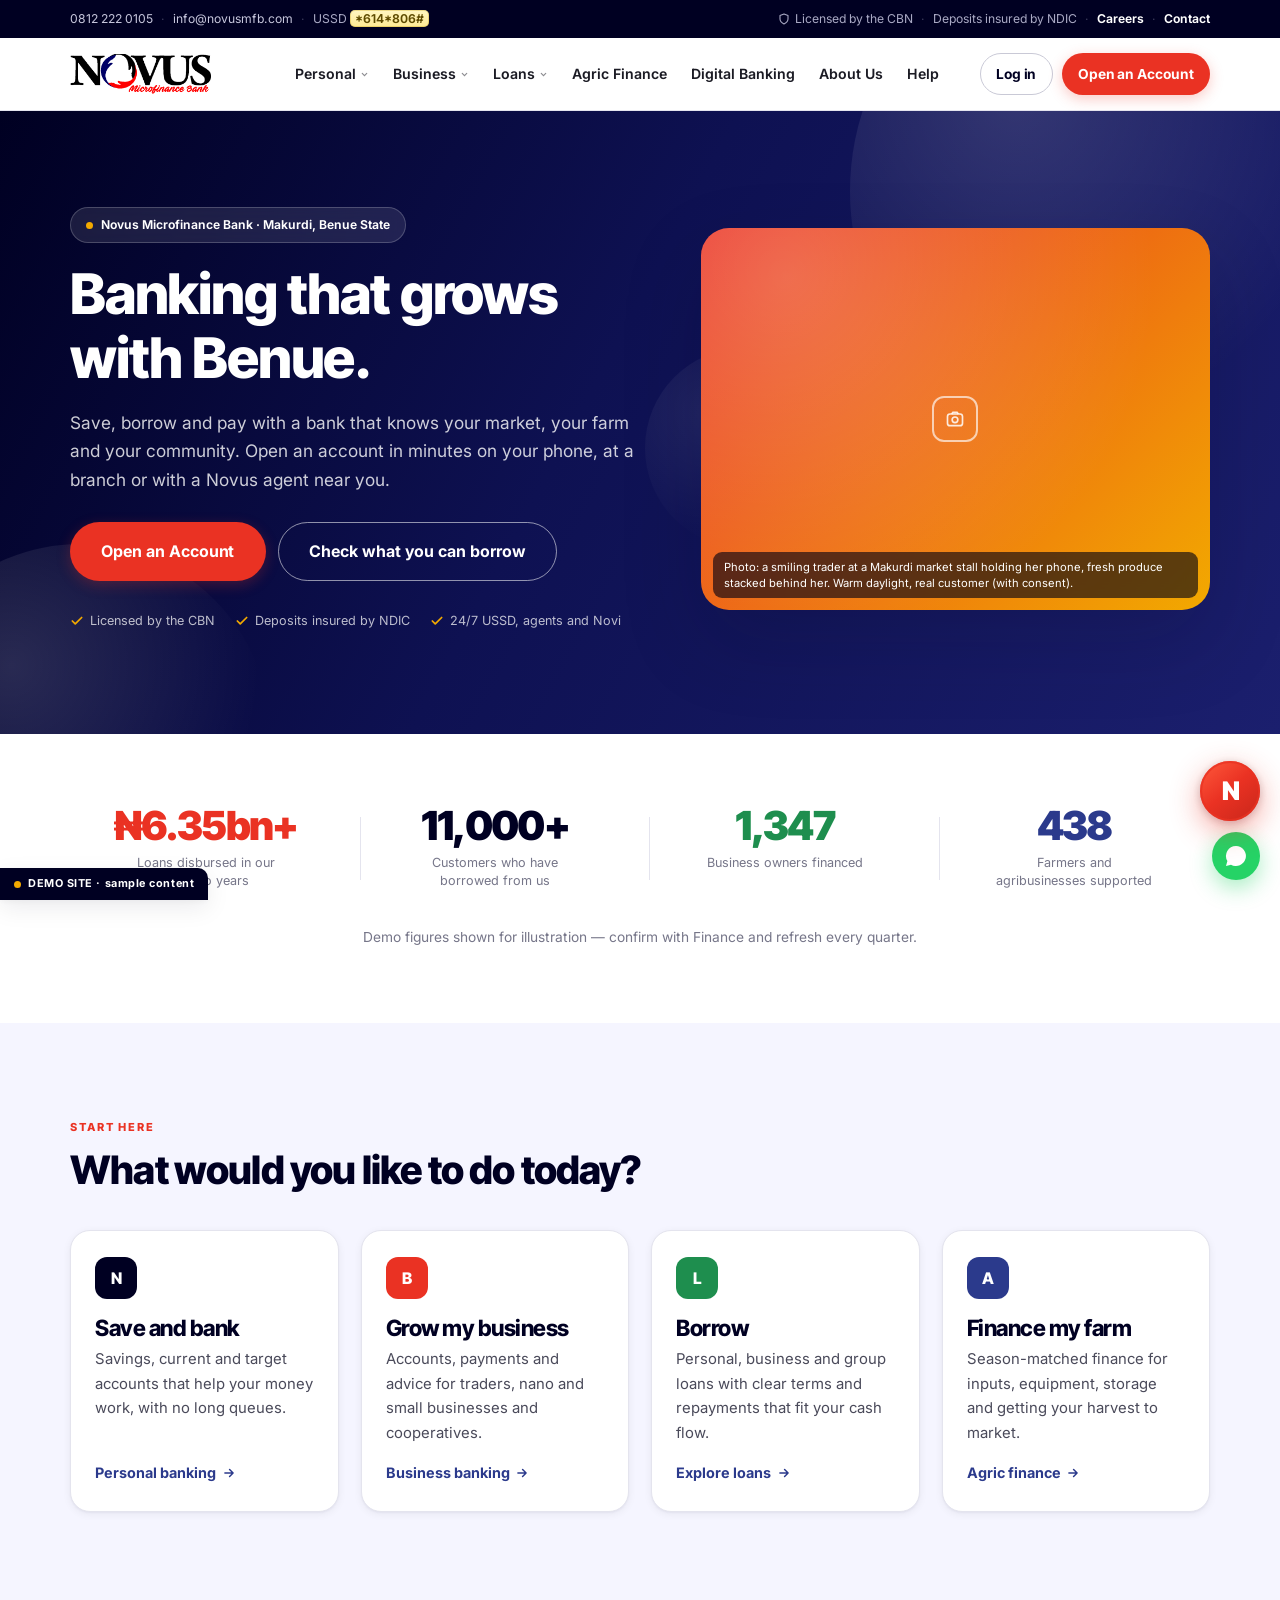
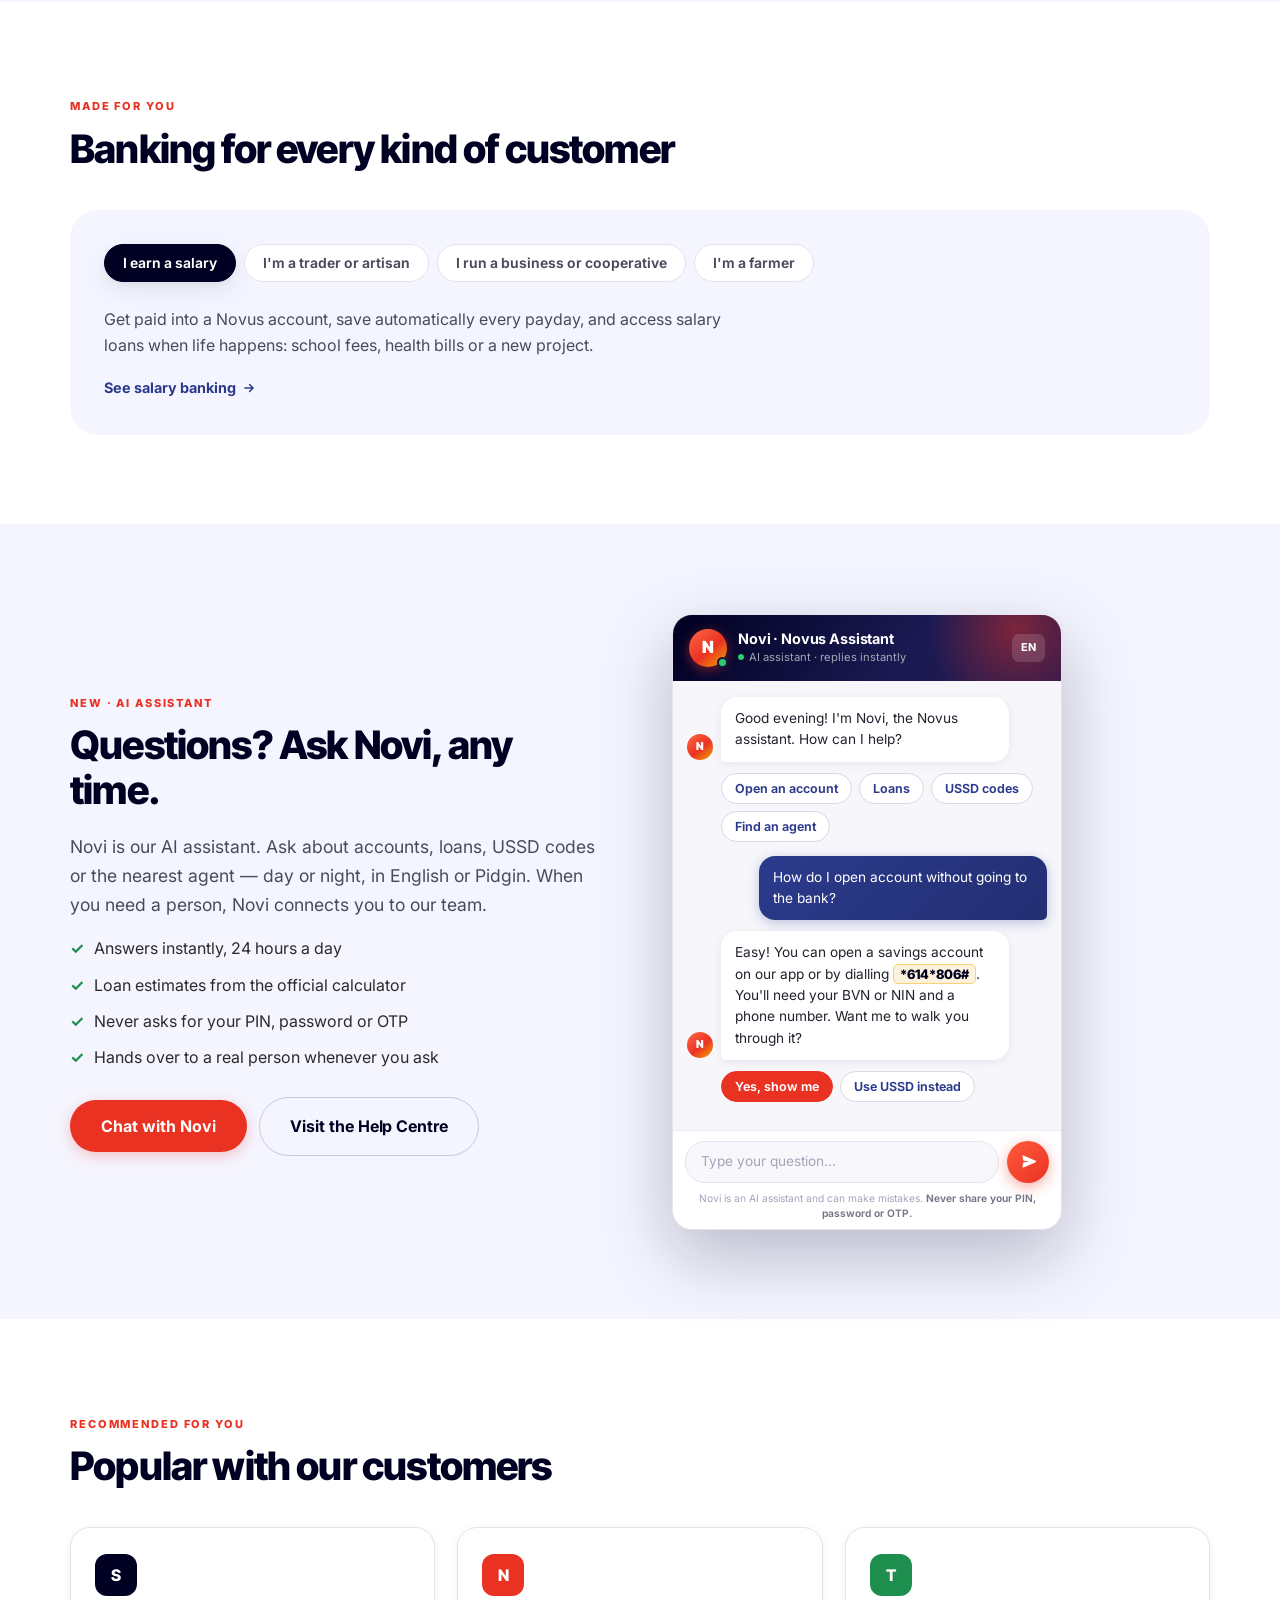
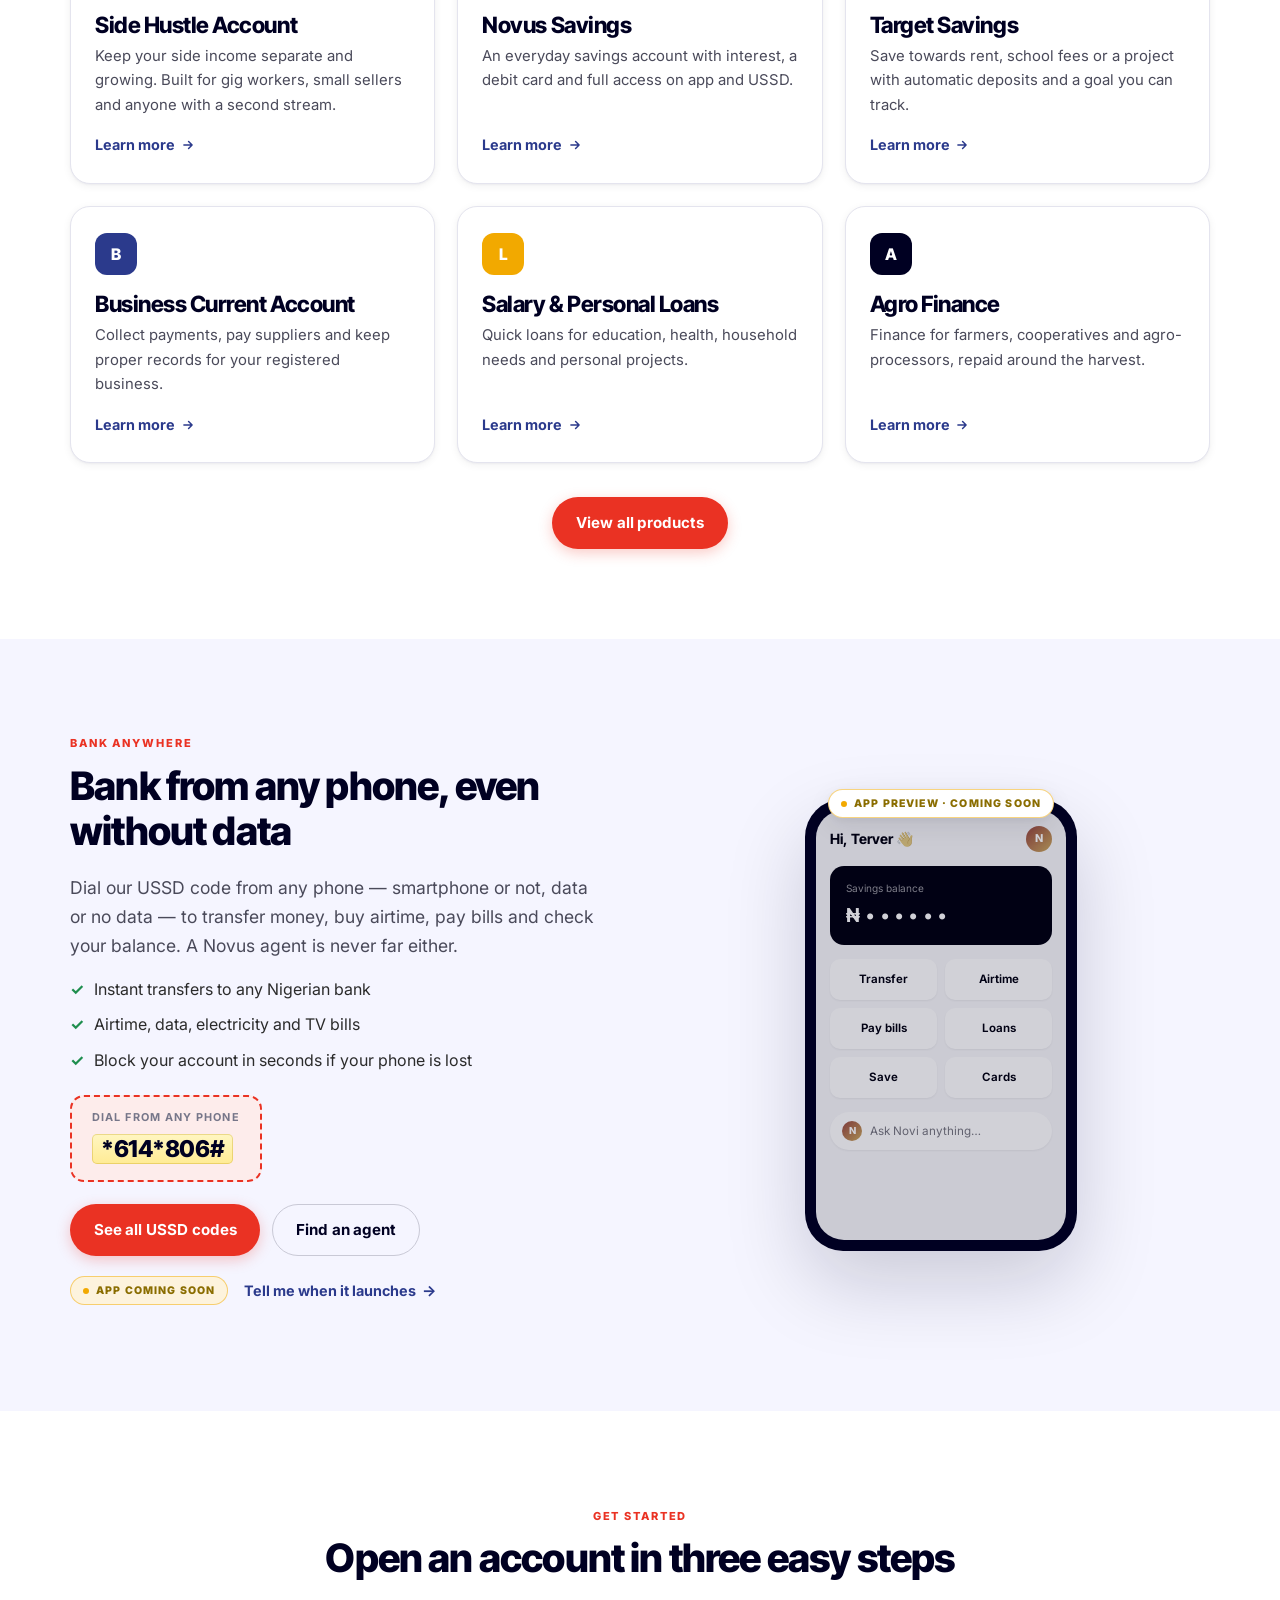
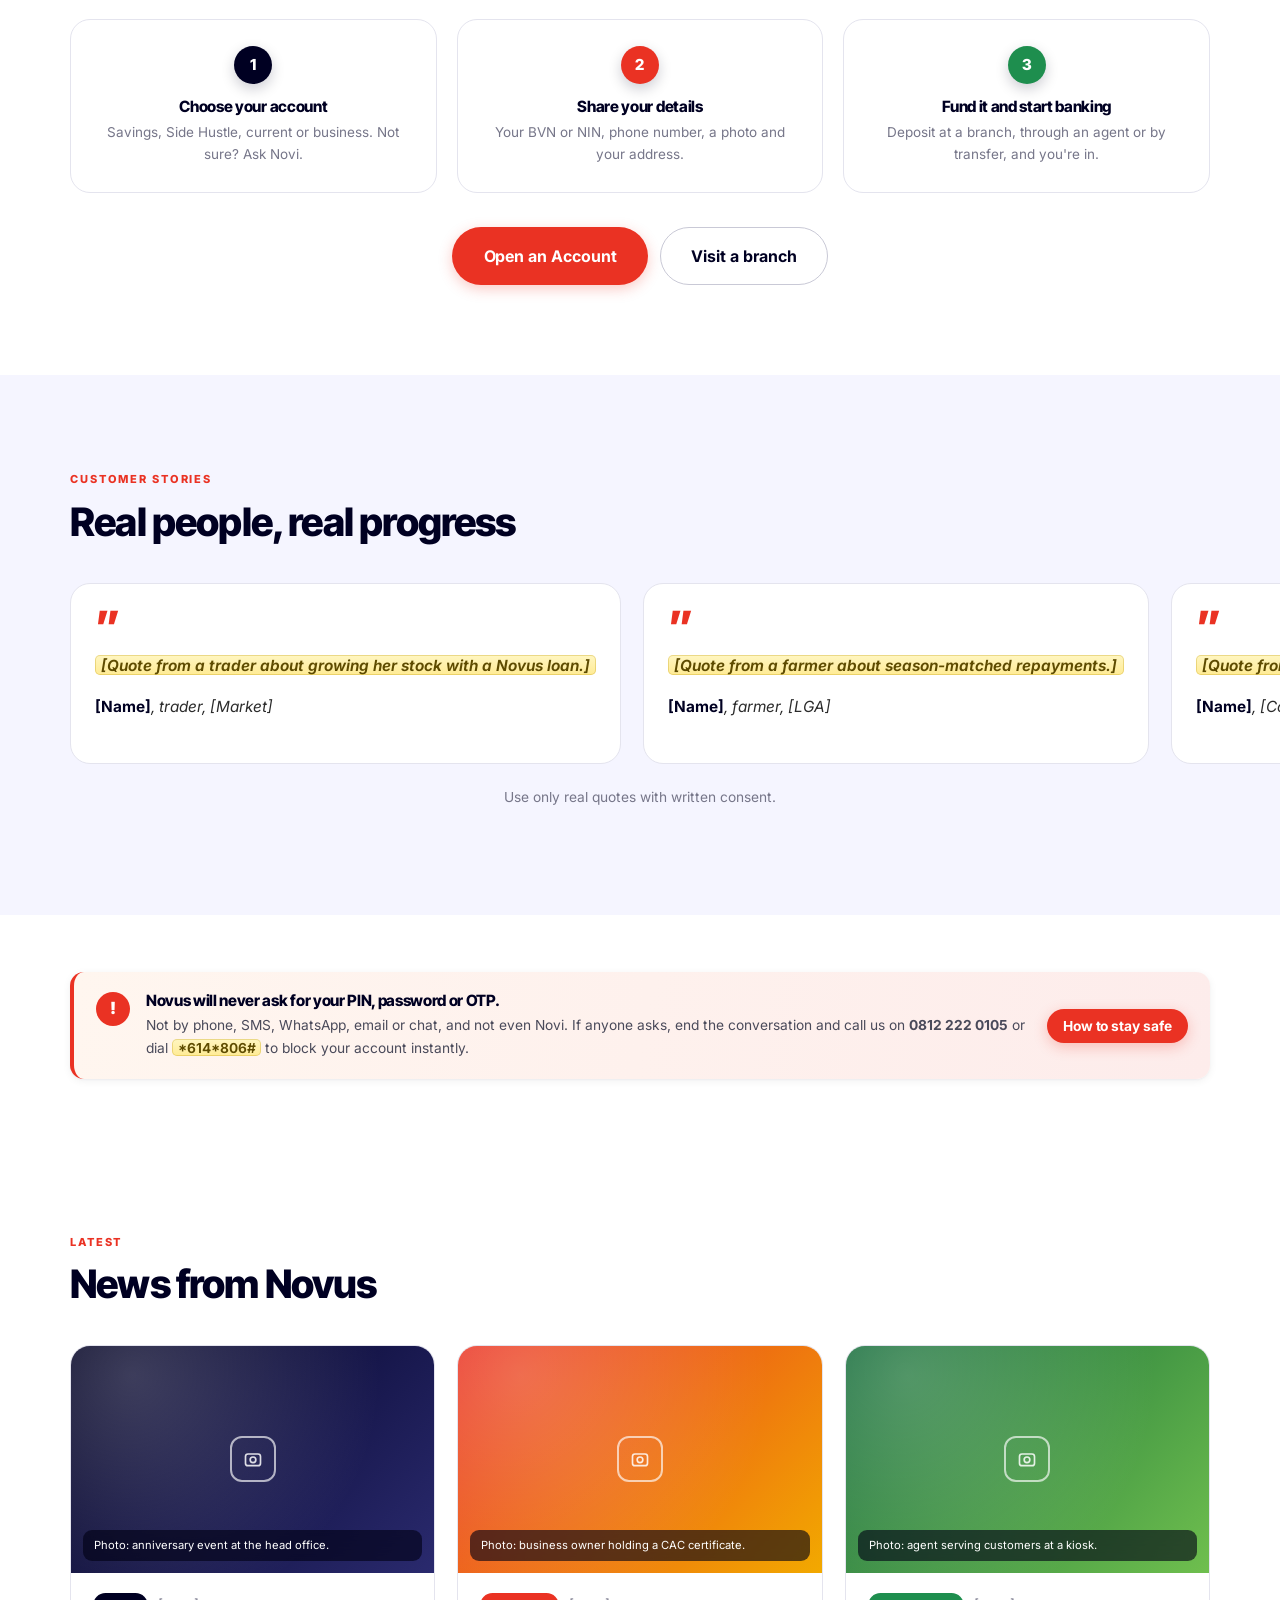
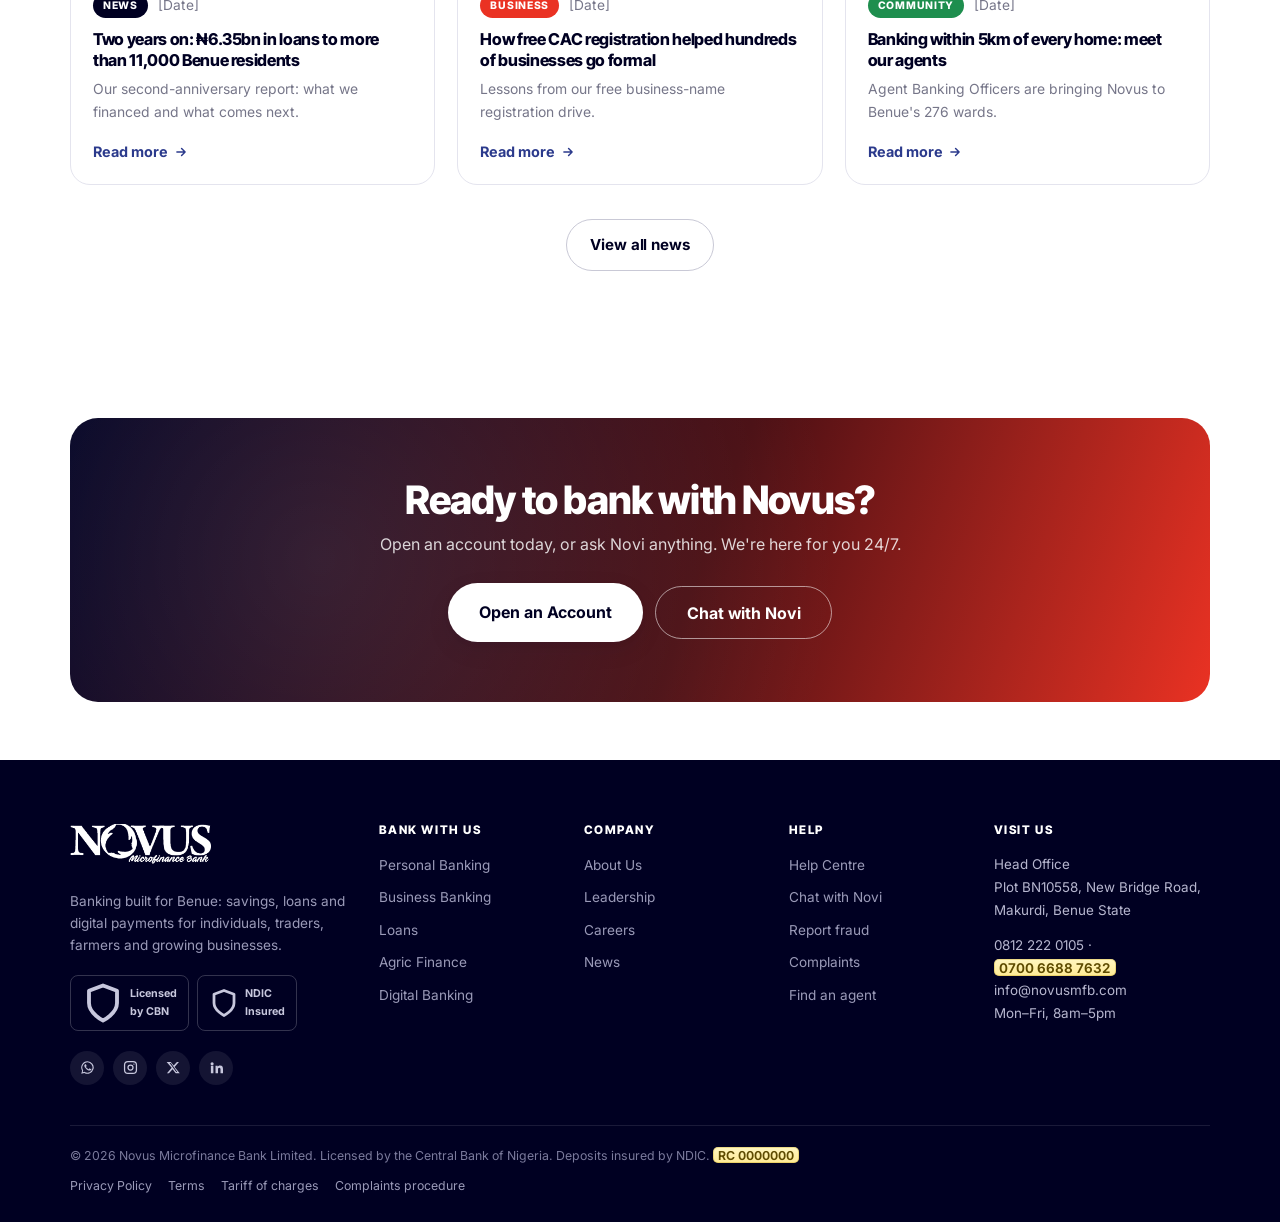
==== index.html @ a6a9a1de "Novus Microfinance Bank website demo Static HTML/CSS/JS demo site, 12 pages, no build step. Includes" ====
<!DOCTYPE html>
<html lang="en">
<head>
<meta charset="utf-8">
<meta name="viewport" content="width=device-width, initial-scale=1">
<title>Novus Microfinance Bank | Savings, Loans &amp; Digital Banking in Benue</title>
<meta name="description" content="Novus Microfinance Bank helps individuals, traders, farmers and small businesses in Benue State save, borrow and pay — in branch, through agents and by USSD. Licensed by the CBN.">
<meta name="robots" content="noindex, nofollow">
<link rel="canonical" href="https://novusmfb.vercel.app/">
<meta property="og:type" content="website">
<meta property="og:site_name" content="Novus Microfinance Bank">
<meta property="og:locale" content="en_NG">
<meta property="og:url" content="https://novusmfb.vercel.app/">
<meta property="og:title" content="Novus Microfinance Bank | Savings, Loans &amp; Digital Banking in Benue">
<meta property="og:description" content="Novus Microfinance Bank helps individuals, traders, farmers and small businesses in Benue State save, borrow and pay — in branch, through agents and by USSD. Licensed by the CBN.">
<meta property="og:image" content="https://novusmfb.vercel.app/assets/img/og-card.png">
<meta property="og:image:width" content="1200">
<meta property="og:image:height" content="630">
<meta property="og:image:alt" content="Novus Microfinance Bank">
<meta name="twitter:card" content="summary_large_image">
<meta name="twitter:title" content="Novus Microfinance Bank | Savings, Loans &amp; Digital Banking in Benue">
<meta name="twitter:description" content="Novus Microfinance Bank helps individuals, traders, farmers and small businesses in Benue State save, borrow and pay — in branch, through agents and by USSD. Licensed by the CBN.">
<meta name="twitter:image" content="https://novusmfb.vercel.app/assets/img/og-card.png">
<meta name="theme-color" content="#000022">
<link rel="preconnect" href="https://fonts.googleapis.com">
<link rel="preconnect" href="https://fonts.gstatic.com" crossorigin>
<link href="https://fonts.googleapis.com/css2?family=Inter:wght@400..800&family=Inter+Tight:wght@600..900&display=swap" rel="stylesheet">
<link rel="stylesheet" href="assets/css/styles.css">
<link rel="stylesheet" href="assets/css/novi.css">
<link rel="icon" href="data:image/svg+xml,<svg xmlns='http://www.w3.org/2000/svg' viewBox='0 0 100 100'><rect width='100' height='100' rx='22' fill='%23000022'/><text x='50' y='70' font-family='Arial' font-size='62' font-weight='bold' fill='%23EA3223' text-anchor='middle'>N</text></svg>">
</head>
<body data-page="home">

<div id="site-header-mount"></div>

<main>

  <!-- 1 · HERO -->
  <section class="hero">
    <span class="hero__blob b1"></span>
    <span class="hero__blob b2"></span>
    <span class="hero__blob b3"></span>
    <div class="wrap">
      <div class="hero__grid">
        <div data-rv="left">
          <span class="hero__tag"><span class="pulse"></span> Novus Microfinance Bank · Makurdi, Benue State</span>
          <h1>Banking that grows with Benue.</h1>
          <p class="hero__sub">Save, borrow and pay with a bank that knows your market, your farm and your community. Open an account in minutes on your phone, at a branch or with a Novus agent near you.</p>
          <div class="btn-row">
            <a class="btn btn--lg" href="open-account.html">Open an Account</a>
            <a class="btn btn--outline-light btn--lg" href="loans.html#calculator">Check what you can borrow</a>
          </div>
          <div class="hero__trust">
            <span><svg viewBox="0 0 24 24" fill="none" stroke="currentColor" stroke-width="3" stroke-linecap="round" stroke-linejoin="round"><path d="M20 6L9 17l-5-5"/></svg> Licensed by the CBN</span>
            <span><svg viewBox="0 0 24 24" fill="none" stroke="currentColor" stroke-width="3" stroke-linecap="round" stroke-linejoin="round"><path d="M20 6L9 17l-5-5"/></svg> Deposits insured by NDIC</span>
            <span><svg viewBox="0 0 24 24" fill="none" stroke="currentColor" stroke-width="3" stroke-linecap="round" stroke-linejoin="round"><path d="M20 6L9 17l-5-5"/></svg> 24/7 USSD, agents and Novi</span>
          </div>
        </div>
        <div class="hero__media" data-rv="scale" data-rv-d="140">
          <div class="photo">
            <div class="photo__icon"><svg width="20" height="20" viewBox="0 0 24 24" fill="none" stroke="currentColor" stroke-width="2"><rect x="3" y="6" width="18" height="14" rx="3"/><circle cx="12" cy="13" r="3.4"/><path d="M8 6l1.5-2h5L16 6"/></svg></div>
            <div class="photo__note">Photo: a smiling trader at a Makurdi market stall holding her phone, fresh produce stacked behind her. Warm daylight, real customer (with consent).</div>
          </div>
        </div>
      </div>
    </div>
  </section>

  <!-- 2 · IMPACT STRIP -->
  <section class="section section--tight">
    <div class="wrap">
      <div class="impact" data-rv-stagger="110">
        <div class="impact__item">
          <div class="impact__num c-red"><span data-count="6.35" data-dec="2" data-prefix="&#8358;" data-suffix="bn+">&#8358;6.35bn+</span></div>
          <p class="impact__label">Loans disbursed in our first two years</p>
        </div>
        <div class="impact__item">
          <div class="impact__num"><span data-count="11000" data-suffix="+">11,000+</span></div>
          <p class="impact__label">Customers who have borrowed from us</p>
        </div>
        <div class="impact__item">
          <div class="impact__num c-green"><span data-count="1347">1,347</span></div>
          <p class="impact__label">Business owners financed</p>
        </div>
        <div class="impact__item">
          <div class="impact__num c-blue"><span data-count="438">438</span></div>
          <p class="impact__label">Farmers and agribusinesses supported</p>
        </div>
      </div>
      <p class="small muted center" style="margin-top:22px">Demo figures shown for illustration — confirm with Finance and refresh every quarter.</p>
    </div>
  </section>

  <!-- 3 · FOUR DOORS -->
  <section class="section section--mist">
    <div class="wrap">
      <div class="sec-head" data-rv>
        <span class="eyebrow">Start here</span>
        <h2>What would you like to do today?</h2>
      </div>
      <div class="grid g-4" data-rv-stagger="90">
        <a class="card a-dark" href="personal.html">
          <span class="card__icon">N</span>
          <h3>Save and bank</h3>
          <p>Savings, current and target accounts that help your money work, with no long queues.</p>
          <span class="link-arrow">Personal banking <svg width="14" height="14" viewBox="0 0 24 24" fill="none" stroke="currentColor" stroke-width="2.6" stroke-linecap="round" stroke-linejoin="round"><path d="M5 12h14M13 6l6 6-6 6"/></svg></span>
        </a>
        <a class="card a-red" href="business.html">
          <span class="card__icon">B</span>
          <h3>Grow my business</h3>
          <p>Accounts, payments and advice for traders, nano and small businesses and cooperatives.</p>
          <span class="link-arrow">Business banking <svg width="14" height="14" viewBox="0 0 24 24" fill="none" stroke="currentColor" stroke-width="2.6" stroke-linecap="round" stroke-linejoin="round"><path d="M5 12h14M13 6l6 6-6 6"/></svg></span>
        </a>
        <a class="card a-green" href="loans.html">
          <span class="card__icon">L</span>
          <h3>Borrow</h3>
          <p>Personal, business and group loans with clear terms and repayments that fit your cash flow.</p>
          <span class="link-arrow">Explore loans <svg width="14" height="14" viewBox="0 0 24 24" fill="none" stroke="currentColor" stroke-width="2.6" stroke-linecap="round" stroke-linejoin="round"><path d="M5 12h14M13 6l6 6-6 6"/></svg></span>
        </a>
        <a class="card a-blue" href="agric-finance.html">
          <span class="card__icon">A</span>
          <h3>Finance my farm</h3>
          <p>Season-matched finance for inputs, equipment, storage and getting your harvest to market.</p>
          <span class="link-arrow">Agric finance <svg width="14" height="14" viewBox="0 0 24 24" fill="none" stroke="currentColor" stroke-width="2.6" stroke-linecap="round" stroke-linejoin="round"><path d="M5 12h14M13 6l6 6-6 6"/></svg></span>
        </a>
      </div>
    </div>
  </section>

  <!-- 4 · AUDIENCE TABS -->
  <section class="section">
    <div class="wrap">
      <div class="sec-head" data-rv>
        <span class="eyebrow">Made for you</span>
        <h2>Banking for every kind of customer</h2>
      </div>
      <div class="tabs" data-tabs data-rv>
        <div class="tabs__nav" role="tablist">
          <button class="tab-btn is-on" role="tab" aria-selected="true">I earn a salary</button>
          <button class="tab-btn" role="tab" aria-selected="false">I'm a trader or artisan</button>
          <button class="tab-btn" role="tab" aria-selected="false">I run a business or cooperative</button>
          <button class="tab-btn" role="tab" aria-selected="false">I'm a farmer</button>
        </div>
        <div class="tab-panel is-on" role="tabpanel">
          <p>Get paid into a Novus account, save automatically every payday, and access salary loans when life happens: school fees, health bills or a new project.</p>
          <a class="link-arrow" href="personal.html">See salary banking <svg width="14" height="14" viewBox="0 0 24 24" fill="none" stroke="currentColor" stroke-width="2.6" stroke-linecap="round" stroke-linejoin="round"><path d="M5 12h14M13 6l6 6-6 6"/></svg></a>
        </div>
        <div class="tab-panel" role="tabpanel">
          <p>Keep your daily sales safe, accept transfers and POS payments, and grow your stock with a business loan sized for your shop.</p>
          <a class="link-arrow" href="business.html">Banking for traders <svg width="14" height="14" viewBox="0 0 24 24" fill="none" stroke="currentColor" stroke-width="2.6" stroke-linecap="round" stroke-linejoin="round"><path d="M5 12h14M13 6l6 6-6 6"/></svg></a>
        </div>
        <div class="tab-panel" role="tabpanel">
          <p>Open a business or group account, collect payments, manage members' savings and access credit to expand.</p>
          <a class="link-arrow" href="business.html#cooperatives">Business banking <svg width="14" height="14" viewBox="0 0 24 24" fill="none" stroke="currentColor" stroke-width="2.6" stroke-linecap="round" stroke-linejoin="round"><path d="M5 12h14M13 6l6 6-6 6"/></svg></a>
        </div>
        <div class="tab-panel" role="tabpanel">
          <p>Finance for inputs, mechanisation and storage, with repayments planned around your harvest, not the calendar.</p>
          <a class="link-arrow" href="agric-finance.html">Agric finance <svg width="14" height="14" viewBox="0 0 24 24" fill="none" stroke="currentColor" stroke-width="2.6" stroke-linecap="round" stroke-linejoin="round"><path d="M5 12h14M13 6l6 6-6 6"/></svg></a>
        </div>
      </div>
    </div>
  </section>

  <!-- 5 · MEET NOVI -->
  <section class="section section--mist" id="novi-intro">
    <div class="wrap">
      <div class="split">
        <div data-rv="left">
          <span class="eyebrow">New · AI assistant</span>
          <h2>Questions? Ask Novi, any time.</h2>
          <p class="lede">Novi is our AI assistant. Ask about accounts, loans, USSD codes or the nearest agent — day or night, in English or Pidgin. When you need a person, Novi connects you to our team.</p>
          <ul style="list-style:none;padding:0;margin:0 0 26px">
            <li style="display:flex;gap:10px;margin-bottom:10px"><b style="color:var(--green)">✓</b> <span>Answers instantly, 24 hours a day</span></li>
            <li style="display:flex;gap:10px;margin-bottom:10px"><b style="color:var(--green)">✓</b> <span>Loan estimates from the official calculator</span></li>
            <li style="display:flex;gap:10px;margin-bottom:10px"><b style="color:var(--green)">✓</b> <span>Never asks for your PIN, password or OTP</span></li>
            <li style="display:flex;gap:10px"><b style="color:var(--green)">✓</b> <span>Hands over to a real person whenever you ask</span></li>
          </ul>
          <div class="btn-row">
            <button class="btn btn--lg" data-novi-open>Chat with Novi</button>
            <a class="btn btn--ghost btn--lg" href="help.html">Visit the Help Centre</a>
          </div>
        </div>

        <!-- static preview of the real widget -->
        <div data-rv="right" data-rv-d="120">
          <div class="novi novi-preview" aria-hidden="true">
            <div class="novi-head">
              <div class="novi-av">N<span class="novi-av__live"></span></div>
              <div class="novi-head__t">
                <b>Novi · Novus Assistant</b>
                <span><i></i> AI assistant · replies instantly</span>
              </div>
              <span class="novi-lang">EN</span>
            </div>
            <div class="novi-body">
              <div class="novi-row"><div class="novi-row__av">N</div><div class="novi-msg">Good evening! I'm Novi, the Novus assistant. How can I help?</div></div>
              <div class="novi-chips">
                <button class="novi-chip">Open an account</button>
                <button class="novi-chip">Loans</button>
                <button class="novi-chip">USSD codes</button>
                <button class="novi-chip">Find an agent</button>
              </div>
              <div class="novi-row novi-row--me"><div class="novi-msg">How do I open account without going to the bank?</div></div>
              <div class="novi-row"><div class="novi-row__av">N</div><div class="novi-msg">Easy! You can open a savings account on our app or by dialling <code>*614*806#</code>. You'll need your BVN or NIN and a phone number. Want me to walk you through it?</div></div>
              <div class="novi-chips">
                <button class="novi-chip novi-chip--go">Yes, show me</button>
                <button class="novi-chip">Use USSD instead</button>
              </div>
            </div>
            <div class="novi-foot">
              <div class="novi-form">
                <div class="novi-input" style="color:#a4a4ba">Type your question…</div>
                <span class="novi-send"><svg viewBox="0 0 24 24" fill="currentColor" width="17" height="17"><path d="M3.4 20.4l17.4-7.5c.9-.4.9-1.6 0-2L3.4 3.6c-.7-.3-1.5.2-1.4 1L3.2 10c.1.4.4.8.9.9l8.3 1.1-8.3 1.1c-.5.1-.8.4-.9.9l-1.2 5.4c-.1.8.7 1.3 1.4 1z"/></svg></span>
              </div>
              <p class="novi-disclaim">Novi is an AI assistant and can make mistakes. <b>Never share your PIN, password or OTP.</b></p>
            </div>
          </div>
        </div>
      </div>
    </div>
  </section>

  <!-- 6 · POPULAR PRODUCTS -->
  <section class="section">
    <div class="wrap">
      <div class="sec-head" data-rv>
        <span class="eyebrow">Recommended for you</span>
        <h2>Popular with our customers</h2>
      </div>
      <div class="grid g-3" data-rv-stagger="70">
        <a class="card a-dark" href="personal.html#accounts"><span class="card__icon">S</span><h3>Side Hustle Account</h3><p>Keep your side income separate and growing. Built for gig workers, small sellers and anyone with a second stream.</p><span class="link-arrow">Learn more <svg width="14" height="14" viewBox="0 0 24 24" fill="none" stroke="currentColor" stroke-width="2.6" stroke-linecap="round" stroke-linejoin="round"><path d="M5 12h14M13 6l6 6-6 6"/></svg></span></a>
        <a class="card a-red" href="personal.html#accounts"><span class="card__icon">N</span><h3>Novus Savings</h3><p>An everyday savings account with interest, a debit card and full access on app and USSD.</p><span class="link-arrow">Learn more <svg width="14" height="14" viewBox="0 0 24 24" fill="none" stroke="currentColor" stroke-width="2.6" stroke-linecap="round" stroke-linejoin="round"><path d="M5 12h14M13 6l6 6-6 6"/></svg></span></a>
        <a class="card a-green" href="personal.html#accounts"><span class="card__icon">T</span><h3>Target Savings</h3><p>Save towards rent, school fees or a project with automatic deposits and a goal you can track.</p><span class="link-arrow">Learn more <svg width="14" height="14" viewBox="0 0 24 24" fill="none" stroke="currentColor" stroke-width="2.6" stroke-linecap="round" stroke-linejoin="round"><path d="M5 12h14M13 6l6 6-6 6"/></svg></span></a>
        <a class="card a-blue" href="business.html#accounts"><span class="card__icon">B</span><h3>Business Current Account</h3><p>Collect payments, pay suppliers and keep proper records for your registered business.</p><span class="link-arrow">Learn more <svg width="14" height="14" viewBox="0 0 24 24" fill="none" stroke="currentColor" stroke-width="2.6" stroke-linecap="round" stroke-linejoin="round"><path d="M5 12h14M13 6l6 6-6 6"/></svg></span></a>
        <a class="card a-gold" href="loans.html#types"><span class="card__icon">L</span><h3>Salary &amp; Personal Loans</h3><p>Quick loans for education, health, household needs and personal projects.</p><span class="link-arrow">Learn more <svg width="14" height="14" viewBox="0 0 24 24" fill="none" stroke="currentColor" stroke-width="2.6" stroke-linecap="round" stroke-linejoin="round"><path d="M5 12h14M13 6l6 6-6 6"/></svg></span></a>
        <a class="card a-dark" href="agric-finance.html"><span class="card__icon">A</span><h3>Agro Finance</h3><p>Finance for farmers, cooperatives and agro-processors, repaid around the harvest.</p><span class="link-arrow">Learn more <svg width="14" height="14" viewBox="0 0 24 24" fill="none" stroke="currentColor" stroke-width="2.6" stroke-linecap="round" stroke-linejoin="round"><path d="M5 12h14M13 6l6 6-6 6"/></svg></span></a>
      </div>
      <div class="btn-row btn-row--center" style="margin-top:34px" data-rv>
        <a class="btn" href="personal.html">View all products</a>
      </div>
    </div>
  </section>

  <!-- 7 · DIGITAL BANKING PROMO -->
  <section class="section section--mist">
    <div class="wrap">
      <div class="split">
        <div data-rv="left">
          <span class="eyebrow">Bank anywhere</span>
          <h2>Bank from any phone, even without data</h2>
          <p class="lede">Dial our USSD code from any phone — smartphone or not, data or no data — to transfer money, buy airtime, pay bills and check your balance. A Novus agent is never far either.</p>
          <ul style="list-style:none;padding:0;margin:0 0 22px">
            <li style="display:flex;gap:10px;margin-bottom:9px"><b style="color:var(--green)">✓</b> Instant transfers to any Nigerian bank</li>
            <li style="display:flex;gap:10px;margin-bottom:9px"><b style="color:var(--green)">✓</b> Airtime, data, electricity and TV bills</li>
            <li style="display:flex;gap:10px"><b style="color:var(--green)">✓</b> Block your account in seconds if your phone is lost</li>
          </ul>
          <div class="ussd-box"><small>Dial from any phone</small><b class="ph">*614*806#</b></div>
          <div class="btn-row">
            <a class="btn" href="digital-banking.html#ussd">See all USSD codes</a>
            <a class="btn btn--ghost" href="digital-banking.html#locator">Find an agent</a>
          </div>
          <p class="small muted" style="margin-top:20px;display:flex;align-items:center;gap:10px;flex-wrap:wrap">
            <span class="soon"><i></i> App coming soon</span>
            <button class="lnk" data-novi-open data-novi-send="Notify me when the app launches">Tell me when it launches</button>
          </p>
        </div>
        <div data-rv="right" data-rv-d="120">
          <div class="phone__wrap">
            <span class="soon phone__tag"><i></i> App preview · coming soon</span>
            <div class="phone phone--soon">
              <div class="phone__screen">
                <div class="phone__top"><b>Hi, Terver 👋</b><span class="phone__av">N</span></div>
                <div class="phone__bal"><small>Savings balance</small><b>&#8358; • • • • • •</b></div>
                <div class="phone__grid">
                  <div>Transfer</div><div>Airtime</div>
                  <div>Pay bills</div><div>Loans</div>
                  <div>Save</div><div>Cards</div>
                </div>
                <div class="phone__ask"><i>N</i> Ask Novi anything…</div>
              </div>
            </div>
          </div>
        </div>
      </div>
    </div>
  </section>

  <!-- 8 · OPEN IN THREE STEPS -->
  <section class="section" id="open">
    <div class="wrap center">
      <div class="sec-head center" data-rv>
        <span class="eyebrow">Get started</span>
        <h2>Open an account in three easy steps</h2>
      </div>
      <div class="steps g-3" data-rv-stagger="110">
        <div class="step"><div class="step__n">1</div><h4>Choose your account</h4><p>Savings, Side Hustle, current or business. Not sure? Ask Novi.</p></div>
        <div class="step"><div class="step__n">2</div><h4>Share your details</h4><p>Your BVN or NIN, phone number, a photo and your address.</p></div>
        <div class="step"><div class="step__n">3</div><h4>Fund it and start banking</h4><p>Deposit at a branch, through an agent or by transfer, and you're in.</p></div>
      </div>
      <div class="btn-row btn-row--center" style="margin-top:34px" data-rv>
        <a class="btn btn--lg" href="open-account.html">Open an Account</a>
        <a class="btn btn--ghost btn--lg" href="contact.html">Visit a branch</a>
      </div>
    </div>
  </section>

  <!-- 9 · CUSTOMER STORIES -->
  <section class="section section--mist">
    <div class="wrap">
      <div class="sec-head" data-rv>
        <span class="eyebrow">Customer stories</span>
        <h2>Real people, real progress</h2>
      </div>
      <div class="grid g-3" data-rv-stagger="90">
        <div class="quote"><div class="quote__mark">”</div><p><span class="ph">[Quote from a trader about growing her stock with a Novus loan.]</span></p><p class="quote__by"><b>[Name]</b>, trader, [Market]</p></div>
        <div class="quote"><div class="quote__mark">”</div><p><span class="ph">[Quote from a farmer about season-matched repayments.]</span></p><p class="quote__by"><b>[Name]</b>, farmer, [LGA]</p></div>
        <div class="quote"><div class="quote__mark">”</div><p><span class="ph">[Quote from a cooperative leader about group savings.]</span></p><p class="quote__by"><b>[Name]</b>, [Cooperative name]</p></div>
      </div>
      <p class="small muted center" style="margin-top:22px">Use only real quotes with written consent.</p>
    </div>
  </section>

  <!-- 10 · SECURITY STRIP -->
  <section class="section section--tight">
    <div class="wrap">
      <div class="alert" data-rv>
        <div class="alert__icon">!</div>
        <div>
          <h4>Novus will never ask for your PIN, password or OTP.</h4>
          <p>Not by phone, SMS, WhatsApp, email or chat, and not even Novi. If anyone asks, end the conversation and call us on <b>0812 222 0105</b> or dial <span class="ph">*614*806#</span> to block your account instantly.</p>
        </div>
        <button class="btn btn--sm" data-novi-open data-novi-send="How to stay safe">How to stay safe</button>
      </div>
    </div>
  </section>

  <!-- 11 · LATEST NEWS -->
  <section class="section">
    <div class="wrap">
      <div class="sec-head" data-rv>
        <span class="eyebrow">Latest</span>
        <h2>News from Novus</h2>
      </div>
      <div class="grid g-3" data-rv-stagger="90">
        <article class="news-card">
          <div class="photo photo--dark"><div class="photo__icon"><svg width="20" height="20" viewBox="0 0 24 24" fill="none" stroke="currentColor" stroke-width="2"><rect x="3" y="6" width="18" height="14" rx="3"/><circle cx="12" cy="13" r="3.4"/></svg></div><div class="photo__note">Photo: anniversary event at the head office.</div></div>
          <div class="news-card__body">
            <div class="news-card__meta"><span class="tag">News</span><span class="small muted">[Date]</span></div>
            <h3>Two years on: &#8358;6.35bn in loans to more than 11,000 Benue residents</h3>
            <p>Our second-anniversary report: what we financed and what comes next.</p>
            <a class="link-arrow" href="news.html">Read more <svg width="14" height="14" viewBox="0 0 24 24" fill="none" stroke="currentColor" stroke-width="2.6" stroke-linecap="round" stroke-linejoin="round"><path d="M5 12h14M13 6l6 6-6 6"/></svg></a>
          </div>
        </article>
        <article class="news-card">
          <div class="photo"><div class="photo__icon"><svg width="20" height="20" viewBox="0 0 24 24" fill="none" stroke="currentColor" stroke-width="2"><rect x="3" y="6" width="18" height="14" rx="3"/><circle cx="12" cy="13" r="3.4"/></svg></div><div class="photo__note">Photo: business owner holding a CAC certificate.</div></div>
          <div class="news-card__body">
            <div class="news-card__meta"><span class="tag tag--red">Business</span><span class="small muted">[Date]</span></div>
            <h3>How free CAC registration helped hundreds of businesses go formal</h3>
            <p>Lessons from our free business-name registration drive.</p>
            <a class="link-arrow" href="news.html">Read more <svg width="14" height="14" viewBox="0 0 24 24" fill="none" stroke="currentColor" stroke-width="2.6" stroke-linecap="round" stroke-linejoin="round"><path d="M5 12h14M13 6l6 6-6 6"/></svg></a>
          </div>
        </article>
        <article class="news-card">
          <div class="photo photo--green"><div class="photo__icon"><svg width="20" height="20" viewBox="0 0 24 24" fill="none" stroke="currentColor" stroke-width="2"><rect x="3" y="6" width="18" height="14" rx="3"/><circle cx="12" cy="13" r="3.4"/></svg></div><div class="photo__note">Photo: agent serving customers at a kiosk.</div></div>
          <div class="news-card__body">
            <div class="news-card__meta"><span class="tag tag--green">Community</span><span class="small muted">[Date]</span></div>
            <h3>Banking within 5km of every home: meet our agents</h3>
            <p>Agent Banking Officers are bringing Novus to Benue's 276 wards.</p>
            <a class="link-arrow" href="news.html">Read more <svg width="14" height="14" viewBox="0 0 24 24" fill="none" stroke="currentColor" stroke-width="2.6" stroke-linecap="round" stroke-linejoin="round"><path d="M5 12h14M13 6l6 6-6 6"/></svg></a>
          </div>
        </article>
      </div>
      <div class="btn-row btn-row--center" style="margin-top:34px" data-rv>
        <a class="btn btn--ghost" href="news.html">View all news</a>
      </div>
    </div>
  </section>

  <!-- 12 · FINAL CTA -->
  <section class="section section--tight">
    <div class="wrap">
      <div class="cta" data-rv="scale">
        <h2>Ready to bank with Novus?</h2>
        <p>Open an account today, or ask Novi anything. We're here for you 24/7.</p>
        <div class="btn-row btn-row--center">
          <a class="btn btn--light btn--lg" href="open-account.html">Open an Account</a>
          <button class="btn btn--outline-light btn--lg" data-novi-open>Chat with Novi</button>
        </div>
      </div>
    </div>
  </section>

</main>

<div id="site-footer-mount"></div>

<script src="assets/js/site.js"></script>
<script src="assets/js/novi.js"></script>
</body>
</html>
---- assets/css/styles.css ----
/* ==========================================================================
   Novus Microfinance Bank — Demo Website
   Design system + components
   ========================================================================== */

/* ---------- 1. Tokens ---------- */
:root{
  --midnight:#000022;
  --midnight-2:#0a0a35;
  --midnight-3:#141452;
  --red:#EA3223;
  --red-dark:#c8261a;
  --red-soft:#fdeceb;
  --blue:#2B3A8C;
  --blue-soft:#eceefa;
  --green:#1E8E4E;
  --green-soft:#e9f6ee;
  --gold:#F2A900;
  --gold-soft:#fdf3dd;
  --mist:#F5F5FF;
  --charcoal:#2B2B2B;
  --grey-900:#1b1b24;
  --grey-700:#4a4a5a;
  --grey-500:#767689;
  --grey-300:#c9c9d6;
  --grey-200:#e4e4ee;
  --grey-100:#f1f1f7;
  --white:#ffffff;

  --font:'Inter',-apple-system,BlinkMacSystemFont,'Segoe UI',Arial,sans-serif;
  --font-display:'Inter Tight','Inter',-apple-system,'Segoe UI',Arial,sans-serif;

  --r-sm:8px; --r-md:14px; --r-lg:20px; --r-xl:28px; --r-pill:999px;

  --sh-xs:0 1px 2px rgba(10,10,40,.06);
  --sh-sm:0 2px 8px rgba(10,10,40,.06), 0 1px 2px rgba(10,10,40,.04);
  --sh-md:0 8px 24px rgba(10,10,40,.08), 0 2px 6px rgba(10,10,40,.04);
  --sh-lg:0 18px 48px rgba(10,10,40,.12), 0 4px 12px rgba(10,10,40,.06);
  --sh-xl:0 32px 80px rgba(10,10,40,.18);

  --ease:cubic-bezier(.22,.61,.36,1);
  --ease-out-back:cubic-bezier(.34,1.3,.64,1);

  --wrap:1180px;
  --topbar-h:38px;
  --header-h:72px;
}

/* ---------- 2. Reset ---------- */
*,*::before,*::after{box-sizing:border-box}
html{-webkit-text-size-adjust:100%;scroll-behavior:smooth}
body{
  margin:0;font-family:var(--font);font-size:16px;line-height:1.65;
  color:var(--charcoal);background:var(--white);
  -webkit-font-smoothing:antialiased;-moz-osx-font-smoothing:grayscale;
  overflow-x:hidden;
}
img,svg{max-width:100%;display:block}
a{color:var(--blue);text-decoration:none;transition:color .2s var(--ease)}
a:hover{color:var(--red)}
button{font-family:inherit;font-size:inherit;cursor:pointer;border:0;background:none;color:inherit}
input,select,textarea{font-family:inherit;font-size:inherit;color:inherit}
h1,h2,h3,h4,h5{font-family:var(--font-display);color:var(--midnight);margin:0 0 .5em;line-height:1.14;letter-spacing:-.021em;font-weight:800}
h1{font-size:clamp(2.05rem,5vw,3.5rem)}
h2{font-size:clamp(1.6rem,3.3vw,2.45rem)}
h3{font-size:clamp(1.12rem,1.8vw,1.4rem);font-weight:750}
h4{font-size:1.02rem;font-weight:750}
p{margin:0 0 1rem}
ul,ol{margin:0 0 1rem;padding-left:1.15rem}
li{margin-bottom:.4rem}
:focus-visible{outline:3px solid var(--gold);outline-offset:3px;border-radius:4px}
::selection{background:var(--red);color:#fff}

/* ---------- 3. Layout ---------- */
.wrap{width:100%;max-width:var(--wrap);margin:0 auto;padding:0 20px}
.section{padding:clamp(52px,7vw,92px) 0;position:relative}
.section--mist{background:var(--mist)}
.section--tight{padding:clamp(38px,4.5vw,60px) 0}
.section--dark{background:var(--midnight);color:#d8d8e8}
.section--dark h2,.section--dark h3{color:#fff}
.grid{display:grid;gap:22px}
.g-2{grid-template-columns:repeat(2,1fr)}
.g-3{grid-template-columns:repeat(3,1fr)}
.g-4{grid-template-columns:repeat(4,1fr)}
.g-5{grid-template-columns:repeat(5,1fr)}
.g-6{grid-template-columns:repeat(6,1fr)}
.split{display:grid;grid-template-columns:1fr 1fr;gap:clamp(28px,5vw,64px);align-items:center}
.center{text-align:center}
.center .sec-head{margin-left:auto;margin-right:auto}

/* ---------- 4. Type helpers ---------- */
.eyebrow{
  display:inline-block;font-size:.69rem;font-weight:800;letter-spacing:.17em;
  text-transform:uppercase;color:var(--red);margin-bottom:.7rem;
}
.eyebrow--blue{color:var(--blue)} .eyebrow--green{color:var(--green)}
.sec-head{max-width:720px;margin-bottom:38px}
.sec-head p{color:var(--grey-700);font-size:1.055rem;margin-bottom:0}
.lede{font-size:1.1rem;color:var(--grey-700)}
.muted{color:var(--grey-500)}
.small{font-size:.86rem}

/* Yellow demo placeholder */
.ph{
  background:linear-gradient(180deg,#fff6c2,#ffeb94);color:#5e4b00;
  padding:.05em .4em;border-radius:5px;font-weight:650;
  box-shadow:inset 0 0 0 1px rgba(190,150,0,.3);white-space:nowrap;
}

/* ---------- 5. Buttons ---------- */
.btn{
  --bg:var(--red);--fg:#fff;--bd:transparent;
  display:inline-flex;align-items:center;justify-content:center;gap:.5em;
  padding:.82em 1.5em;border-radius:var(--r-pill);
  background:var(--bg);color:var(--fg);border:1.5px solid var(--bd);
  font-weight:700;font-size:.945rem;letter-spacing:-.004em;
  text-align:center;position:relative;overflow:hidden;isolation:isolate;
  transition:transform .28s var(--ease-out-back),box-shadow .28s var(--ease),background .2s,color .2s,border-color .2s;
  box-shadow:0 4px 14px rgba(234,50,35,.26);
}
.btn::after{
  content:'';position:absolute;inset:0;z-index:-1;
  background:linear-gradient(120deg,transparent 20%,rgba(255,255,255,.3) 48%,transparent 72%);
  transform:translateX(-110%);transition:transform .6s var(--ease);
}
.btn:hover{transform:translateY(-2.5px);box-shadow:0 10px 26px rgba(234,50,35,.34);color:#fff}
.btn:hover::after{transform:translateX(110%)}
.btn:active{transform:translateY(0)}
.btn--ghost{--bg:transparent;--fg:var(--midnight);--bd:var(--grey-300);box-shadow:none}
.btn--ghost:hover{--bd:var(--midnight);color:var(--midnight);box-shadow:var(--sh-sm)}
.btn--light{--bg:#fff;--fg:var(--midnight);box-shadow:var(--sh-md)}
.btn--light:hover{color:var(--midnight)}
.btn--outline-light{--bg:transparent;--fg:#fff;--bd:rgba(255,255,255,.55);box-shadow:none}
.btn--outline-light:hover{--bd:#fff;background:rgba(255,255,255,.12)}
.btn--dark{--bg:var(--midnight);box-shadow:0 4px 14px rgba(0,0,34,.28)}
.btn--dark:hover{box-shadow:0 10px 26px rgba(0,0,34,.34)}
.btn--green{--bg:var(--green);box-shadow:0 4px 14px rgba(30,142,78,.28)}
.btn--sm{padding:.6em 1.1em;font-size:.86rem}
.btn--lg{padding:.95em 1.9em;font-size:1rem}
.btn--block{display:flex;width:100%}
.btn-row{display:flex;flex-wrap:wrap;gap:12px;align-items:center}
.btn-row--center{justify-content:center}

.link-arrow{
  display:inline-flex;align-items:center;gap:.4em;font-weight:700;font-size:.9rem;
  color:var(--blue);
}
.link-arrow svg{transition:transform .3s var(--ease-out-back)}
.link-arrow:hover svg{transform:translateX(5px)}

/* shorthand variant: arrow drawn in CSS instead of inline SVG */
.lnk{
  display:inline-flex;align-items:center;gap:.4em;font-weight:700;font-size:.9rem;
  color:var(--blue);
}
.lnk::after{
  content:'\2192';font-size:1.05em;line-height:1;
  transition:transform .3s var(--ease-out-back);
}
.lnk:hover::after{transform:translateX(5px)}
.card .lnk{margin-top:auto}
.news-card .lnk{margin-top:auto}

/* ---------- 6. Top bar ---------- */
.topbar{
  background:var(--midnight);color:#a9a9c4;font-size:.76rem;
  height:var(--topbar-h);display:flex;align-items:center;
}
.topbar .wrap{display:flex;justify-content:space-between;align-items:center;gap:16px}
.topbar a{color:#c7c7dd}
.topbar a:hover{color:#fff}
.topbar-l,.topbar-r{display:flex;align-items:center;gap:8px;flex-wrap:nowrap;white-space:nowrap}
.topbar .dot{opacity:.35}
.topbar strong{color:#fff;font-weight:650}
.badge-reg{display:inline-flex;align-items:center;gap:5px}
.badge-reg svg{width:12px;height:12px;flex:none}

/* ---------- 7. Header ---------- */
.site-header{
  position:sticky;top:0;z-index:900;background:rgba(255,255,255,.88);
  backdrop-filter:saturate(180%) blur(14px);-webkit-backdrop-filter:saturate(180%) blur(14px);
  border-bottom:1px solid var(--grey-200);
  transition:box-shadow .3s var(--ease),background .3s;
}
.site-header.is-stuck{box-shadow:0 6px 24px rgba(10,10,40,.09);background:rgba(255,255,255,.96)}
.nav{display:flex;align-items:center;gap:20px;height:var(--header-h)}
.logo{display:block;flex:none;margin-right:6px;line-height:0}
.logo img{
  height:40px;width:auto;
  transition:transform .35s var(--ease-out-back),filter .3s;
}
.logo:hover img{transform:scale(1.04)}
/* the mark is dark-on-transparent, so render it white on dark surfaces */
.logo--light img{filter:brightness(0) invert(1)}
.logo--light{margin-bottom:4px}
.nav-links{display:flex;align-items:center;gap:2px;margin-left:auto;list-style:none;padding:0;margin-bottom:0}
.nav-links > li{position:relative;list-style:none;margin:0}
.nav-links a.nav-top{
  display:flex;align-items:center;gap:4px;padding:9px 11px;border-radius:var(--r-sm);
  font-size:.88rem;font-weight:620;color:var(--grey-900);white-space:nowrap;
  transition:color .2s,background .2s;position:relative;
}
.nav-links a.nav-top:hover{color:var(--red);background:var(--grey-100)}
.nav-links li.is-active > a.nav-top{color:var(--red)}
.nav-links li.is-active > a.nav-top::after{
  content:'';position:absolute;left:11px;right:11px;bottom:2px;height:2.5px;
  background:var(--red);border-radius:2px;
}
.caret{width:9px;height:9px;opacity:.5;transition:transform .25s var(--ease)}
.nav-links li:hover .caret{transform:rotate(180deg);opacity:.9}
.nav-actions{display:flex;align-items:center;gap:9px;flex:none;margin-left:10px}

/* Dropdown */
.dropdown{
  position:absolute;top:calc(100% + 10px);left:-10px;min-width:282px;
  background:#fff;border-radius:var(--r-lg);box-shadow:var(--sh-lg);
  border:1px solid var(--grey-200);padding:9px;list-style:none;margin:0;
  opacity:0;visibility:hidden;transform:translateY(-8px) scale(.98);
  transition:opacity .22s var(--ease),transform .28s var(--ease),visibility .22s;
}
.nav-links li:hover > .dropdown,.nav-links li:focus-within > .dropdown{
  opacity:1;visibility:visible;transform:translateY(0) scale(1);
}
.dropdown::before{content:'';position:absolute;top:-10px;left:0;right:0;height:10px}
.dropdown li{margin:0}
.dropdown a{
  display:block;padding:9px 12px;border-radius:10px;color:var(--grey-900);
  font-size:.875rem;font-weight:600;transition:background .18s,color .18s,padding-left .22s var(--ease);
}
.dropdown a span{display:block;font-size:.76rem;font-weight:450;color:var(--grey-500);margin-top:1px}
.dropdown a:hover{background:var(--mist);color:var(--red);padding-left:17px}

/* Mobile */
.hamburger{display:none;width:42px;height:42px;border-radius:11px;align-items:center;justify-content:center;background:var(--grey-100)}
.hamburger span{display:block;width:19px;height:2px;background:var(--midnight);border-radius:2px;position:relative;transition:transform .3s var(--ease),background .2s}
.hamburger span::before,.hamburger span::after{content:'';position:absolute;left:0;width:19px;height:2px;background:var(--midnight);border-radius:2px;transition:transform .3s var(--ease),top .25s var(--ease)}
.hamburger span::before{top:-6px} .hamburger span::after{top:6px}
body.menu-open .hamburger span{background:transparent}
body.menu-open .hamburger span::before{top:0;transform:rotate(45deg)}
body.menu-open .hamburger span::after{top:0;transform:rotate(-45deg)}

.mobile-menu{
  position:fixed;inset:0;z-index:890;background:#fff;padding:calc(var(--header-h) + 22px) 20px 40px;
  overflow-y:auto;transform:translateX(100%);transition:transform .4s var(--ease);
  display:flex;flex-direction:column;visibility:hidden;
}
body.menu-open .mobile-menu{transform:translateX(0);visibility:visible}
.mobile-menu nav ul{list-style:none;padding:0;margin:0}
.mobile-menu nav > ul > li{border-bottom:1px solid var(--grey-200)}
.mobile-menu nav > ul > li > a{
  display:block;padding:15px 2px;font-size:1.06rem;font-weight:700;
  color:var(--midnight);font-family:var(--font-display);
  opacity:0;transform:translateX(18px);
}
body.menu-open .mobile-menu nav > ul > li > a{animation:slideInItem .45s var(--ease) forwards}
.mobile-menu .m-sub{list-style:none;padding:0 0 12px 2px;margin:0}
.mobile-menu .m-sub a{display:block;padding:7px 0;font-size:.9rem;color:var(--grey-700);font-weight:550}
.mobile-ussd{margin-top:auto;padding-top:26px;text-align:center}
.mobile-ussd .ussd-pill{
  display:inline-block;font-family:var(--font-display);font-weight:800;font-size:1.1rem;
  background:var(--gold-soft);border:1.5px dashed var(--gold);color:var(--midnight);
  padding:11px 22px;border-radius:var(--r-md);
}
@keyframes slideInItem{to{opacity:1;transform:translateX(0)}}

/* ---------- 8. Hero ---------- */
.hero{
  position:relative;overflow:hidden;color:#fff;
  background:linear-gradient(118deg,#000022 0%,#0e1152 46%,#1b1f6e 100%);
  padding:clamp(52px,7.5vw,96px) 0 clamp(60px,8vw,104px);
}
.hero--green{background:linear-gradient(118deg,#0b3d23 0%,#1E8E4E 60%,#7cb342 100%)}
.hero--warm{background:linear-gradient(118deg,#c0261a 0%,#EA3223 45%,#F2A900 110%)}
.hero__blob{
  position:absolute;border-radius:50%;pointer-events:none;
  background:radial-gradient(circle at 32% 32%,rgba(255,255,255,.14),rgba(255,255,255,0) 68%);
}
.hero__blob.b1{width:520px;height:520px;top:-180px;right:-90px;animation:drift 19s ease-in-out infinite}
.hero__blob.b2{width:380px;height:380px;bottom:-190px;left:-110px;animation:drift 24s ease-in-out infinite reverse}
.hero__blob.b3{width:200px;height:200px;top:38%;right:34%;opacity:.55;animation:drift 15s ease-in-out infinite}
@keyframes drift{
  0%,100%{transform:translate(0,0) scale(1)}
  33%{transform:translate(34px,-26px) scale(1.07)}
  66%{transform:translate(-22px,22px) scale(.95)}
}
.hero .wrap{position:relative;z-index:2}
.hero__grid{display:grid;grid-template-columns:1.06fr .94fr;gap:clamp(28px,5vw,56px);align-items:center}
.hero__tag{
  display:inline-flex;align-items:center;gap:8px;font-size:.76rem;font-weight:650;
  background:rgba(255,255,255,.1);border:1px solid rgba(255,255,255,.2);
  padding:7px 15px;border-radius:var(--r-pill);margin-bottom:20px;
  backdrop-filter:blur(8px);
}
.hero__tag .pulse{width:7px;height:7px;border-radius:50%;background:var(--gold);box-shadow:0 0 0 0 rgba(242,169,0,.7);animation:pulseDot 2.1s infinite}
@keyframes pulseDot{70%{box-shadow:0 0 0 9px rgba(242,169,0,0)}100%{box-shadow:0 0 0 0 rgba(242,169,0,0)}}
.hero h1{color:#fff;margin-bottom:18px;max-width:14ch}
.hero__sub{font-size:clamp(1rem,1.35vw,1.1rem);color:rgba(255,255,255,.8);max-width:52ch;margin-bottom:28px}
.hero__trust{
  display:flex;flex-wrap:wrap;gap:8px 20px;margin-top:30px;
  font-size:.79rem;color:rgba(255,255,255,.72);
}
.hero__trust span{display:inline-flex;align-items:center;gap:6px}
.hero__trust svg{width:14px;height:14px;color:var(--gold);flex:none}
.hero--page{padding:clamp(44px,5.5vw,70px) 0 clamp(48px,6vw,78px)}
.hero--page h1{max-width:18ch;font-size:clamp(1.85rem,4.1vw,2.95rem)}

/* Photo placeholder */
.photo{
  position:relative;border-radius:var(--r-xl);overflow:hidden;aspect-ratio:4/3;
  box-shadow:var(--sh-xl);display:flex;align-items:center;justify-content:center;
  background:linear-gradient(135deg,#EA3223,#F2A900);
}
.photo--blue{background:linear-gradient(135deg,#1b2a7a,#4257c9)}
.photo--green{background:linear-gradient(135deg,#136b39,#6fbf4e)}
.photo--dark{background:linear-gradient(135deg,#000022,#2a2a6e)}
.photo--red{background:linear-gradient(135deg,#8c1a11,#EA3223)}
.photo--gold{background:linear-gradient(135deg,#d99400,#F2A900)}
.photo::before{
  content:'';position:absolute;width:150%;height:150%;top:-32%;left:-28%;
  background:radial-gradient(circle at 30% 30%,rgba(255,255,255,.22),transparent 55%);
}
.photo__icon{
  width:46px;height:46px;border-radius:12px;border:2px solid rgba(255,255,255,.65);
  display:flex;align-items:center;justify-content:center;position:relative;z-index:2;
  color:rgba(255,255,255,.85);
}
.photo__note{
  position:absolute;left:12px;right:12px;bottom:12px;z-index:2;
  background:rgba(0,0,20,.62);backdrop-filter:blur(7px);color:#fff;
  font-size:.7rem;padding:7px 11px;border-radius:9px;line-height:1.45;
}
.photo--wide{aspect-ratio:16/9}
.photo--tall{aspect-ratio:3/4}

/* ---------- 9. Cards ---------- */
.card{
  background:#fff;border:1px solid var(--grey-200);border-radius:var(--r-lg);
  padding:26px 24px;position:relative;overflow:hidden;
  box-shadow:var(--sh-sm);
  transition:transform .35s var(--ease),box-shadow .35s var(--ease),border-color .3s;
  display:flex;flex-direction:column;
}
.card::before{
  content:'';position:absolute;top:0;left:0;right:0;height:3px;
  background:var(--accent,var(--midnight));transform:scaleX(0);transform-origin:left;
  transition:transform .45s var(--ease);
}
.card:hover{transform:translateY(-6px);box-shadow:var(--sh-lg);border-color:transparent}
.card:hover::before{transform:scaleX(1)}
.card h3{margin-bottom:.4rem}
.card p{color:var(--grey-700);font-size:.93rem;margin-bottom:1rem}
.card .link-arrow{margin-top:auto}
.card__icon{
  width:42px;height:42px;border-radius:12px;display:flex;align-items:center;justify-content:center;
  background:var(--accent,var(--midnight));color:#fff;margin-bottom:16px;
  font-family:var(--font-display);font-weight:800;font-size:1rem;
  transition:transform .4s var(--ease-out-back);flex:none;
}
.card:hover .card__icon{transform:scale(1.1) rotate(-5deg)}
.card__icon svg{width:20px;height:20px}
.a-red{--accent:var(--red)} .a-blue{--accent:var(--blue)} .a-green{--accent:var(--green)}
.a-gold{--accent:var(--gold)} .a-dark{--accent:var(--midnight)}
/* cards that are buttons or links need the defaults reset */
button.card{text-align:left;width:100%;font:inherit;color:inherit}
a.card{color:inherit}
a.card:hover{color:inherit}
.card--flat{box-shadow:none;background:var(--mist);border-color:transparent}
.card--flat:hover{background:#fff;border-color:var(--grey-200)}
.card ul{padding-left:0;list-style:none;margin-bottom:1rem}
.card ul li{
  position:relative;padding-left:22px;font-size:.89rem;color:var(--grey-700);margin-bottom:.45rem;
}
.card ul li::before{
  content:'';position:absolute;left:0;top:.52em;width:11px;height:6px;
  border-left:2px solid var(--accent,var(--green));border-bottom:2px solid var(--accent,var(--green));
  transform:rotate(-45deg);border-radius:1px;
}

/* ---------- 10. Impact strip / counters ---------- */
.impact{display:grid;grid-template-columns:repeat(4,1fr);gap:18px;text-align:center}
.impact__item{padding:14px 10px;position:relative}
.impact__item + .impact__item::before{
  content:'';position:absolute;left:0;top:22%;bottom:22%;width:1px;background:var(--grey-200);
}
.impact__num{
  font-family:var(--font-display);font-weight:900;font-size:clamp(1.65rem,3.4vw,2.5rem);
  line-height:1;letter-spacing:-.04em;color:var(--midnight);margin-bottom:8px;
}
.impact__num.c-red{color:var(--red)} .impact__num.c-green{color:var(--green)}
.impact__num.c-blue{color:var(--blue)} .impact__num.c-gold{color:var(--gold)}
.impact__label{font-size:.79rem;color:var(--grey-500);line-height:1.45;max-width:20ch;margin:0 auto}

/* ---------- 11. Tabs ---------- */
.tabs{background:var(--mist);border-radius:var(--r-xl);padding:clamp(20px,3vw,34px)}
.tabs__nav{display:flex;flex-wrap:wrap;gap:8px;margin-bottom:24px;position:relative}
.tab-btn{
  padding:10px 18px;border-radius:var(--r-pill);font-size:.87rem;font-weight:650;
  background:#fff;color:var(--grey-700);border:1px solid var(--grey-200);
  transition:all .3s var(--ease);
}
.tab-btn:hover{border-color:var(--midnight);color:var(--midnight)}
.tab-btn.is-on{background:var(--midnight);color:#fff;border-color:var(--midnight);box-shadow:var(--sh-md)}
.tab-panel{display:none}
.tab-panel.is-on{display:block;animation:fadeUp .5s var(--ease)}
.tab-panel p{max-width:62ch;color:var(--grey-700)}
@keyframes fadeUp{from{opacity:0;transform:translateY(14px)}to{opacity:1;transform:translateY(0)}}

/* ---------- 12. Accordion / FAQ ---------- */
.faq{display:flex;flex-direction:column;gap:10px}
.faq__item{
  background:#fff;border:1px solid var(--grey-200);border-radius:var(--r-md);
  overflow:hidden;transition:box-shadow .3s var(--ease),border-color .3s;
}
.faq__item.is-open{box-shadow:var(--sh-md);border-color:var(--grey-300)}
.faq__q{
  width:100%;display:flex;align-items:center;justify-content:space-between;gap:16px;
  padding:17px 20px;text-align:left;font-weight:650;font-size:.95rem;color:var(--midnight);
}
.faq__q:hover{color:var(--red)}
.faq__sign{
  width:22px;height:22px;flex:none;position:relative;border-radius:50%;
  background:var(--red-soft);transition:transform .35s var(--ease),background .3s;
}
.faq__sign::before,.faq__sign::after{
  content:'';position:absolute;left:50%;top:50%;background:var(--red);border-radius:2px;
  transform:translate(-50%,-50%);transition:opacity .3s,transform .35s var(--ease);
}
.faq__sign::before{width:10px;height:2px}
.faq__sign::after{width:2px;height:10px}
.faq__item.is-open .faq__sign{transform:rotate(180deg);background:var(--midnight)}
.faq__item.is-open .faq__sign::before{background:#fff}
.faq__item.is-open .faq__sign::after{opacity:0}
.faq__a{max-height:0;overflow:hidden;transition:max-height .42s var(--ease)}
.faq__a-inner{padding:0 20px 19px;color:var(--grey-700);font-size:.92rem}
.faq__a-inner p:last-child{margin-bottom:0}

/* ---------- 13. Tables ---------- */
.table-wrap{overflow-x:auto;border-radius:var(--r-lg);box-shadow:var(--sh-md);background:#fff;border:1px solid var(--grey-200)}
table{width:100%;border-collapse:collapse;min-width:620px}
thead{background:var(--midnight)}
th{
  text-align:left;padding:14px 18px;font-size:.76rem;font-weight:750;color:#fff;
  letter-spacing:.04em;text-transform:uppercase;white-space:nowrap;
}
td{padding:14px 18px;font-size:.88rem;border-top:1px solid var(--grey-200);color:var(--grey-700);vertical-align:top}
tbody tr{transition:background .2s}
tbody tr:hover{background:var(--mist)}
td:first-child{font-weight:700;color:var(--midnight)}

/* ---------- 14. Steps ---------- */
.steps{display:grid;gap:20px;counter-reset:s}
.step{
  background:#fff;border:1px solid var(--grey-200);border-radius:var(--r-lg);
  padding:26px 22px;text-align:center;position:relative;
  transition:transform .35s var(--ease),box-shadow .35s var(--ease);
}
.step:hover{transform:translateY(-5px);box-shadow:var(--sh-lg)}
.step__n{
  width:38px;height:38px;border-radius:50%;margin:0 auto 14px;
  display:flex;align-items:center;justify-content:center;
  font-family:var(--font-display);font-weight:800;font-size:.95rem;color:#fff;
  background:var(--step-c,var(--midnight));
  box-shadow:0 5px 14px rgba(0,0,34,.2);
}
.step:nth-child(1){--step-c:var(--midnight)}
.step:nth-child(2){--step-c:var(--red)}
.step:nth-child(3){--step-c:var(--green)}
.step:nth-child(4){--step-c:var(--blue)}
.step:nth-child(5){--step-c:var(--gold)}
.step h4{margin-bottom:.35rem;font-size:.97rem}
.step p{font-size:.845rem;color:var(--grey-500);margin:0}

/* ---------- 15. Timeline ---------- */
.timeline{position:relative;display:grid;grid-template-columns:repeat(5,1fr);gap:16px;padding-top:28px}
.timeline::before{
  content:'';position:absolute;top:34px;left:4%;right:4%;height:2px;
  background:linear-gradient(90deg,var(--midnight),var(--red),var(--green),var(--blue),var(--gold));
  border-radius:2px;opacity:.28;
}
.tl__item{position:relative;padding-top:30px}
.tl__dot{
  position:absolute;top:0;left:0;width:15px;height:15px;border-radius:50%;
  background:var(--tl-c,var(--midnight));border:3px solid #fff;
  box-shadow:0 0 0 2px var(--tl-c,var(--midnight));
}
.tl__item:nth-child(1){--tl-c:var(--midnight)}
.tl__item:nth-child(2){--tl-c:var(--red)}
.tl__item:nth-child(3){--tl-c:var(--green)}
.tl__item:nth-child(4){--tl-c:var(--blue)}
.tl__item:nth-child(5){--tl-c:var(--gold)}
.tl__when{font-family:var(--font-display);font-weight:800;font-size:.95rem;color:var(--midnight);margin-bottom:5px}
.tl__what{font-size:.82rem;color:var(--grey-500);line-height:1.5}

/* ---------- 16. Quote / testimonial ---------- */
.quote{
  background:#fff;border:1px solid var(--grey-200);border-radius:var(--r-lg);padding:28px 24px;
  position:relative;transition:transform .35s var(--ease),box-shadow .35s var(--ease);
}
.quote:hover{transform:translateY(-5px);box-shadow:var(--sh-lg)}
.quote__mark{font-family:var(--font-display);font-size:2.6rem;line-height:.7;color:var(--red);margin-bottom:12px;font-weight:900}
.quote p{font-size:.96rem;color:var(--charcoal);font-style:italic;margin-bottom:16px}
.quote__by{font-size:.82rem;color:var(--grey-500)}
.quote__by b{color:var(--midnight);font-style:normal}

/* ---------- 17. Alert strips ---------- */
.alert{
  display:flex;gap:16px;align-items:flex-start;
  background:linear-gradient(100deg,#fff6ef,#fdeceb);
  border-left:4px solid var(--red);border-radius:var(--r-md);
  padding:20px 22px;box-shadow:var(--sh-sm);
}
.alert__icon{
  width:34px;height:34px;border-radius:50%;background:var(--red);color:#fff;flex:none;
  display:flex;align-items:center;justify-content:center;font-weight:900;font-size:1.05rem;
  animation:nudge 3.4s ease-in-out infinite;
}
@keyframes nudge{0%,88%,100%{transform:scale(1)}92%{transform:scale(1.14)}96%{transform:scale(.97)}}
.alert h4{margin-bottom:.25rem;font-size:.97rem}
.alert p{font-size:.86rem;color:var(--grey-700);margin:0}
.alert .btn{flex:none;align-self:center;margin-left:auto}

/* ---------- 18. USSD box ---------- */
.ussd-box{
  display:inline-block;border:2px dashed var(--red);background:var(--red-soft);
  border-radius:var(--r-md);padding:12px 20px;margin-bottom:22px;
}
.ussd-box small{display:block;font-size:.68rem;color:var(--grey-500);text-transform:uppercase;letter-spacing:.1em;font-weight:700;margin-bottom:3px}
.ussd-box b{font-family:var(--font-display);font-size:1.45rem;font-weight:800;color:var(--midnight);letter-spacing:-.02em}

/* ---------- 18b. Coming soon ---------- */
.soon{
  display:inline-flex;align-items:center;gap:7px;
  font-size:.66rem;font-weight:850;letter-spacing:.11em;text-transform:uppercase;
  background:var(--gold-soft);color:#8a6d00;border:1px solid rgba(242,169,0,.5);
  padding:5px 12px;border-radius:var(--r-pill);
}
.soon i{width:6px;height:6px;border-radius:50%;background:var(--gold);animation:pulseDot 2.2s infinite;flex:none}
.soon--dark{background:rgba(242,169,0,.16);color:var(--gold);border-color:rgba(242,169,0,.42)}

/* store buttons, deliberately inert until the app ships */
.store-row{display:flex;flex-wrap:wrap;gap:10px;align-items:center}
.store-btn{
  display:inline-flex;align-items:center;gap:9px;text-align:left;
  padding:.6em 1.15em;border-radius:var(--r-md);
  background:var(--grey-100);border:1.5px dashed var(--grey-300);
  color:var(--grey-500);cursor:not-allowed;
}
.store-btn small{display:block;font-size:.6rem;text-transform:uppercase;letter-spacing:.09em;font-weight:800;line-height:1.5}
.store-btn b{display:block;font-size:.88rem;color:var(--grey-700);font-weight:750;line-height:1.2}
.store-btn svg{width:18px;height:18px;flex:none;opacity:.5}
.section--dark .store-btn,.hero .store-btn{
  background:rgba(255,255,255,.07);border-color:rgba(255,255,255,.22);color:rgba(255,255,255,.55);
}
.section--dark .store-btn b,.hero .store-btn b{color:rgba(255,255,255,.8)}

/* a card for something not yet live */
.card--soon{border-style:dashed;background:var(--mist)}
.card--soon .card__icon{opacity:.55}
.card--soon:hover{transform:none;box-shadow:var(--sh-sm)}

/* ---------- 19. Phone mockup ---------- */
.phone{
  width:272px;margin:0 auto;background:var(--midnight);border-radius:38px;padding:11px;
  box-shadow:var(--sh-xl);position:relative;
  animation:floaty 6s ease-in-out infinite;
}
@keyframes floaty{0%,100%{transform:translateY(0)}50%{transform:translateY(-13px)}}
.phone__screen{background:#f7f7fc;border-radius:28px;overflow:hidden;padding:16px 14px;min-height:430px}
.phone__top{display:flex;justify-content:space-between;align-items:center;margin-bottom:14px}
.phone__top b{font-size:.88rem;color:var(--midnight);font-family:var(--font-display)}
.phone__av{width:26px;height:26px;border-radius:50%;background:linear-gradient(135deg,var(--red),var(--gold));color:#fff;display:flex;align-items:center;justify-content:center;font-size:.68rem;font-weight:800}
.phone__bal{background:var(--midnight);border-radius:var(--r-md);padding:14px 16px;color:#fff;margin-bottom:14px}
.phone__bal small{font-size:.63rem;opacity:.6;display:block;margin-bottom:3px}
.phone__bal b{font-size:1.2rem;font-family:var(--font-display);letter-spacing:.06em}
.phone__grid{display:grid;grid-template-columns:1fr 1fr;gap:8px;margin-bottom:14px}
.phone__grid div{
  background:#fff;border-radius:10px;padding:11px 10px;text-align:center;
  font-size:.72rem;font-weight:650;color:var(--midnight);box-shadow:var(--sh-xs);
  transition:transform .25s var(--ease);
}
.phone__grid div:hover{transform:scale(1.05)}
.phone__ask{
  display:flex;align-items:center;gap:8px;background:#fff;border-radius:var(--r-pill);
  padding:9px 12px;box-shadow:var(--sh-xs);font-size:.73rem;color:var(--grey-500);
}
.phone__wrap{position:relative}
.phone__tag{
  position:absolute;top:-10px;left:50%;transform:translateX(-50%);z-index:3;
  white-space:nowrap;box-shadow:var(--sh-md);background:#fff;
}
.phone--soon .phone__screen{filter:saturate(.45) opacity(.82)}
.phone__ask i{
  width:20px;height:20px;border-radius:50%;background:linear-gradient(135deg,var(--red),var(--gold));
  color:#fff;display:flex;align-items:center;justify-content:center;font-style:normal;
  font-size:.6rem;font-weight:800;flex:none;
}

/* ---------- 20. Calculator ---------- */
.calc{
  background:#fff;border-radius:var(--r-xl);box-shadow:var(--sh-lg);
  border:1px solid var(--grey-200);padding:clamp(22px,3vw,30px);
}
.calc label{display:block;font-size:.76rem;font-weight:700;color:var(--grey-500);text-transform:uppercase;letter-spacing:.08em;margin-bottom:8px}
.calc .field{margin-bottom:22px}
.calc select{
  width:100%;padding:13px 15px;border:1.5px solid var(--grey-200);border-radius:var(--r-md);
  background:#fff;font-weight:600;color:var(--midnight);appearance:none;cursor:pointer;
  background-image:url("data:image/svg+xml;charset=utf8,%3Csvg xmlns='http://www.w3.org/2000/svg' viewBox='0 0 24 24' fill='none' stroke='%232B2B2B' stroke-width='2.5'%3E%3Cpath d='M6 9l6 6 6-6'/%3E%3C/svg%3E");
  background-repeat:no-repeat;background-position:right 14px center;background-size:16px;
  transition:border-color .2s;
}
.calc select:focus{border-color:var(--red);outline:none}
.calc .field-head{display:flex;justify-content:space-between;align-items:baseline;margin-bottom:8px}
.calc .field-head label{margin-bottom:0}
.calc .field-head output{font-family:var(--font-display);font-weight:800;color:var(--midnight);font-size:1.05rem}
input[type=range]{
  -webkit-appearance:none;appearance:none;width:100%;height:6px;border-radius:3px;
  background:var(--grey-200);outline:none;cursor:pointer;
}
input[type=range]::-webkit-slider-thumb{
  -webkit-appearance:none;width:22px;height:22px;border-radius:50%;background:var(--red);
  border:3px solid #fff;box-shadow:0 2px 8px rgba(234,50,35,.45);cursor:grab;
  transition:transform .2s var(--ease-out-back);
}
input[type=range]::-webkit-slider-thumb:hover{transform:scale(1.18)}
input[type=range]::-webkit-slider-thumb:active{cursor:grabbing;transform:scale(1.05)}
input[type=range]::-moz-range-thumb{
  width:18px;height:18px;border-radius:50%;background:var(--red);border:3px solid #fff;
  box-shadow:0 2px 8px rgba(234,50,35,.45);cursor:grab;
}
.calc__result{
  background:var(--midnight);border-radius:var(--r-lg);padding:20px 22px;color:#fff;
  display:flex;align-items:center;justify-content:space-between;gap:18px;flex-wrap:wrap;
  position:relative;overflow:hidden;
}
.calc__result::before{
  content:'';position:absolute;inset:0;
  background:radial-gradient(circle at 85% 20%,rgba(234,50,35,.3),transparent 55%);
}
.calc__result > *{position:relative;z-index:2}
.calc__result small{display:block;font-size:.68rem;opacity:.62;text-transform:uppercase;letter-spacing:.1em;font-weight:700;margin-bottom:4px}
.calc__result b{font-family:var(--font-display);font-size:clamp(1.5rem,3vw,2rem);font-weight:900;letter-spacing:-.03em;display:block;line-height:1}
.calc__rows{display:grid;grid-template-columns:1fr 1fr;gap:12px;margin:18px 0}
.calc__rows div{background:var(--mist);border-radius:var(--r-md);padding:13px 15px}
.calc__rows small{display:block;font-size:.69rem;color:var(--grey-500);text-transform:uppercase;letter-spacing:.07em;font-weight:700;margin-bottom:3px}
.calc__rows b{font-family:var(--font-display);font-size:1.05rem;color:var(--midnight)}
.calc__print{font-size:.74rem;color:var(--grey-500);margin-top:14px;margin-bottom:0}

/* ---------- 21. Locator ---------- */
.locator{display:grid;grid-template-columns:340px 1fr;gap:22px;align-items:start}
.loc-search{
  width:100%;padding:13px 16px;border:1.5px solid var(--grey-200);border-radius:var(--r-md);
  margin-bottom:12px;transition:border-color .2s,box-shadow .2s;
}
.loc-search:focus{border-color:var(--red);outline:none;box-shadow:0 0 0 4px var(--red-soft)}
.loc-filters{display:flex;gap:7px;margin-bottom:14px}
.chip{
  padding:7px 15px;border-radius:var(--r-pill);font-size:.79rem;font-weight:650;
  background:#fff;border:1px solid var(--grey-200);color:var(--grey-700);transition:all .25s var(--ease);
}
.chip:hover{border-color:var(--midnight)}
.chip.is-on{background:var(--midnight);color:#fff;border-color:var(--midnight)}
.loc-list{display:flex;flex-direction:column;gap:9px;max-height:390px;overflow-y:auto;padding-right:4px}
.loc-item{
  background:#fff;border:1px solid var(--grey-200);border-radius:var(--r-md);padding:13px 15px;
  cursor:pointer;transition:all .25s var(--ease);border-left-width:3px;
}
.loc-item:hover,.loc-item.is-on{border-color:var(--grey-300);border-left-color:var(--red);box-shadow:var(--sh-md);transform:translateX(3px)}
.loc-item[data-type=agent]{border-left-color:var(--green)}
.loc-item[data-type=branch]{border-left-color:var(--red)}
.loc-item b{display:block;font-size:.89rem;color:var(--midnight);font-family:var(--font-display)}
.loc-item span{font-size:.77rem;color:var(--grey-500);display:block;line-height:1.5}
.loc-map{
  background:linear-gradient(145deg,#eef0fa,#e2e6f5);border-radius:var(--r-lg);
  min-height:390px;position:relative;overflow:hidden;border:1px solid var(--grey-200);
}
.loc-map::before{
  content:'';position:absolute;inset:0;opacity:.5;
  background-image:linear-gradient(var(--grey-200) 1px,transparent 1px),linear-gradient(90deg,var(--grey-200) 1px,transparent 1px);
  background-size:42px 42px;
}
.pin{
  position:absolute;width:22px;height:22px;transform:translate(-50%,-100%);
  cursor:pointer;transition:transform .3s var(--ease-out-back);
}
.pin:hover,.pin.is-on{transform:translate(-50%,-100%) scale(1.35)}
.pin svg{filter:drop-shadow(0 3px 5px rgba(0,0,40,.3))}
.pin::after{
  content:'';position:absolute;left:50%;bottom:-5px;width:14px;height:5px;border-radius:50%;
  background:rgba(0,0,40,.15);transform:translateX(-50%);
}
.map-legend{
  position:absolute;left:14px;bottom:14px;background:rgba(255,255,255,.92);
  backdrop-filter:blur(8px);border-radius:10px;padding:9px 13px;font-size:.73rem;
  display:flex;gap:14px;box-shadow:var(--sh-sm);
}
.map-legend span{display:flex;align-items:center;gap:5px;color:var(--grey-700)}
.map-legend i{width:9px;height:9px;border-radius:50%;display:block}

/* ---------- 22. Forms ---------- */
.form-grid{display:grid;grid-template-columns:1fr 1fr;gap:14px}
.form-grid .full{grid-column:1/-1}
.inp{
  width:100%;padding:13px 16px;border:1.5px solid var(--grey-200);border-radius:var(--r-md);
  background:#fff;transition:border-color .2s,box-shadow .2s;
}
.inp:focus{border-color:var(--red);outline:none;box-shadow:0 0 0 4px var(--red-soft)}
textarea.inp{min-height:118px;resize:vertical}
select.inp{
  appearance:none;cursor:pointer;
  background-image:url("data:image/svg+xml;charset=utf8,%3Csvg xmlns='http://www.w3.org/2000/svg' viewBox='0 0 24 24' fill='none' stroke='%232B2B2B' stroke-width='2.5'%3E%3Cpath d='M6 9l6 6 6-6'/%3E%3C/svg%3E");
  background-repeat:no-repeat;background-position:right 14px center;background-size:16px;
}
.form-note{font-size:.78rem;color:var(--grey-500);margin-top:12px}
.form-ok{
  display:none;background:var(--green-soft);border:1px solid #a9ddbe;color:#0f5c31;
  border-radius:var(--r-md);padding:15px 18px;font-size:.89rem;margin-top:14px;
  animation:fadeUp .4s var(--ease);
}
.form-ok.is-on{display:block}
.form-ok b{display:block;margin-bottom:3px}

.side-panel{
  background:var(--midnight);color:#c3c3d8;border-radius:var(--r-lg);padding:26px 24px;
  align-self:start;position:relative;overflow:hidden;
}
.side-panel::before{
  content:'';position:absolute;top:-60px;right:-60px;width:190px;height:190px;border-radius:50%;
  background:radial-gradient(circle,rgba(234,50,35,.3),transparent 68%);
}
.side-panel > *{position:relative;z-index:2}
.side-panel dt{font-size:.66rem;text-transform:uppercase;letter-spacing:.13em;color:#7a7a9c;font-weight:800;margin-bottom:5px}
.side-panel dd{margin:0 0 18px;color:#fff;font-size:.9rem;line-height:1.55}
.side-panel dd:last-child{margin-bottom:0}
.side-panel a{color:#fff}

/* ---------- 22b. Multi-step application form ---------- */
.apply{display:grid;grid-template-columns:1fr 340px;gap:clamp(24px,4vw,48px);align-items:start}

/* stepper */
.stepper{display:flex;margin-bottom:34px;position:relative}
.stepper__item{flex:1;text-align:center;position:relative;min-width:0}
.stepper__item::before{
  content:'';position:absolute;top:17px;left:-50%;width:100%;height:2px;
  background:var(--grey-200);z-index:0;
}
.stepper__item:first-child::before{display:none}
.stepper__item.is-done::before,.stepper__item.is-on::before{background:var(--green)}
.stepper__dot{
  width:34px;height:34px;border-radius:50%;margin:0 auto 9px;position:relative;z-index:1;
  display:flex;align-items:center;justify-content:center;
  background:#fff;border:2px solid var(--grey-300);color:var(--grey-500);
  font-family:var(--font-display);font-weight:800;font-size:.85rem;
  transition:all .4s var(--ease-out-back);
}
.stepper__item.is-on .stepper__dot{
  background:var(--red);border-color:var(--red);color:#fff;
  box-shadow:0 0 0 5px var(--red-soft);transform:scale(1.08);
}
.stepper__item.is-done .stepper__dot{background:var(--green);border-color:var(--green);color:#fff}
.stepper__item.is-done .stepper__dot::after{
  content:'';width:11px;height:6px;border-left:2.5px solid #fff;border-bottom:2.5px solid #fff;
  transform:rotate(-45deg) translate(1px,-2px);border-radius:1px;
}
.stepper__item.is-done .stepper__dot span{display:none}
.stepper__label{
  font-size:.74rem;font-weight:650;color:var(--grey-500);line-height:1.35;
  padding:0 4px;display:block;
}
.stepper__item.is-on .stepper__label{color:var(--midnight);font-weight:750}

/* panel + steps */
.apply-panel{
  background:#fff;border:1px solid var(--grey-200);border-radius:var(--r-xl);
  padding:clamp(22px,3.2vw,36px);box-shadow:var(--sh-md);
}
.fstep{display:none}
.fstep.is-on{display:block;animation:fadeUp .45s var(--ease)}
.fstep h2{font-size:clamp(1.3rem,2.4vw,1.72rem);margin-bottom:.35rem}
.fstep > p.muted{margin-bottom:26px}

.fld{margin-bottom:18px}
.fld label{
  display:block;font-size:.77rem;font-weight:750;color:var(--grey-700);
  margin-bottom:7px;letter-spacing:.01em;
}
.fld label .opt{color:var(--grey-500);font-weight:500;text-transform:none;letter-spacing:0}
.fld .hint{font-size:.75rem;color:var(--grey-500);margin-top:6px}
.inp.has-error{border-color:var(--red);box-shadow:0 0 0 4px var(--red-soft)}
.err{color:var(--red);font-size:.77rem;font-weight:600;margin-top:6px;display:none}
.err.is-on{display:block;animation:fadeUp .25s var(--ease)}

/* pick-one cards */
.pick{display:grid;gap:11px;margin-bottom:8px}
.pick__opt{
  display:flex;align-items:flex-start;gap:14px;padding:16px 18px;cursor:pointer;
  border:1.5px solid var(--grey-200);border-radius:var(--r-md);background:#fff;
  transition:border-color .25s,background .25s,transform .25s var(--ease),box-shadow .25s;
}
.pick__opt:hover{border-color:var(--grey-300);transform:translateY(-2px);box-shadow:var(--sh-sm)}
.pick__opt.is-picked{border-color:var(--red);background:var(--red-soft);box-shadow:0 0 0 3px rgba(234,50,35,.09)}
.pick__opt input{position:absolute;opacity:0;pointer-events:none}
.pick__mark{
  width:20px;height:20px;border-radius:50%;border:2px solid var(--grey-300);
  flex:none;margin-top:2px;position:relative;transition:border-color .25s;
}
.pick__opt.is-picked .pick__mark{border-color:var(--red)}
.pick__mark::after{
  content:'';position:absolute;inset:3px;border-radius:50%;background:var(--red);
  transform:scale(0);transition:transform .3s var(--ease-out-back);
}
.pick__opt.is-picked .pick__mark::after{transform:scale(1)}
.pick__opt b{display:block;font-family:var(--font-display);font-size:.98rem;color:var(--midnight);line-height:1.3}
.pick__opt span{display:block;font-size:.84rem;color:var(--grey-500);line-height:1.5;margin-top:2px}
.pick__opt em{
  font-style:normal;font-size:.72rem;font-weight:700;color:var(--green);
  display:inline-block;margin-top:6px;
}

/* inline two-up */
.fld-2{display:grid;grid-template-columns:1fr 1fr;gap:14px}

/* checkbox */
.check{display:flex;gap:11px;align-items:flex-start;cursor:pointer;font-size:.86rem;color:var(--grey-700)}
.check input{width:18px;height:18px;margin-top:2px;accent-color:var(--red);flex:none;cursor:pointer}

/* nav buttons */
.fnav{display:flex;gap:12px;align-items:center;margin-top:28px;padding-top:22px;border-top:1px solid var(--grey-200)}
.fnav .btn--ghost{margin-right:auto}

/* review */
.review{margin-bottom:22px}
.review__row{
  display:flex;justify-content:space-between;gap:18px;padding:11px 0;
  border-top:1px solid var(--grey-200);font-size:.88rem;
}
.review__row:first-child{border-top:0}
.review__row span{color:var(--grey-500);flex:none}
.review__row b{color:var(--midnight);text-align:right;font-weight:650;word-break:break-word}
.review__head{
  font-size:.7rem;font-weight:850;letter-spacing:.11em;text-transform:uppercase;
  color:var(--red);margin:20px 0 4px;
}
.review__head:first-child{margin-top:0}

/* success */
.apply-done{display:none;text-align:center;padding:clamp(28px,4vw,48px) 0}
.apply-done.is-on{display:block;animation:fadeUp .5s var(--ease)}
.apply-done__tick{
  width:74px;height:74px;border-radius:50%;background:var(--green);margin:0 auto 22px;
  display:flex;align-items:center;justify-content:center;
  box-shadow:0 10px 30px rgba(30,142,78,.35);
  animation:popIn .5s var(--ease-out-back);
}
.apply-done__tick svg{width:34px;height:34px;color:#fff}
.apply-done__tick svg path{
  stroke-dasharray:30;stroke-dashoffset:30;
  animation:drawTick .5s var(--ease) .25s forwards;
}
@keyframes drawTick{to{stroke-dashoffset:0}}
@keyframes popIn{from{transform:scale(0)}to{transform:scale(1)}}
.apply-ref{
  display:inline-block;font-family:var(--font-display);font-weight:800;letter-spacing:.05em;
  background:var(--midnight);color:#fff;padding:9px 20px;border-radius:var(--r-md);
  font-size:1.05rem;margin:6px 0 20px;
}

/* side rail */
.apply-rail{display:flex;flex-direction:column;gap:16px;position:sticky;top:calc(var(--header-h) + 18px)}
.rail-card{
  background:var(--mist);border:1px solid var(--grey-200);border-radius:var(--r-lg);padding:20px 22px;
}
.rail-card h4{font-size:.9rem;margin-bottom:12px}
.rail-card ul{list-style:none;padding:0;margin:0}
.rail-card li{
  position:relative;padding-left:22px;font-size:.84rem;color:var(--grey-700);margin-bottom:9px;line-height:1.5;
}
.rail-card li::before{
  content:'';position:absolute;left:0;top:.5em;width:10px;height:5px;
  border-left:2px solid var(--green);border-bottom:2px solid var(--green);
  transform:rotate(-45deg);border-radius:1px;
}
.rail-card--secure{background:var(--red-soft);border-color:#f6c7c2}
.rail-card--secure li::before{border-color:var(--red)}
.rail-card--secure h4{color:var(--red)}

@media(max-width:940px){
  .apply{grid-template-columns:1fr}
  .apply-rail{position:static;flex-direction:row;flex-wrap:wrap}
  .apply-rail > *{flex:1;min-width:260px}
}
@media(max-width:640px){
  .fld-2{grid-template-columns:1fr}
  .stepper__label{display:none}
  .stepper{margin-bottom:26px}
  .stepper__item::before{top:17px}
  .apply-rail{flex-direction:column}
  .fnav{flex-wrap:wrap}
  .fnav .btn{width:100%}
}

/* ---------- 23. News cards ---------- */
.news-card{
  background:#fff;border:1px solid var(--grey-200);border-radius:var(--r-lg);overflow:hidden;
  display:flex;flex-direction:column;
  transition:transform .35s var(--ease),box-shadow .35s var(--ease);
}
.news-card:hover{transform:translateY(-6px);box-shadow:var(--sh-lg)}
.news-card .photo{border-radius:0;aspect-ratio:16/10;box-shadow:none}
.news-card__body{padding:20px 22px;display:flex;flex-direction:column;flex:1}
.news-card__meta{display:flex;align-items:center;gap:10px;margin-bottom:11px}
.tag{
  font-size:.65rem;font-weight:800;letter-spacing:.07em;text-transform:uppercase;
  padding:4px 10px;border-radius:var(--r-pill);background:var(--midnight);color:#fff;
}
.tag--red{background:var(--red)} .tag--green{background:var(--green)}
.tag--blue{background:var(--blue)} .tag--gold{background:var(--gold);color:var(--midnight)}
.news-card h3{font-size:1.02rem;margin-bottom:.45rem;line-height:1.3}
.news-card p{font-size:.87rem;color:var(--grey-500);margin-bottom:1rem}
.news-card .link-arrow{margin-top:auto}

/* ---------- 24. People ---------- */
.person{text-align:center}
.person .photo{aspect-ratio:1;border-radius:var(--r-lg);margin-bottom:14px;box-shadow:var(--sh-md);transition:transform .35s var(--ease),box-shadow .35s var(--ease)}
.person:hover .photo{transform:translateY(-6px) scale(1.02);box-shadow:var(--sh-lg)}
.person b{display:block;font-family:var(--font-display);font-size:.93rem;color:var(--midnight);line-height:1.3}
.person span{font-size:.79rem;color:var(--red);font-weight:650}
.person em{display:block;font-size:.78rem;color:var(--grey-500);font-style:normal;margin-top:7px;line-height:1.5}

/* ---------- 25. Mission / vision ---------- */
.mv{display:grid;grid-template-columns:1.15fr 1fr;gap:20px}
.mv__card{border-radius:var(--r-xl);padding:clamp(26px,3.5vw,38px);color:#fff;position:relative;overflow:hidden}
.mv__card:first-child{background:linear-gradient(145deg,#000022,#1a1a5e)}
.mv__card:last-child{background:linear-gradient(145deg,#c8261a,#EA3223)}
.mv__card::after{
  content:'';position:absolute;bottom:-70px;right:-70px;width:200px;height:200px;border-radius:50%;
  background:rgba(255,255,255,.07);
}
.mv__card .eyebrow{color:rgba(255,255,255,.6)}
.mv__card p{font-size:clamp(1rem,1.6vw,1.22rem);font-weight:600;line-height:1.5;margin:0;position:relative;z-index:2}

/* ---------- 26. CTA band ---------- */
.cta{
  border-radius:var(--r-xl);padding:clamp(36px,5vw,60px) clamp(24px,4vw,48px);text-align:center;
  color:#fff;position:relative;overflow:hidden;
  background:linear-gradient(110deg,#000022 0%,#4a0f14 55%,#EA3223 100%);
}
.cta--green{background:linear-gradient(110deg,#0b3d23,#1E8E4E 65%,#8bc34a)}
.cta--warm{background:linear-gradient(110deg,#c8261a,#EA3223 45%,#F2A900)}
.cta--dark{background:linear-gradient(110deg,#000022,#141452 60%,#2B3A8C)}
.cta::before{
  content:'';position:absolute;top:-50%;left:-20%;width:140%;height:200%;
  background:radial-gradient(circle at 30% 50%,rgba(255,255,255,.1),transparent 45%);
  animation:ctaGlow 11s ease-in-out infinite;
}
@keyframes ctaGlow{0%,100%{transform:translateX(0)}50%{transform:translateX(16%)}}
.cta > *{position:relative;z-index:2}
.cta h2{color:#fff;margin-bottom:.5rem}
.cta p{color:rgba(255,255,255,.82);max-width:54ch;margin:0 auto 26px}

/* ---------- 27. Footer ---------- */
.site-footer{background:var(--midnight);color:#9a9ab8;padding:clamp(44px,5vw,66px) 0 0;font-size:.875rem}
.footer-grid{display:grid;grid-template-columns:1.6fr 1fr 1fr 1fr 1.25fr;gap:32px;padding-bottom:40px}
.site-footer h5{color:#fff;font-size:.74rem;text-transform:uppercase;letter-spacing:.13em;margin-bottom:16px;font-weight:800}
.site-footer ul{list-style:none;padding:0;margin:0}
.site-footer li{margin-bottom:9px}
.site-footer a{color:#9a9ab8;font-size:.85rem;transition:color .2s,transform .2s;display:inline-block}
.site-footer a:hover{color:#fff;transform:translateX(3px)}
.footer-about p{font-size:.85rem;line-height:1.65;margin:16px 0 18px;max-width:38ch}
.reg-badges{display:flex;gap:8px;flex-wrap:wrap;margin-bottom:20px}
.reg-badge{
  font-size:.67rem;font-weight:700;border:1px solid rgba(255,255,255,.2);
  border-radius:var(--r-sm);padding:6px 11px;color:#c7c7dd;display:inline-flex;align-items:center;gap:6px;
  transition:border-color .25s,background .25s;
}
.reg-badge:hover{border-color:rgba(255,255,255,.45);background:rgba(255,255,255,.05)}
.socials{display:flex;gap:9px}
.socials a{
  width:34px;height:34px;border-radius:50%;background:rgba(255,255,255,.08);
  display:flex;align-items:center;justify-content:center;color:#c7c7dd;
  transition:all .3s var(--ease-out-back);
}
.socials a:hover{background:var(--red);color:#fff;transform:translateY(-3px) scale(1.07)}
.socials svg{width:15px;height:15px}
.footer-contact p{font-size:.84rem;line-height:1.7;margin-bottom:0;color:#b6b6cf}
.footer-bottom{
  border-top:1px solid rgba(255,255,255,.1);padding:20px 0 26px;
  display:flex;flex-wrap:wrap;gap:10px 18px;justify-content:space-between;align-items:center;
  font-size:.77rem;color:#7a7a9c;
}
.footer-bottom nav{display:flex;gap:16px;flex-wrap:wrap}
.footer-bottom a{font-size:.77rem}

/* ---------- 28. Scroll reveal ---------- */
[data-rv]{opacity:0;transform:translateY(26px);transition:opacity .75s var(--ease),transform .75s var(--ease)}
[data-rv].rv-in{opacity:1;transform:none}
[data-rv=left]{transform:translateX(-34px)}
[data-rv=right]{transform:translateX(34px)}
[data-rv=scale]{transform:scale(.94)}
@media(prefers-reduced-motion:reduce){
  *,*::before,*::after{animation-duration:.01ms !important;animation-iteration-count:1 !important;transition-duration:.01ms !important}
  [data-rv]{opacity:1;transform:none}
  html{scroll-behavior:auto}
}

/* Scroll progress bar */
.scroll-bar{
  position:fixed;top:0;left:0;height:3px;z-index:999;width:0;
  background:linear-gradient(90deg,var(--red),var(--gold));
  transition:width .1s linear;
}

/* Demo ribbon */
.demo-flag{
  position:fixed;left:0;bottom:0;z-index:700;
  background:var(--midnight);color:#fff;font-size:.68rem;font-weight:700;
  padding:7px 14px;border-radius:0 10px 0 0;letter-spacing:.05em;
  display:flex;align-items:center;gap:7px;box-shadow:var(--sh-md);
}
.demo-flag i{width:7px;height:7px;border-radius:50%;background:var(--gold);animation:pulseDot 2.2s infinite}

/* ---------- 29. Breadcrumb ---------- */
.crumb{font-size:.78rem;color:rgba(255,255,255,.55);margin-bottom:14px}
.crumb a{color:rgba(255,255,255,.75)}
.crumb a:hover{color:#fff}

/* ---------- 30. Responsive ---------- */
@media(max-width:1080px){
  .nav-links a.nav-top{padding:9px 8px;font-size:.84rem}
  .footer-grid{grid-template-columns:1.5fr 1fr 1fr;gap:28px}
}
@media(max-width:940px){
  .nav-links,.nav-actions .btn--ghost{display:none}
  .hamburger{display:flex}
  .hero__grid,.split,.locator{grid-template-columns:1fr}
  .hero__grid .hero__media{order:-1;max-width:460px}
  .mv{grid-template-columns:1fr}
  .g-4,.g-5,.g-6{grid-template-columns:repeat(2,1fr)}
  .g-3{grid-template-columns:repeat(2,1fr)}
  .timeline{grid-template-columns:1fr 1fr}
  .timeline::before{display:none}
  .impact{grid-template-columns:repeat(2,1fr)}
  .impact__item + .impact__item::before{display:none}
  .loc-map{min-height:280px}
}
@media(max-width:640px){
  :root{--header-h:64px}
  .logo img{height:32px}
  .topbar-l span.hide-sm,.topbar-r .hide-sm{display:none}
  .g-2,.g-3,.g-4,.g-5,.g-6,.form-grid,.calc__rows,.timeline{grid-template-columns:1fr}
  .steps{grid-template-columns:1fr}
  .footer-grid{grid-template-columns:1fr 1fr;gap:26px}
  .footer-about{grid-column:1/-1}
  .alert{flex-direction:column}
  .alert .btn{margin-left:0;align-self:flex-start}
  .hero h1{max-width:none}
  .section{padding:46px 0}
  .btn{font-size:.9rem;padding:.78em 1.3em}
  .demo-flag{font-size:.62rem;padding:6px 11px}
  .impact__num{font-size:1.5rem}
}
@media(max-width:420px){
  .footer-grid{grid-template-columns:1fr}
  .btn-row .btn{width:100%}
}
---- assets/css/novi.css ----
/* ==========================================================================
   Novi — AI assistant widget
   ========================================================================== */

.novi{
  --novi-red:#EA3223;
  --novi-gold:#F2A900;
  --novi-midnight:#000022;
  --novi-blue:#2B3A8C;
  --novi-bg:#f6f6fb;
  font-family:'Inter',-apple-system,'Segoe UI',Arial,sans-serif;
}

/* ---------- Launcher ---------- */
.novi-dock{
  position:fixed;right:20px;bottom:20px;z-index:950;
  display:flex;flex-direction:column;align-items:flex-end;gap:11px;
}
.novi-launch{
  width:60px;height:60px;border-radius:50%;position:relative;
  background:linear-gradient(140deg,#ff5a3c,#EA3223 48%,#c8261a);
  color:#fff;display:flex;align-items:center;justify-content:center;
  box-shadow:0 10px 30px rgba(234,50,35,.44),0 2px 8px rgba(0,0,34,.2);
  transition:transform .4s cubic-bezier(.34,1.3,.64,1),box-shadow .35s;
  flex:none;
}
.novi-launch:hover{transform:scale(1.08) rotate(4deg);box-shadow:0 16px 40px rgba(234,50,35,.55)}
.novi-launch:active{transform:scale(.97)}
.novi-launch__n{
  font-family:'Inter Tight','Inter',sans-serif;font-weight:900;font-size:1.6rem;
  letter-spacing:-.04em;line-height:1;transition:opacity .25s,transform .35s;
}
.novi-launch__x{
  position:absolute;opacity:0;transform:rotate(-90deg) scale(.5);
  transition:opacity .25s,transform .35s cubic-bezier(.34,1.3,.64,1);
}
.novi-launch__x svg{width:22px;height:22px}
.novi.is-open .novi-launch__n{opacity:0;transform:rotate(90deg) scale(.5)}
.novi.is-open .novi-launch__x{opacity:1;transform:rotate(0) scale(1)}
.novi.is-open .novi-launch{background:linear-gradient(140deg,#2a2a62,#000022)}

/* halo ping */
.novi-launch::before,.novi-launch::after{
  content:'';position:absolute;inset:0;border-radius:50%;border:2px solid rgba(234,50,35,.5);
  animation:noviPing 2.8s cubic-bezier(0,.2,.8,1) infinite;
}
.novi-launch::after{animation-delay:1.4s}
@keyframes noviPing{
  0%{transform:scale(1);opacity:.75}
  70%{transform:scale(1.75);opacity:0}
  100%{transform:scale(1.75);opacity:0}
}
.novi.is-open .novi-launch::before,.novi.is-open .novi-launch::after{display:none}

/* unread dot */
.novi-badge{
  position:absolute;top:-2px;right:-2px;min-width:20px;height:20px;border-radius:10px;
  background:var(--novi-gold);color:var(--novi-midnight);font-size:.68rem;font-weight:900;
  display:none;align-items:center;justify-content:center;border:2.5px solid #fff;padding:0 4px;
  animation:popIn .4s cubic-bezier(.34,1.3,.64,1);
}
.novi-badge.is-on{display:flex}
@keyframes popIn{from{transform:scale(0)}to{transform:scale(1)}}

/* WhatsApp secondary button */
.novi-wa{
  width:48px;height:48px;border-radius:50%;background:#25D366;color:#fff;
  display:flex;align-items:center;justify-content:center;order:2;
  box-shadow:0 8px 22px rgba(37,211,102,.4);
  transition:transform .35s cubic-bezier(.34,1.3,.64,1);
}
.novi-wa:hover{transform:scale(1.1)}
.novi-wa svg{width:24px;height:24px}
.novi-dock .novi-launch{order:1}

/* ---------- Greeting teaser ---------- */
.novi-teaser{
  position:absolute;right:74px;bottom:6px;width:max-content;max-width:258px;
  background:#fff;border-radius:16px 16px 4px 16px;padding:12px 15px;
  box-shadow:0 12px 34px rgba(10,10,40,.18);border:1px solid #e4e4ee;
  font-size:.83rem;color:#1b1b24;line-height:1.5;
  opacity:0;transform:translateY(10px) scale(.92);pointer-events:none;
  transform-origin:bottom right;
  transition:opacity .4s cubic-bezier(.22,.61,.36,1),transform .45s cubic-bezier(.34,1.3,.64,1);
}
.novi-teaser.is-on{opacity:1;transform:translateY(0) scale(1);pointer-events:auto}
.novi-teaser b{display:block;font-size:.76rem;color:var(--novi-red);margin-bottom:2px}
.novi-teaser__close{
  position:absolute;top:-7px;left:-7px;width:22px;height:22px;border-radius:50%;
  background:var(--novi-midnight);color:#fff;display:flex;align-items:center;justify-content:center;
  font-size:.7rem;line-height:1;box-shadow:0 2px 6px rgba(0,0,40,.3);
}
.novi-teaser__close:hover{background:var(--novi-red)}

/* ---------- Panel ---------- */
.novi-panel{
  position:fixed;right:20px;bottom:92px;z-index:951;
  width:392px;max-width:calc(100vw - 32px);
  height:min(632px,calc(100vh - 128px));
  background:#fff;border-radius:22px;overflow:hidden;
  display:flex;flex-direction:column;
  box-shadow:0 34px 90px rgba(10,10,45,.3),0 6px 20px rgba(10,10,45,.14);
  border:1px solid rgba(228,228,238,.9);
  opacity:0;visibility:hidden;transform:translateY(22px) scale(.95);
  transform-origin:bottom right;
  transition:opacity .34s cubic-bezier(.22,.61,.36,1),
             transform .42s cubic-bezier(.34,1.22,.64,1),
             visibility .34s;
}
.novi.is-open .novi-panel{opacity:1;visibility:visible;transform:translateY(0) scale(1)}

/* ---------- Panel header ---------- */
.novi-head{
  background:linear-gradient(125deg,#000022 0%,#1a1a52 60%,#2a1a4e 100%);
  color:#fff;padding:14px 16px;display:flex;align-items:center;gap:11px;
  position:relative;overflow:hidden;flex:none;
}
.novi-head::before{
  content:'';position:absolute;top:-80px;right:-50px;width:190px;height:190px;border-radius:50%;
  background:radial-gradient(circle,rgba(234,50,35,.45),transparent 65%);
  animation:noviHeadGlow 9s ease-in-out infinite;
}
@keyframes noviHeadGlow{0%,100%{transform:translate(0,0) scale(1)}50%{transform:translate(-22px,16px) scale(1.18)}}
.novi-head > *{position:relative;z-index:2}
.novi-av{
  width:38px;height:38px;border-radius:50%;flex:none;
  background:linear-gradient(140deg,#ff6a44,#EA3223 55%,#F2A900);
  display:flex;align-items:center;justify-content:center;
  font-family:'Inter Tight','Inter',sans-serif;font-weight:900;font-size:1.05rem;
  box-shadow:0 3px 12px rgba(234,50,35,.5);position:relative;
}
.novi-av__live{
  position:absolute;right:-1px;bottom:-1px;width:11px;height:11px;border-radius:50%;
  background:#2ecc71;border:2.5px solid #16163f;
}
.novi-head__t{flex:1;min-width:0}
.novi-head__t b{display:block;font-size:.9rem;font-weight:700;letter-spacing:-.01em;line-height:1.25}
.novi-head__t span{
  display:flex;align-items:center;gap:5px;font-size:.7rem;color:rgba(255,255,255,.62);
}
.novi-head__t span i{
  width:6px;height:6px;border-radius:50%;background:#2ecc71;display:block;
  animation:noviBlink 2.4s ease-in-out infinite;
}
@keyframes noviBlink{0%,100%{opacity:1}50%{opacity:.35}}
.novi-head__btn{
  width:30px;height:30px;border-radius:9px;display:flex;align-items:center;justify-content:center;
  color:rgba(255,255,255,.72);transition:background .2s,color .2s;flex:none;
}
.novi-head__btn:hover{background:rgba(255,255,255,.14);color:#fff}
.novi-head__btn svg{width:16px;height:16px}
.novi-lang{
  font-size:.68rem;font-weight:750;padding:5px 9px;border-radius:7px;
  background:rgba(255,255,255,.14);color:#fff;display:flex;align-items:center;gap:4px;
  transition:background .2s;
}
.novi-lang:hover{background:rgba(255,255,255,.26)}
.novi-lang svg{width:8px;height:8px;opacity:.7}

/* ---------- Message area ---------- */
.novi-body{
  flex:1;overflow-y:auto;overscroll-behavior:contain;
  padding:18px 16px 8px;background:var(--novi-bg);
  scrollbar-width:thin;scrollbar-color:#cfcfe0 transparent;
}
.novi-body::-webkit-scrollbar{width:7px}
.novi-body::-webkit-scrollbar-thumb{background:#cfcfe0;border-radius:4px}
.novi-body::-webkit-scrollbar-thumb:hover{background:#b4b4cc}
.novi-body::-webkit-scrollbar-track{background:transparent}

.novi-row{display:flex;gap:8px;margin-bottom:11px;align-items:flex-end}
.novi-row--me{flex-direction:row-reverse}
.novi-row__av{
  width:26px;height:26px;border-radius:50%;flex:none;margin-bottom:2px;
  background:linear-gradient(140deg,#ff6a44,#EA3223 55%,#F2A900);
  display:flex;align-items:center;justify-content:center;color:#fff;
  font-family:'Inter Tight','Inter',sans-serif;font-weight:900;font-size:.68rem;
}
.novi-row--me .novi-row__av{display:none}

.novi-msg{
  max-width:80%;padding:11px 14px;font-size:.855rem;line-height:1.56;
  border-radius:16px 16px 16px 5px;background:#fff;color:#22222e;
  box-shadow:0 2px 10px rgba(10,10,40,.07);
  animation:noviIn .42s cubic-bezier(.22,.9,.36,1) backwards;
  word-wrap:break-word;overflow-wrap:break-word;
}
@keyframes noviIn{
  from{opacity:0;transform:translateY(12px) scale(.94)}
  to{opacity:1;transform:translateY(0) scale(1)}
}
.novi-row--me .novi-msg{
  background:linear-gradient(135deg,#2B3A8C,#232f73);color:#fff;
  border-radius:16px 16px 5px 16px;box-shadow:0 3px 12px rgba(43,58,140,.28);
}
.novi-msg p{margin:0 0 .55em}
.novi-msg p:last-child{margin-bottom:0}
.novi-msg b,.novi-msg strong{font-weight:750;color:inherit}
.novi-msg code{
  font-family:'Inter Tight','Inter',monospace;font-weight:800;font-size:.95em;
  background:#fdf3dd;color:#000022;padding:1px 6px;border-radius:5px;
  border:1px solid rgba(242,169,0,.45);white-space:nowrap;
}
.novi-row--me .novi-msg code{background:rgba(255,255,255,.18);border-color:rgba(255,255,255,.3);color:#fff}
.novi-msg ul{margin:.4em 0;padding-left:1.05em}
.novi-msg li{margin-bottom:.28em}
.novi-msg a{color:var(--novi-blue);font-weight:650;text-decoration:underline;text-underline-offset:2px}
.novi-row--me .novi-msg a{color:#fff}
.novi-time{
  font-size:.63rem;color:#9a9ab0;margin:-6px 0 12px 34px;
}
.novi-row--me + .novi-time{text-align:right;margin-left:0;margin-right:2px}

/* Typing indicator */
.novi-typing{
  display:inline-flex;gap:4px;padding:14px 16px;background:#fff;border-radius:16px 16px 16px 5px;
  box-shadow:0 2px 10px rgba(10,10,40,.07);animation:noviIn .3s var(--ease,ease) backwards;
}
.novi-typing i{
  width:7px;height:7px;border-radius:50%;background:#b8b8cc;display:block;
  animation:noviDot 1.3s ease-in-out infinite;
}
.novi-typing i:nth-child(2){animation-delay:.16s}
.novi-typing i:nth-child(3){animation-delay:.32s}
@keyframes noviDot{
  0%,60%,100%{transform:translateY(0);opacity:.45}
  30%{transform:translateY(-6px);opacity:1}
}

/* ---------- Rich blocks inside chat ---------- */
.novi-card{
  background:#fff;border:1px solid #e7e7f1;border-radius:14px;padding:13px 15px;
  margin-bottom:11px;margin-left:34px;max-width:calc(80% + 0px);
  box-shadow:0 2px 10px rgba(10,10,40,.07);
  animation:noviIn .45s cubic-bezier(.22,.9,.36,1) backwards;
}
.novi-card__t{
  font-size:.66rem;font-weight:850;letter-spacing:.1em;text-transform:uppercase;
  color:#9a9ab0;margin-bottom:7px;display:flex;align-items:center;gap:6px;
}
.novi-card__t i{width:6px;height:6px;border-radius:50%;background:var(--novi-red);display:block}
.novi-card__big{
  font-family:'Inter Tight','Inter',sans-serif;font-weight:900;font-size:1.35rem;
  color:var(--novi-midnight);letter-spacing:-.03em;line-height:1.1;margin-bottom:3px;
}
.novi-card__sub{font-size:.76rem;color:#767689;line-height:1.5}
.novi-card__row{
  display:flex;justify-content:space-between;gap:12px;font-size:.78rem;
  padding:6px 0;border-top:1px solid #f0f0f7;
}
.novi-card__row:first-of-type{border-top:0}
.novi-card__row span{color:#767689}
.novi-card__row b{color:var(--novi-midnight);font-weight:700;text-align:right}
.novi-card--ok{border-color:#a9ddbe;background:linear-gradient(170deg,#f2fbf5,#fff)}
.novi-card--ok .novi-card__t{color:#1E8E4E}
.novi-card--ok .novi-card__t i{background:#1E8E4E}
.novi-card--alert{border-color:#f6b7b0;background:linear-gradient(170deg,#fff5f3,#fff)}
.novi-card--alert .novi-card__t{color:var(--novi-red)}
.novi-ref{
  font-family:'Inter Tight','Inter',monospace;font-weight:800;letter-spacing:.04em;
  background:#000022;color:#fff;padding:3px 9px;border-radius:6px;font-size:.8rem;
  display:inline-block;
}

/* agent result item */
.novi-agent{
  display:flex;gap:10px;align-items:flex-start;padding:9px 0;border-top:1px solid #f0f0f7;
}
.novi-agent:first-of-type{border-top:0}
.novi-agent__pin{
  width:24px;height:24px;border-radius:7px;flex:none;display:flex;align-items:center;justify-content:center;
  background:#e9f6ee;color:#1E8E4E;
}
.novi-agent__pin svg{width:13px;height:13px}
.novi-agent__pin.is-branch{background:#fdeceb;color:var(--novi-red)}
.novi-agent b{display:block;font-size:.8rem;color:var(--novi-midnight);line-height:1.35}
.novi-agent span{display:block;font-size:.72rem;color:#767689;line-height:1.5}

/* handover notice */
.novi-system{
  text-align:center;margin:4px 0 13px;animation:noviIn .4s ease backwards;
}
.novi-system span{
  display:inline-flex;align-items:center;gap:7px;
  font-size:.72rem;color:#8a6d00;background:#fdf3dd;border:1px solid rgba(242,169,0,.4);
  padding:6px 13px;border-radius:999px;font-weight:600;
}
.novi-system span i{
  width:11px;height:11px;border:2px solid rgba(242,169,0,.45);border-top-color:#d99400;
  border-radius:50%;display:block;animation:noviSpin .85s linear infinite;
}
@keyframes noviSpin{to{transform:rotate(360deg)}}
.novi-system--ok span{color:#0f5c31;background:#e9f6ee;border-color:#a9ddbe}
.novi-system--ok span i{border:0;width:auto;height:auto;animation:none}

/* ---------- Quick replies ---------- */
.novi-chips{
  display:flex;flex-wrap:wrap;gap:7px;margin:0 0 14px 34px;
}
.novi-chip{
  padding:7px 13px;border-radius:999px;font-size:.78rem;font-weight:650;
  background:#fff;border:1.5px solid #d8d8e8;color:var(--novi-blue);
  transition:all .25s cubic-bezier(.34,1.3,.64,1);
  animation:chipIn .4s cubic-bezier(.34,1.3,.64,1) backwards;
  white-space:nowrap;
}
@keyframes chipIn{from{opacity:0;transform:translateY(8px) scale(.9)}to{opacity:1;transform:none}}
.novi-chip:hover{
  background:var(--novi-blue);color:#fff;border-color:var(--novi-blue);
  transform:translateY(-2px);box-shadow:0 5px 14px rgba(43,58,140,.3);
}
.novi-chip:active{transform:translateY(0)}
.novi-chip--urgent{color:var(--novi-red);border-color:#f3b3ad}
.novi-chip--urgent:hover{background:var(--novi-red);border-color:var(--novi-red);box-shadow:0 5px 14px rgba(234,50,35,.32)}
.novi-chip--go{background:var(--novi-red);color:#fff;border-color:var(--novi-red)}
.novi-chip--go:hover{background:#c8261a;border-color:#c8261a}

/* ---------- Feedback ---------- */
.novi-rate{display:flex;align-items:center;gap:8px;margin:0 0 14px 34px;font-size:.73rem;color:#9a9ab0}
.novi-rate button{
  width:28px;height:28px;border-radius:8px;border:1.5px solid #e4e4ee;background:#fff;
  display:flex;align-items:center;justify-content:center;color:#767689;
  transition:all .25s cubic-bezier(.34,1.3,.64,1);
}
.novi-rate button:hover{transform:scale(1.12)}
.novi-rate button.up:hover,.novi-rate button.up.is-on{border-color:#1E8E4E;color:#1E8E4E;background:#e9f6ee}
.novi-rate button.down:hover,.novi-rate button.down.is-on{border-color:var(--novi-red);color:var(--novi-red);background:#fdeceb}
.novi-rate svg{width:14px;height:14px}

/* ---------- Composer ---------- */
.novi-foot{background:#fff;border-top:1px solid #ececf4;padding:11px 13px 9px;flex:none}
.novi-form{display:flex;align-items:flex-end;gap:8px}
.novi-input{
  flex:1;border:1.5px solid #e4e4ee;border-radius:20px;padding:10px 15px;
  font-size:.855rem;line-height:1.45;max-height:94px;min-height:42px;resize:none;
  background:#f8f8fc;transition:border-color .22s,box-shadow .22s,background .22s;
  font-family:inherit;
}
.novi-input:focus{
  outline:none;border-color:var(--novi-red);background:#fff;
  box-shadow:0 0 0 4px rgba(234,50,35,.09);
}
.novi-input::placeholder{color:#a4a4ba}
.novi-send{
  width:42px;height:42px;border-radius:50%;flex:none;
  background:linear-gradient(140deg,#ff5a3c,#EA3223);color:#fff;
  display:flex;align-items:center;justify-content:center;
  box-shadow:0 4px 14px rgba(234,50,35,.4);
  transition:transform .3s cubic-bezier(.34,1.3,.64,1),opacity .2s,box-shadow .3s;
}
.novi-send svg{width:17px;height:17px;transform:translateX(1px)}
.novi-send:hover{transform:scale(1.1) rotate(8deg);box-shadow:0 7px 20px rgba(234,50,35,.52)}
.novi-send:disabled{opacity:.38;transform:none;box-shadow:none;cursor:not-allowed}
.novi-disclaim{
  font-size:.64rem;color:#a4a4ba;text-align:center;line-height:1.45;
  margin:8px 2px 0;
}
.novi-disclaim b{color:#767689;font-weight:650}

/* consent line */
.novi-consent{
  margin:0 0 14px 34px;font-size:.7rem;line-height:1.5;color:#8a6d00;
  background:#fdf3dd;border:1px solid rgba(242,169,0,.35);border-radius:11px;
  padding:9px 12px;max-width:80%;
  animation:noviIn .45s ease backwards;
}
.novi-consent a{color:#8a6d00;text-decoration:underline;font-weight:650}

/* ---------- Mobile ---------- */
@media(max-width:560px){
  .novi-dock{right:14px;bottom:14px}
  .novi-panel{
    right:0;left:0;bottom:0;width:100%;max-width:none;
    height:100dvh;border-radius:0;border:0;
    transform:translateY(100%) scale(1);
  }
  .novi.is-open .novi-panel{transform:translateY(0) scale(1)}
  .novi-head{padding:14px 15px;padding-top:max(14px,env(safe-area-inset-top))}
  .novi-foot{padding-bottom:max(9px,env(safe-area-inset-bottom))}
  .novi.is-open .novi-dock{opacity:0;pointer-events:none}
  .novi-teaser{max-width:208px;font-size:.78rem}
  .novi-launch{width:56px;height:56px}
  .novi-msg{max-width:84%}
}

/* ---------- Inline page preview (static mock used in page sections) ---------- */
.novi-preview{
  width:100%;max-width:390px;border-radius:20px;overflow:hidden;background:#fff;
  box-shadow:0 26px 70px rgba(10,10,45,.26);border:1px solid #e4e4ee;
  display:flex;flex-direction:column;
}
.novi-preview .novi-body{padding:16px 14px 14px;max-height:none;min-height:0}
.novi-preview .novi-foot{padding:10px 12px 8px}
.novi-preview .novi-input{pointer-events:none}
.novi-preview .novi-chips,.novi-preview .novi-card{margin-left:34px}
.novi-preview .novi-msg,.novi-preview .novi-chip,.novi-preview .novi-card{animation:none}

@media(prefers-reduced-motion:reduce){
  .novi-launch::before,.novi-launch::after,.novi-head::before{animation:none}
  .novi-msg,.novi-chip,.novi-card,.novi-system{animation:none !important}
}
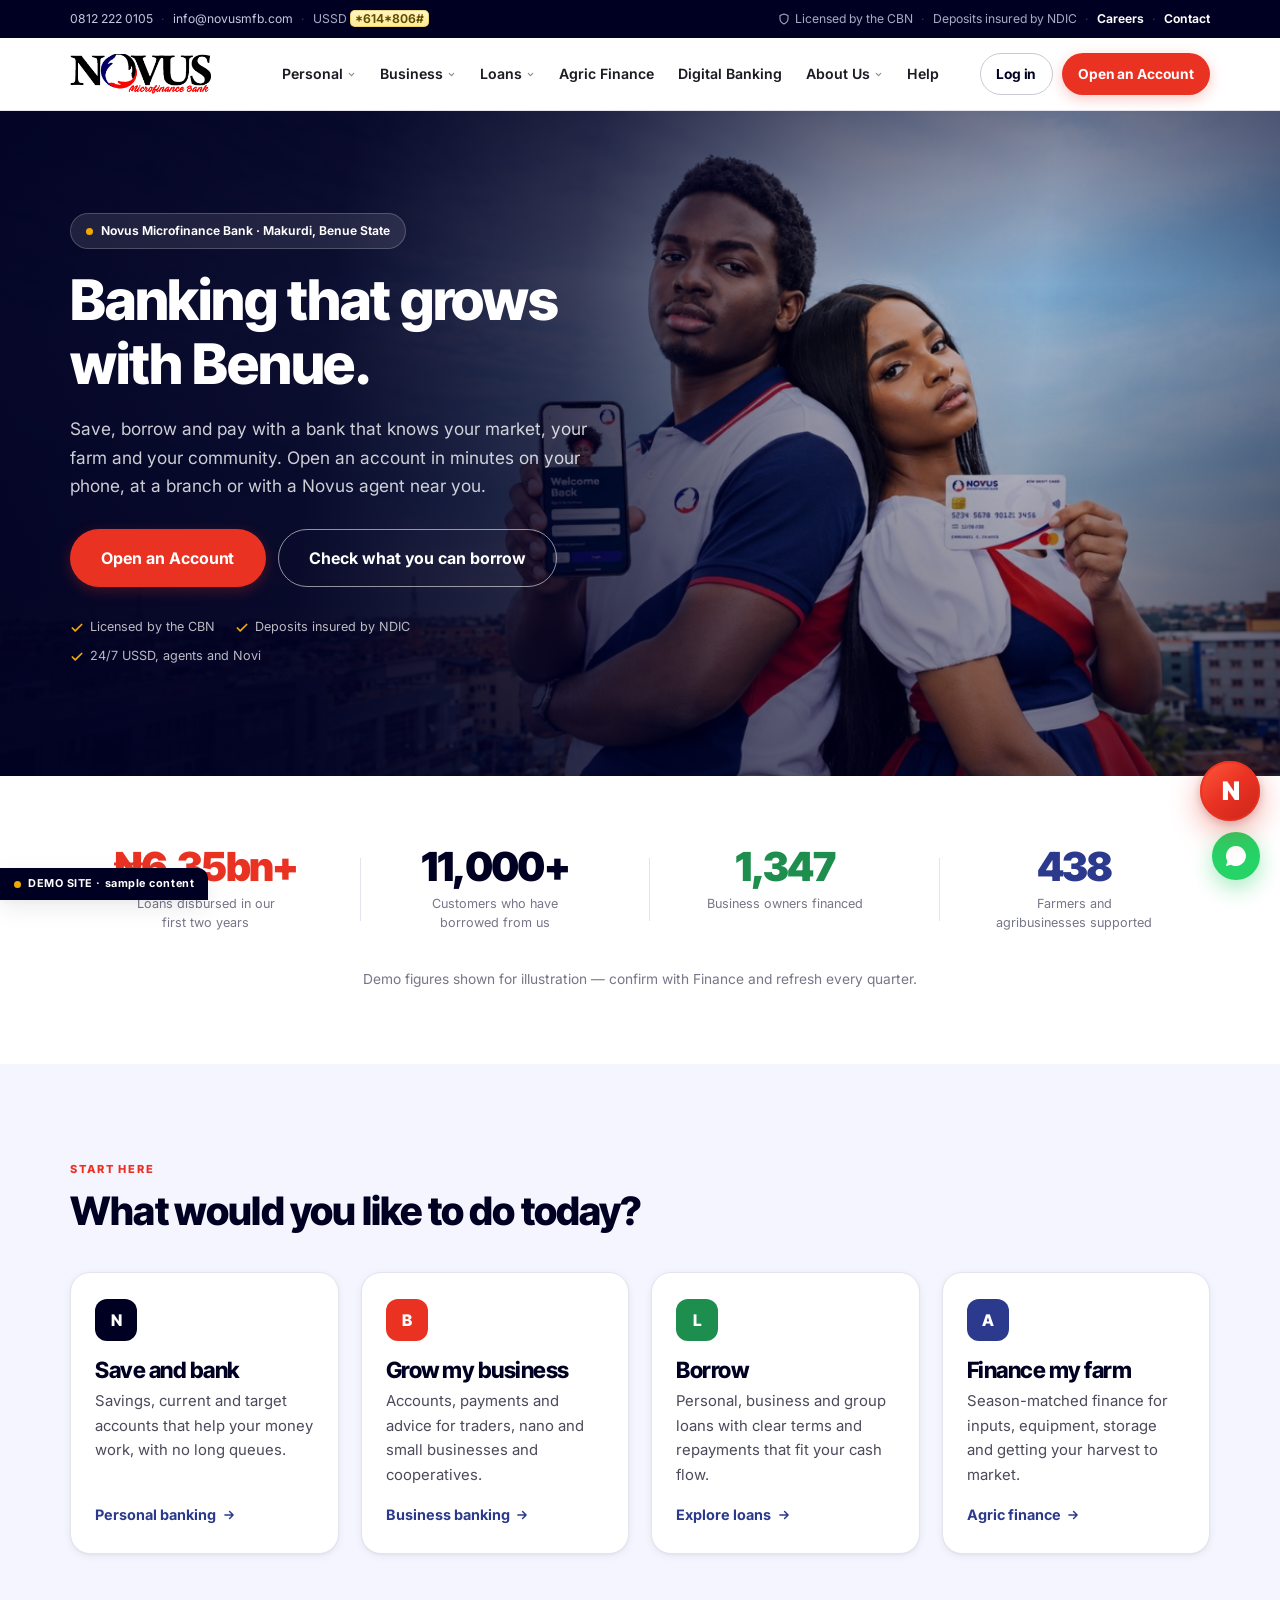
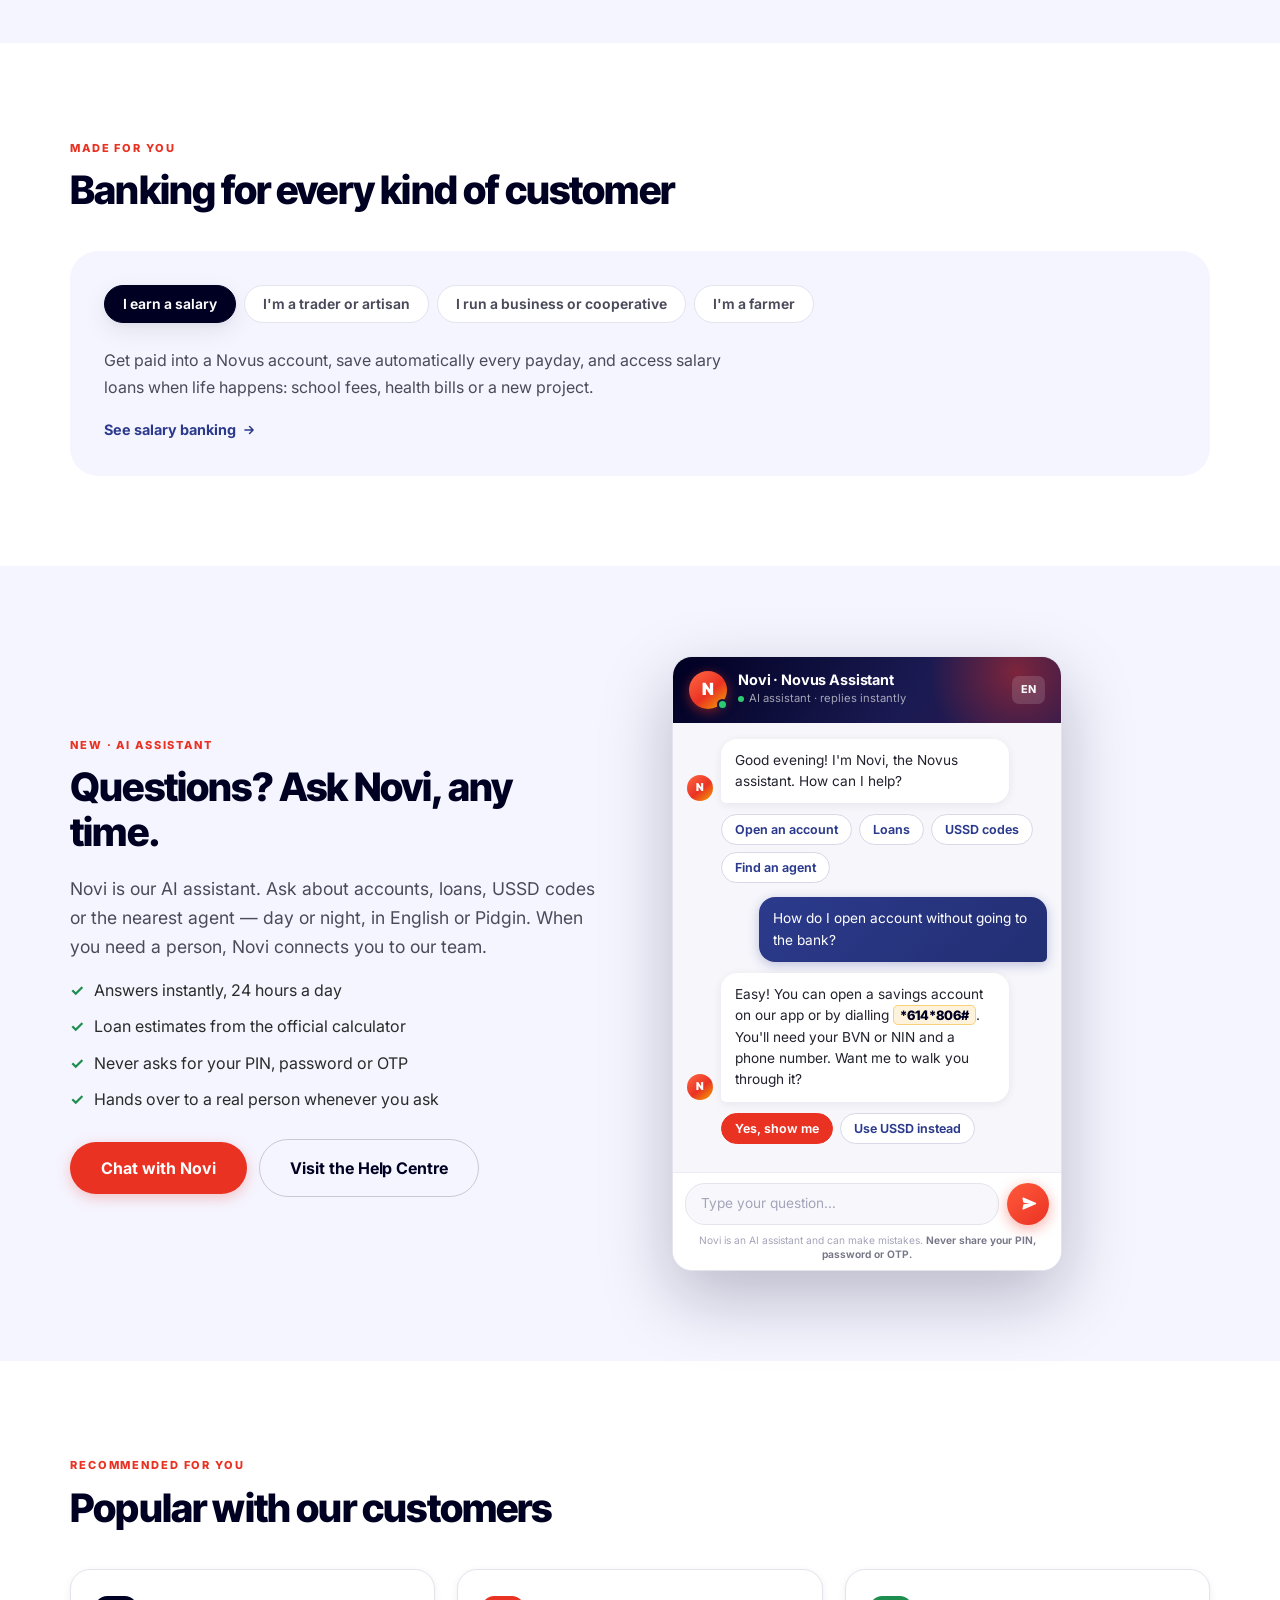
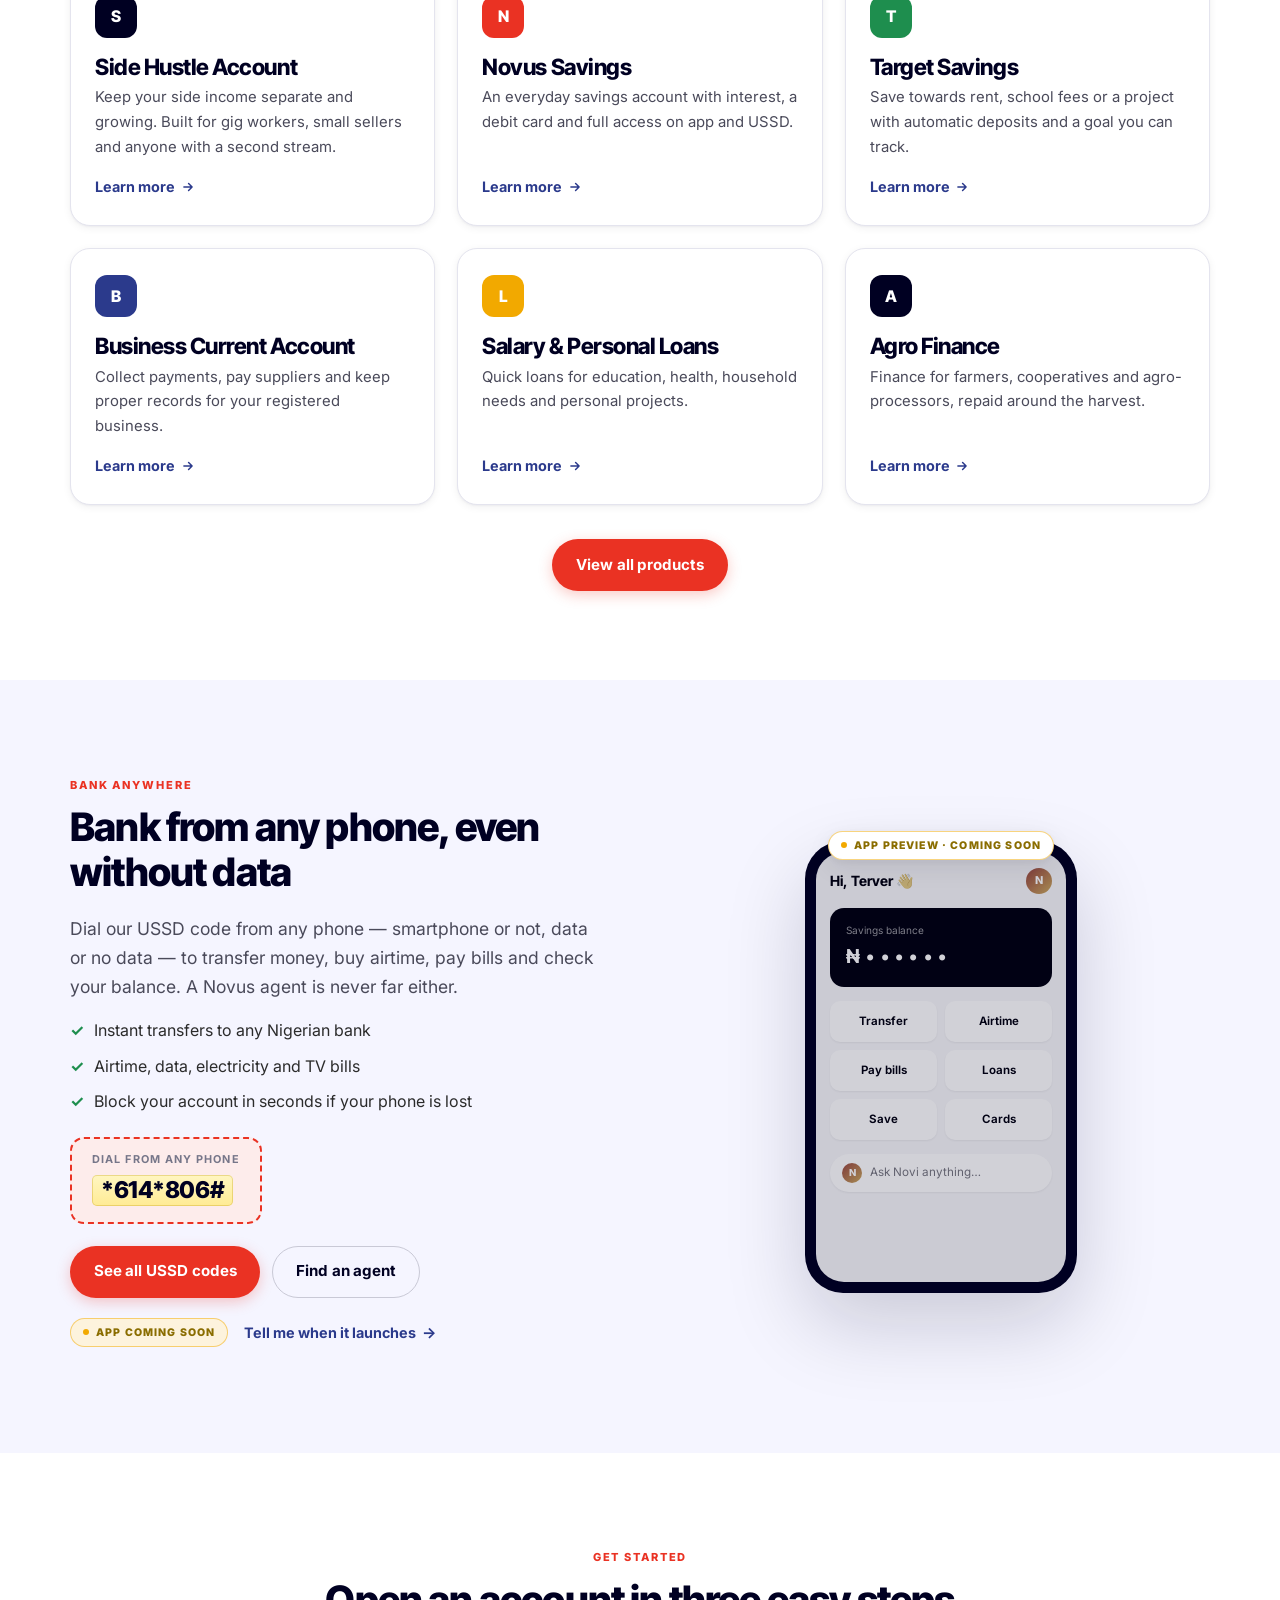
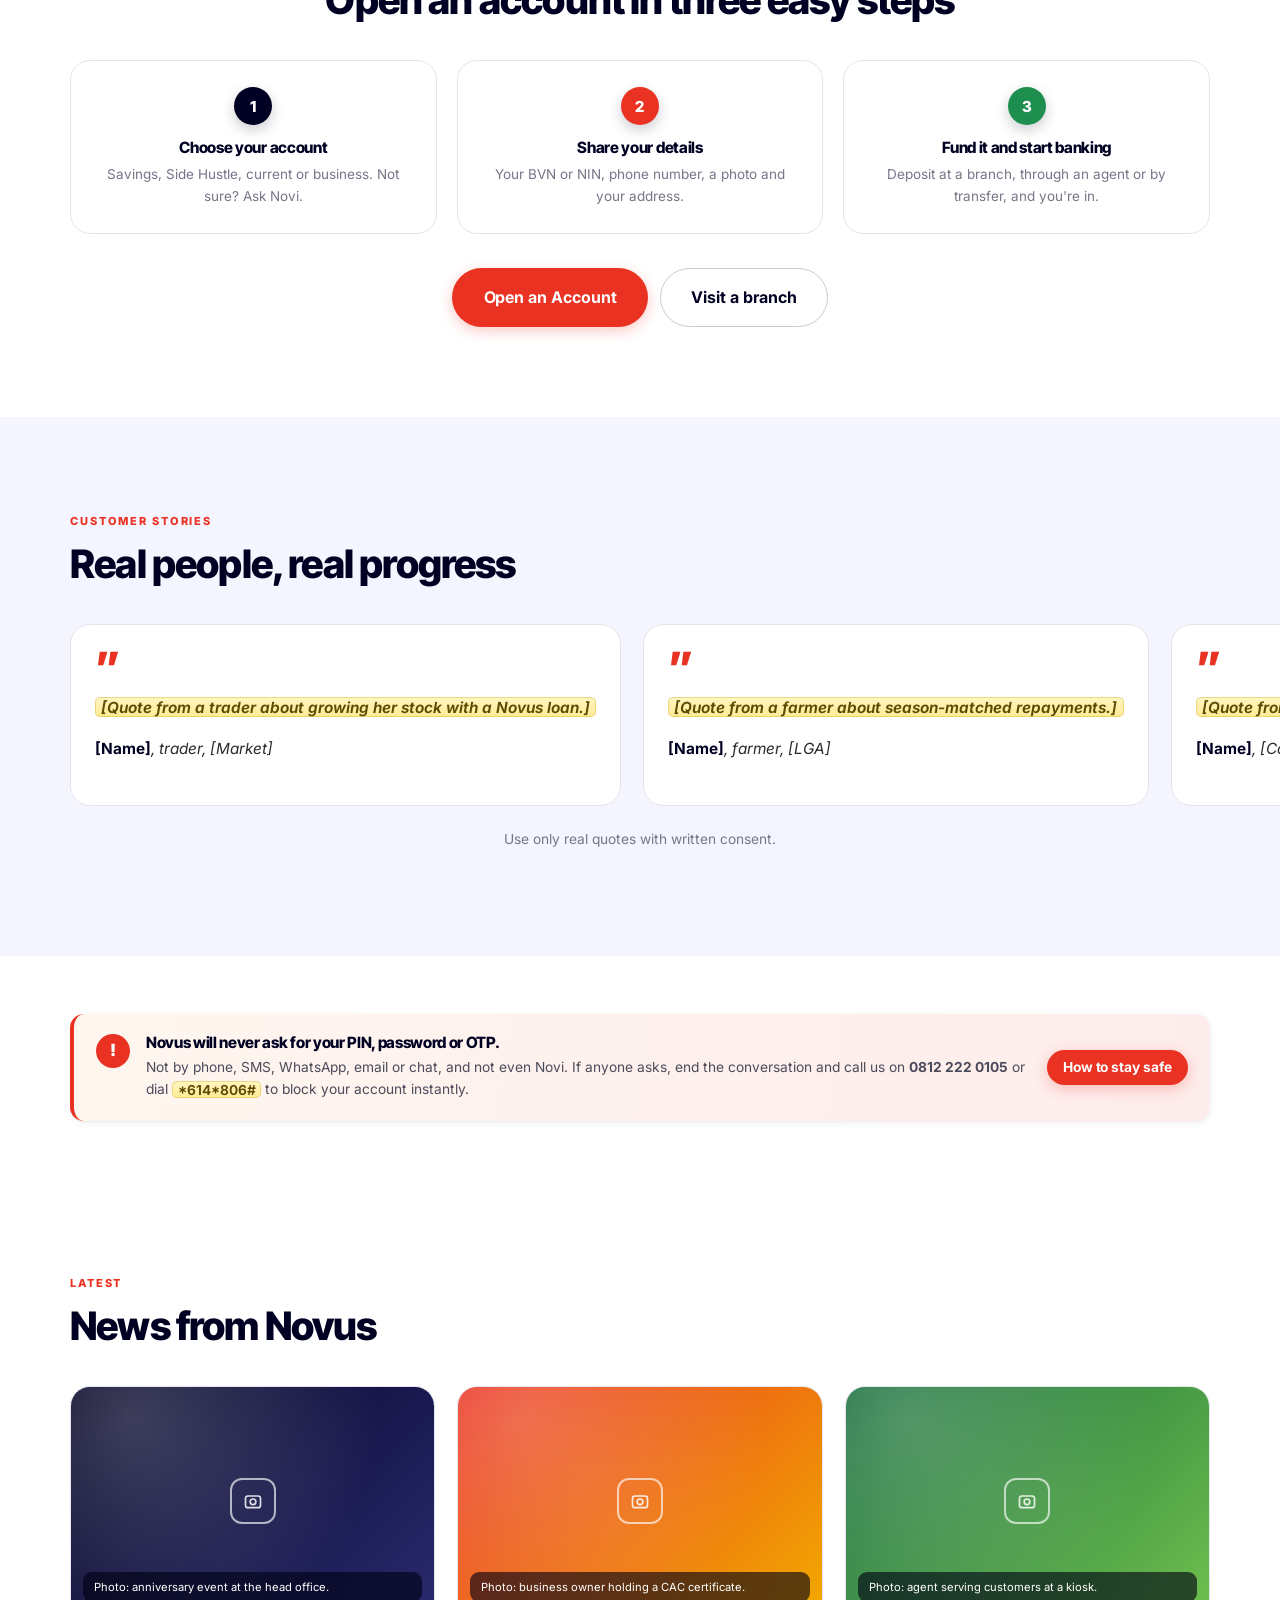
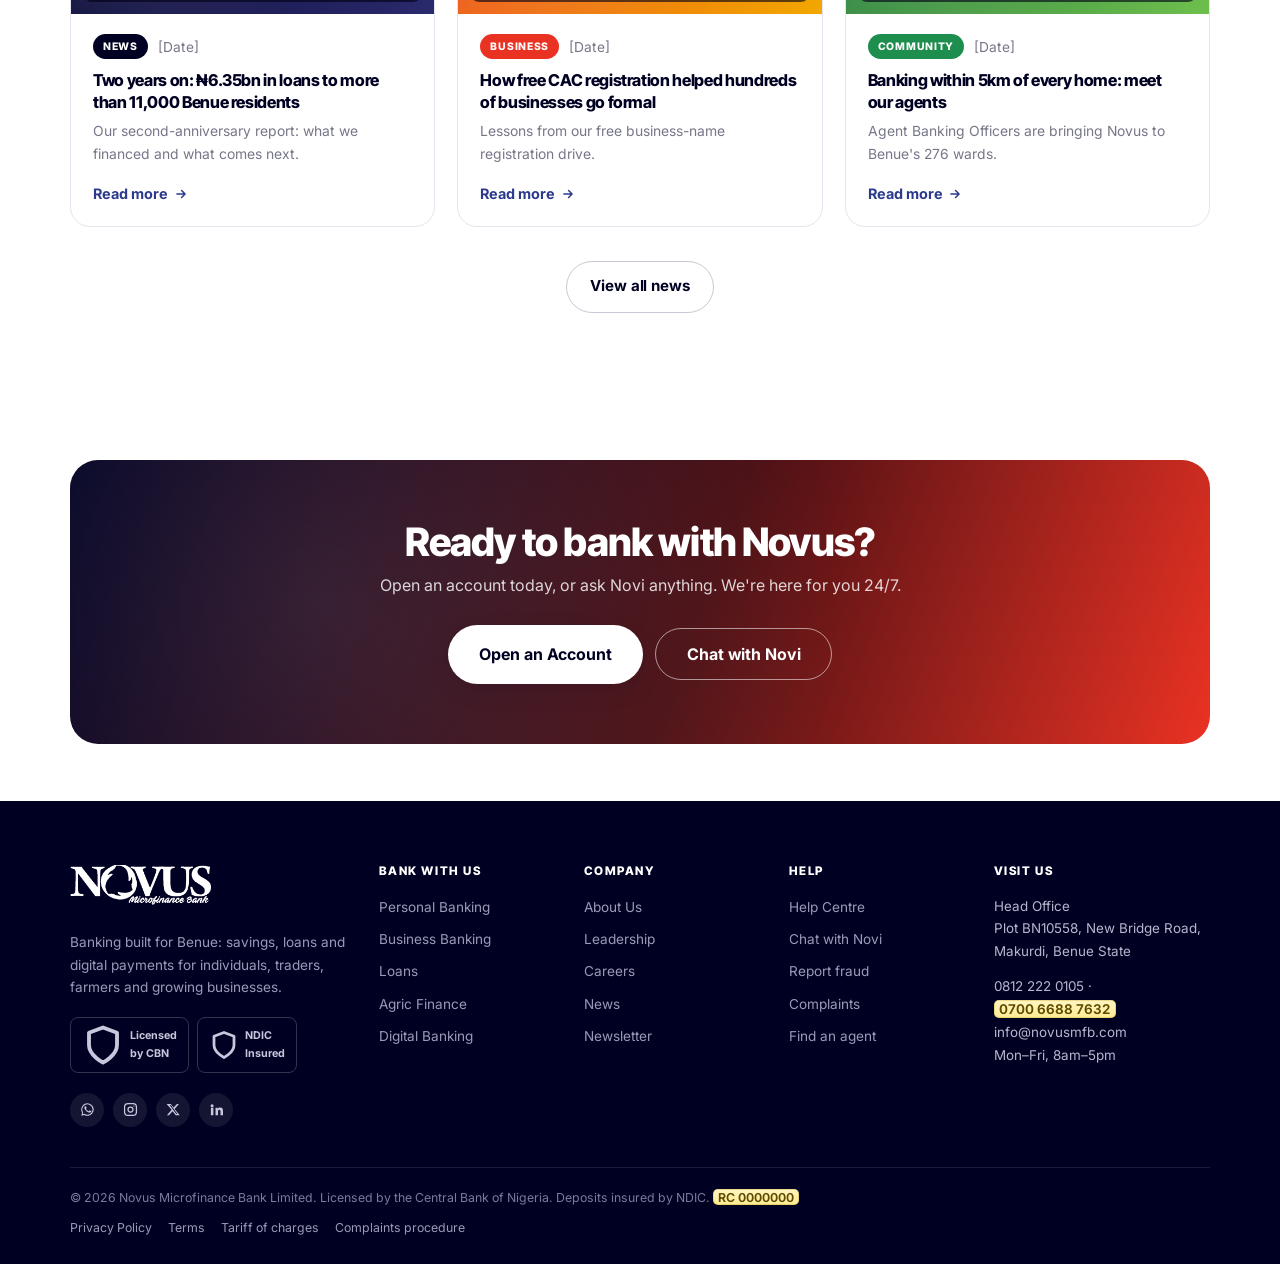
==== commit 5f413b95: "newsletter adition" ====
--- a/index.html
+++ b/index.html
@@ -30,19 +30,25 @@
 <link rel="icon" href="data:image/svg+xml,<svg xmlns='http://www.w3.org/2000/svg' viewBox='0 0 100 100'><rect width='100' height='100' rx='22' fill='%23000022'/><text x='50' y='70' font-family='Arial' font-size='62' font-weight='bold' fill='%23EA3223' text-anchor='middle'>N</text></svg>">
 </head>
 <body data-page="home">
+<script src="assets/js/splash.js"></script>
 
 <div id="site-header-mount"></div>
 
 <main>
 
   <!-- 1 · HERO -->
-  <section class="hero">
+  <section class="hero hero--shot">
+    <div class="hero__photo">
+      <img src="assets/img/hero-customers.jpg" width="1600" height="638"
+           fetchpriority="high" decoding="async"
+           alt="Two Novus customers on a Makurdi rooftop, one holding a phone showing the Novus app sign-in screen, the other holding a Novus debit card.">
+    </div>
+    <span class="hero__scrim"></span>
     <span class="hero__blob b1"></span>
     <span class="hero__blob b2"></span>
-    <span class="hero__blob b3"></span>
     <div class="wrap">
       <div class="hero__grid">
-        <div data-rv="left">
+        <div class="hero__copy" data-rv="left">
           <span class="hero__tag"><span class="pulse"></span> Novus Microfinance Bank · Makurdi, Benue State</span>
           <h1>Banking that grows with Benue.</h1>
           <p class="hero__sub">Save, borrow and pay with a bank that knows your market, your farm and your community. Open an account in minutes on your phone, at a branch or with a Novus agent near you.</p>
@@ -56,12 +62,7 @@
             <span><svg viewBox="0 0 24 24" fill="none" stroke="currentColor" stroke-width="3" stroke-linecap="round" stroke-linejoin="round"><path d="M20 6L9 17l-5-5"/></svg> 24/7 USSD, agents and Novi</span>
           </div>
         </div>
-        <div class="hero__media" data-rv="scale" data-rv-d="140">
-          <div class="photo">
-            <div class="photo__icon"><svg width="20" height="20" viewBox="0 0 24 24" fill="none" stroke="currentColor" stroke-width="2"><rect x="3" y="6" width="18" height="14" rx="3"/><circle cx="12" cy="13" r="3.4"/><path d="M8 6l1.5-2h5L16 6"/></svg></div>
-            <div class="photo__note">Photo: a smiling trader at a Makurdi market stall holding her phone, fresh produce stacked behind her. Warm daylight, real customer (with consent).</div>
-          </div>
-        </div>
+        <div class="hero__spacer" aria-hidden="true"></div>
       </div>
     </div>
   </section>
--- a/assets/css/styles.css
+++ b/assets/css/styles.css
@@ -1063,3 +1063,127 @@
   .footer-grid{grid-template-columns:1fr}
   .btn-row .btn{width:100%}
 }
+
+/* ==========================================================================
+   16. Hero photograph (home)
+   ========================================================================== */
+.hero--shot{padding:clamp(64px,8vw,116px) 0 clamp(68px,8.5vw,120px)}
+.hero--shot .hero__photo{position:absolute;inset:0;z-index:0}
+.hero--shot .hero__photo img{
+  width:100%;height:100%;object-fit:cover;object-position:76% 32%;
+  display:block;
+}
+.hero--shot .hero__scrim{
+  position:absolute;inset:0;z-index:1;pointer-events:none;
+  background:
+    linear-gradient(97deg,
+      rgba(0,0,34,.97) 0%, rgba(0,0,34,.93) 26%, rgba(0,0,34,.74) 44%,
+      rgba(0,0,34,.34) 62%, rgba(0,0,34,.14) 78%, rgba(0,0,34,.42) 100%),
+    linear-gradient(180deg, rgba(0,0,34,.42) 0%, rgba(0,0,34,0) 26%, rgba(0,0,34,.5) 100%);
+}
+.hero--shot .hero__blob{opacity:.5}
+.hero--shot .hero__grid{grid-template-columns:minmax(0,.96fr) minmax(0,1.04fr)}
+.hero--shot .hero__copy{max-width:36rem}
+@media(max-width:860px){
+  .hero--shot{padding:clamp(40px,7vw,64px) 0 clamp(44px,7vw,68px)}
+  .hero--shot .hero__grid{grid-template-columns:1fr}
+  .hero--shot .hero__photo img{object-position:70% 22%}
+  .hero--shot .hero__scrim{
+    background:
+      linear-gradient(176deg, rgba(0,0,34,.58) 0%, rgba(0,0,34,.3) 30%, rgba(0,0,34,.9) 62%, rgba(0,0,34,.97) 100%);
+  }
+  .hero--shot .hero__copy{max-width:none;padding-top:clamp(120px,34vw,210px)}
+}
+
+/* ==========================================================================
+   17. Splash — the logo mark, spinning, on first visit
+   ========================================================================== */
+.splash{
+  position:fixed;inset:0;z-index:9999;
+  display:flex;flex-direction:column;align-items:center;justify-content:center;gap:28px;
+  background:radial-gradient(circle at 50% 42%,#13164f 0%,#000022 62%);
+  opacity:1;transition:opacity .55s var(--ease),visibility .55s;
+}
+.splash[hidden]{display:none}
+.splash.is-out{opacity:0;visibility:hidden;pointer-events:none}
+.splash__mark{
+  width:clamp(98px,17vw,146px);height:clamp(98px,17vw,146px);
+  animation:splashSpin 1.15s cubic-bezier(.62,.08,.36,.95) infinite;
+  filter:drop-shadow(0 12px 34px rgba(0,0,0,.5));
+}
+.splash__mark img{width:100%;height:100%;display:block}
+.splash__word{
+  font-family:var(--font-display,'Inter Tight',sans-serif);
+  font-weight:800;letter-spacing:.3em;text-indent:.3em;
+  font-size:.82rem;color:rgba(255,255,255,.62);
+  text-transform:uppercase;
+  animation:splashFade 1.9s ease-in-out infinite;
+}
+.splash__bar{
+  width:min(190px,42vw);height:3px;border-radius:3px;
+  background:rgba(255,255,255,.14);overflow:hidden;
+}
+.splash__bar i{
+  display:block;height:100%;width:40%;border-radius:3px;
+  background:linear-gradient(90deg,var(--red,#EA3223),#F2A900);
+  animation:splashBar 1.25s var(--ease) infinite;
+}
+@keyframes splashSpin{to{transform:rotate(360deg)}}
+@keyframes splashFade{0%,100%{opacity:.4}50%{opacity:.95}}
+@keyframes splashBar{
+  0%{transform:translateX(-110%)}
+  60%{transform:translateX(165%)}
+  100%{transform:translateX(165%)}
+}
+@media(prefers-reduced-motion:reduce){
+  .splash__mark{animation:none}
+  .splash__word{animation:none;opacity:.8}
+  .splash__bar i{animation:none;width:100%}
+  .splash{transition:opacity .2s linear}
+}
+
+/* ==========================================================================
+   18. Newsletter archive
+   ========================================================================== */
+.issue{
+  display:grid;grid-template-columns:104px 1fr auto;gap:22px;align-items:center;
+  background:#fff;border:1px solid var(--grey-200);border-radius:var(--r-lg);
+  padding:18px 22px;box-shadow:var(--sh-sm);
+  transition:transform .32s var(--ease),box-shadow .32s var(--ease),border-color .3s;
+}
+.issue + .issue{margin-top:14px}
+.issue:hover{transform:translateY(-3px);box-shadow:var(--sh-md,0 10px 30px rgba(0,0,34,.1));border-color:var(--grey-300,#d6d9e4)}
+.issue__num{
+  display:flex;flex-direction:column;align-items:center;justify-content:center;
+  background:linear-gradient(140deg,#000022,#242a7e);color:#fff;
+  border-radius:var(--r-md,12px);padding:12px 8px;line-height:1.1;
+}
+.issue__num b{font-family:var(--font-display,'Inter Tight',sans-serif);font-size:1.5rem;font-weight:800}
+.issue__num span{font-size:.62rem;letter-spacing:.14em;text-transform:uppercase;opacity:.72;margin-top:3px}
+.issue__body h3{font-size:1.06rem;margin:0 0 5px}
+.issue__body p{font-size:.88rem;color:var(--grey-600,#5b6176);margin:0}
+.issue__meta{display:flex;align-items:center;gap:9px;margin-bottom:7px;flex-wrap:wrap}
+@media(max-width:720px){
+  .issue{grid-template-columns:64px 1fr;gap:16px;padding:16px}
+  .issue__num{padding:9px 6px}
+  .issue__num b{font-size:1.15rem}
+  .issue .btn{grid-column:1/-1;width:100%}
+}
+.issue-hero{
+  display:grid;grid-template-columns:1.15fr .85fr;gap:clamp(24px,4vw,46px);align-items:center;
+  background:linear-gradient(126deg,#000022 0%,#14185c 60%,#23287d 100%);
+  border-radius:var(--r-xl);padding:clamp(26px,4vw,44px);color:#fff;
+  position:relative;overflow:hidden;
+}
+.issue-hero::after{
+  content:'';position:absolute;width:420px;height:420px;border-radius:50%;
+  top:-180px;right:-130px;pointer-events:none;
+  background:radial-gradient(circle at 34% 34%,rgba(234,50,35,.4),transparent 66%);
+}
+.issue-hero h2{color:#fff;margin-bottom:12px}
+.issue-hero p{color:rgba(255,255,255,.8)}
+.issue-hero__inner{position:relative;z-index:2}
+.issue-hero ul{list-style:none;padding:0;margin:18px 0 0;display:grid;gap:10px}
+.issue-hero li{display:flex;gap:10px;align-items:flex-start;font-size:.92rem;color:rgba(255,255,255,.86)}
+.issue-hero li svg{width:15px;height:15px;color:var(--gold,#F2A900);flex:none;margin-top:4px}
+@media(max-width:860px){.issue-hero{grid-template-columns:1fr}}
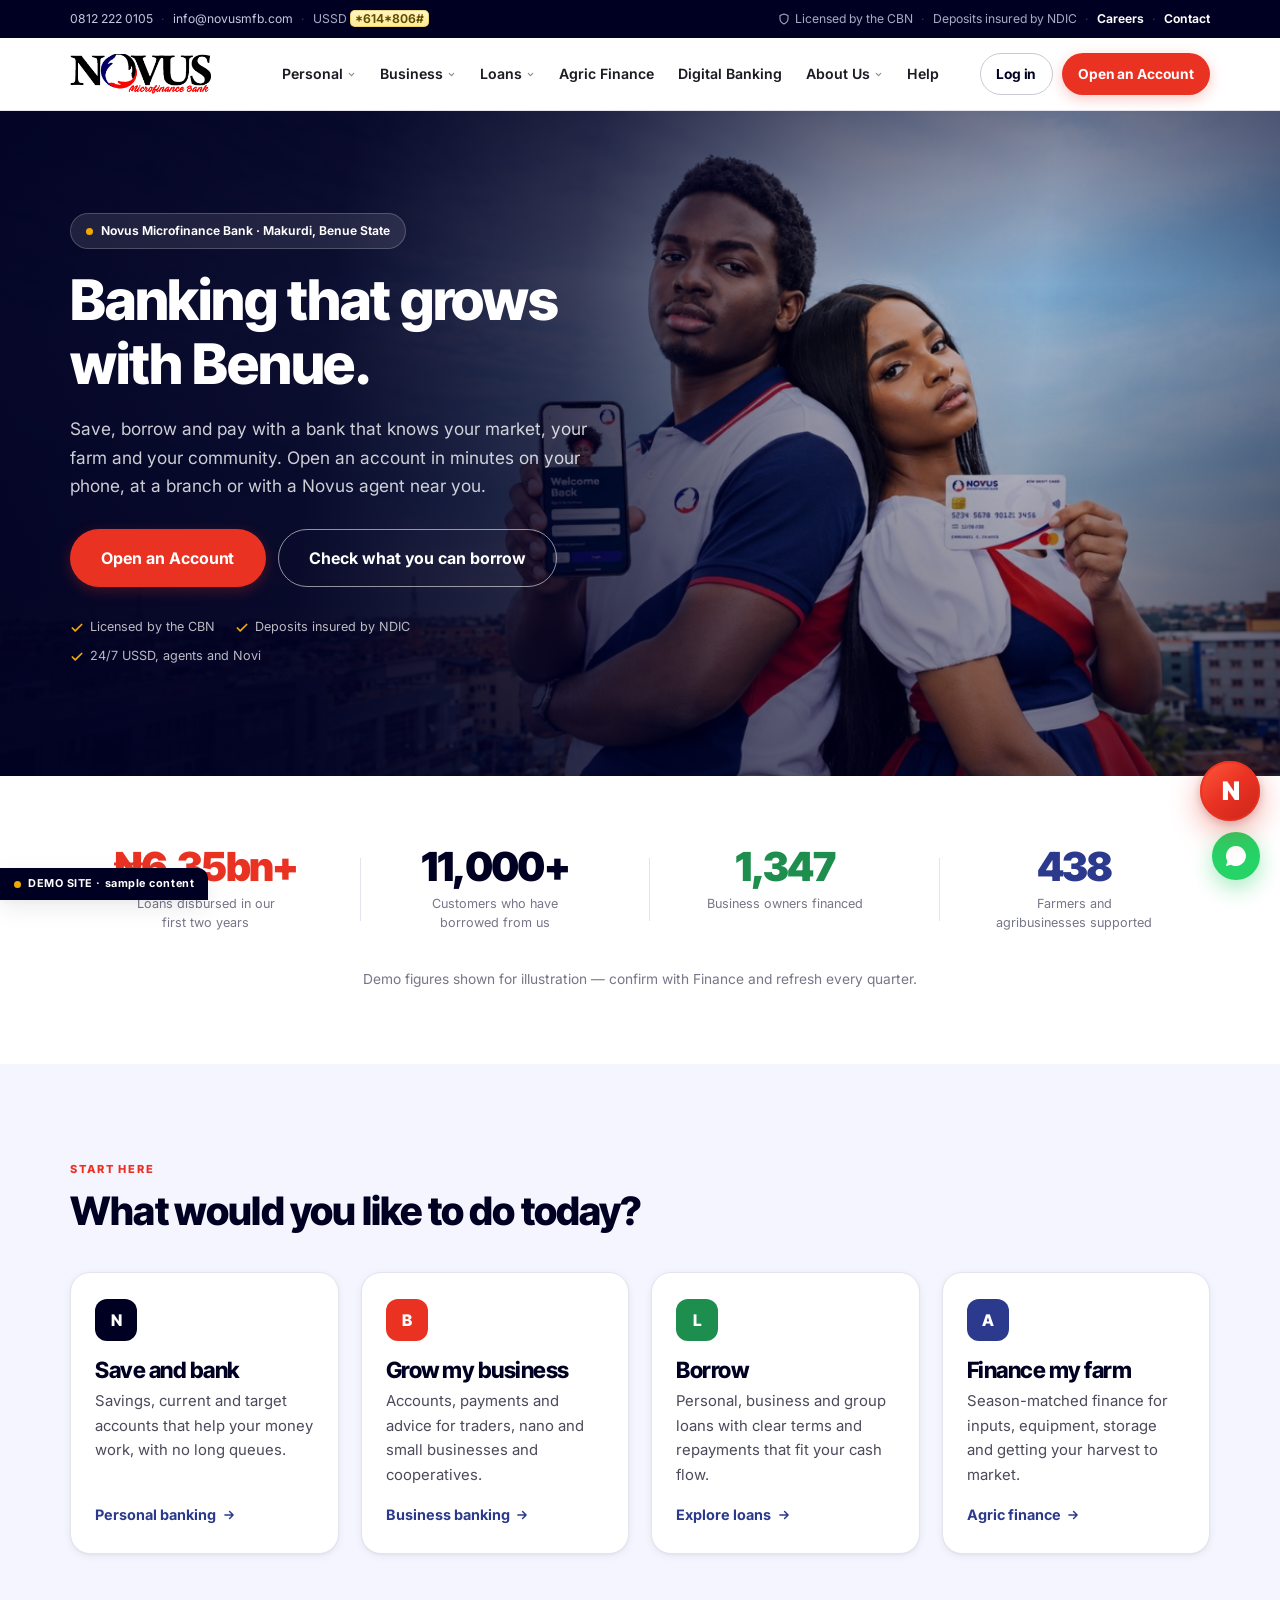
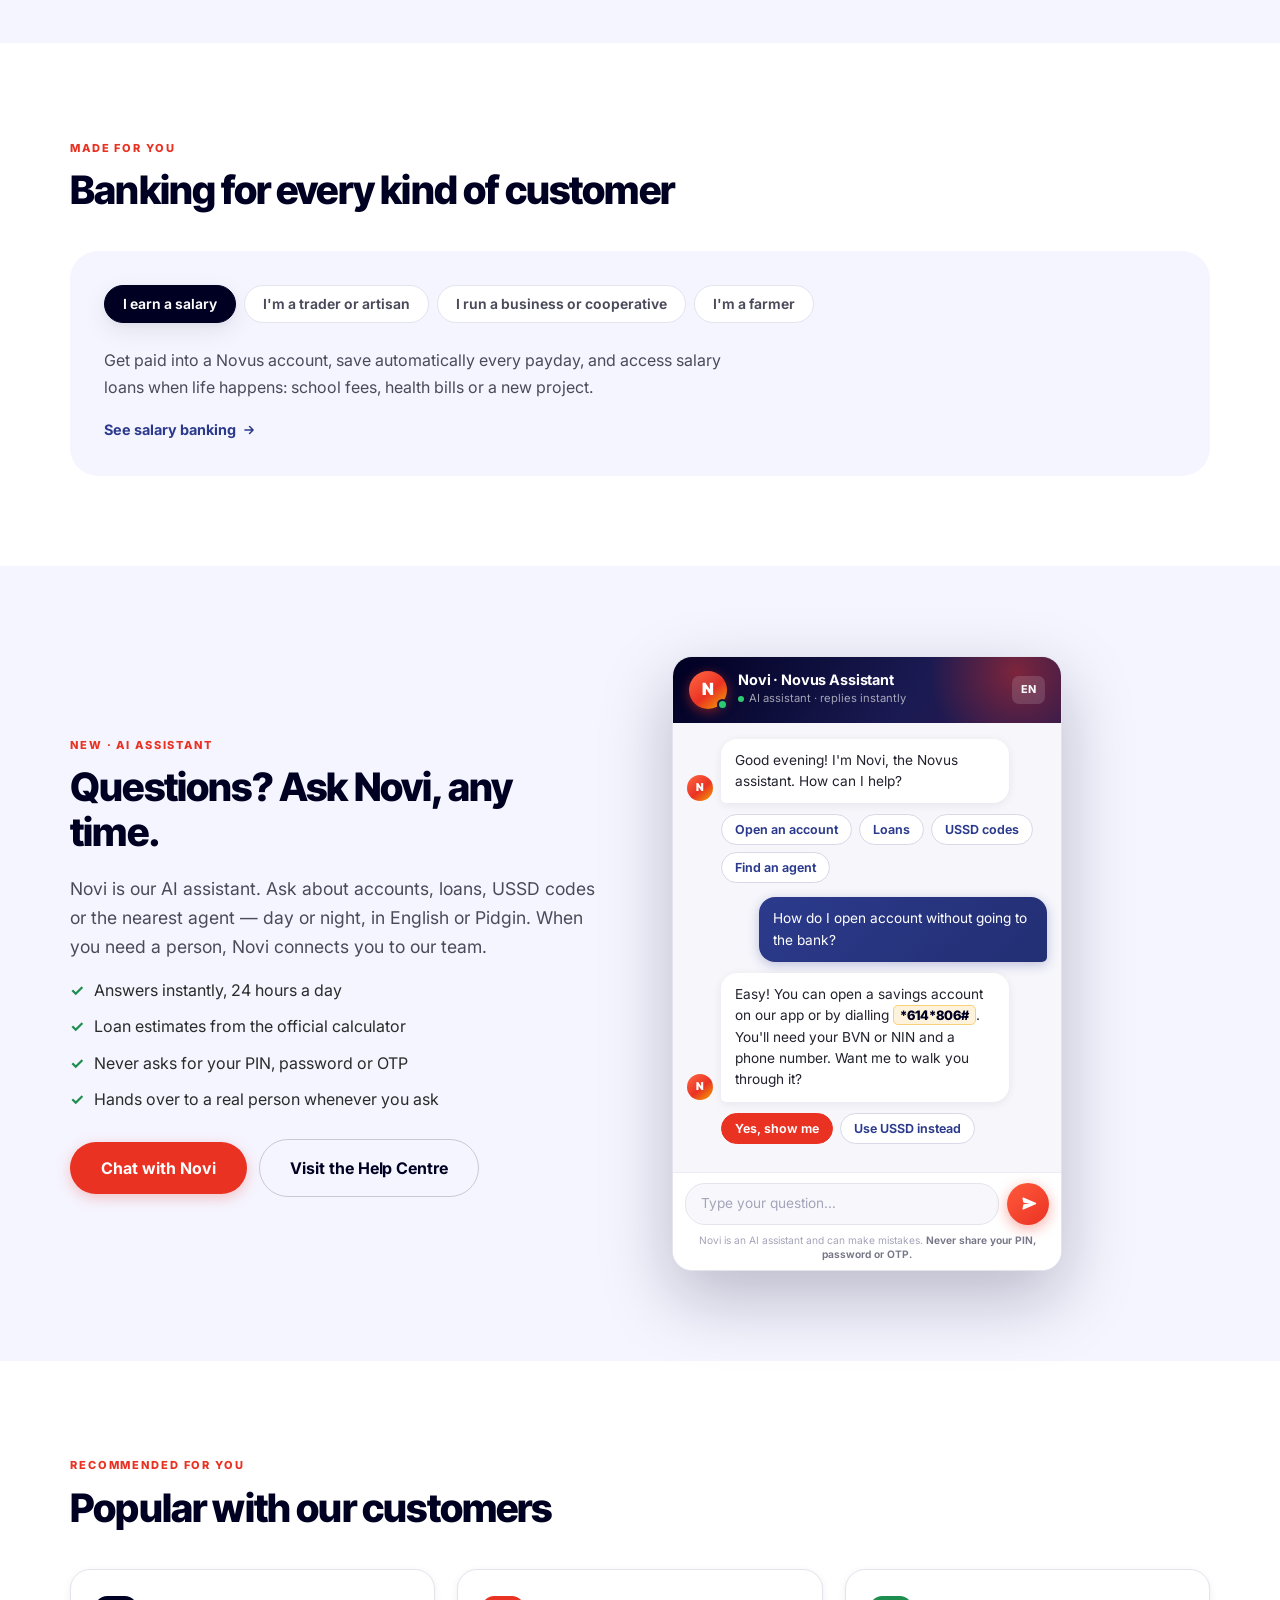
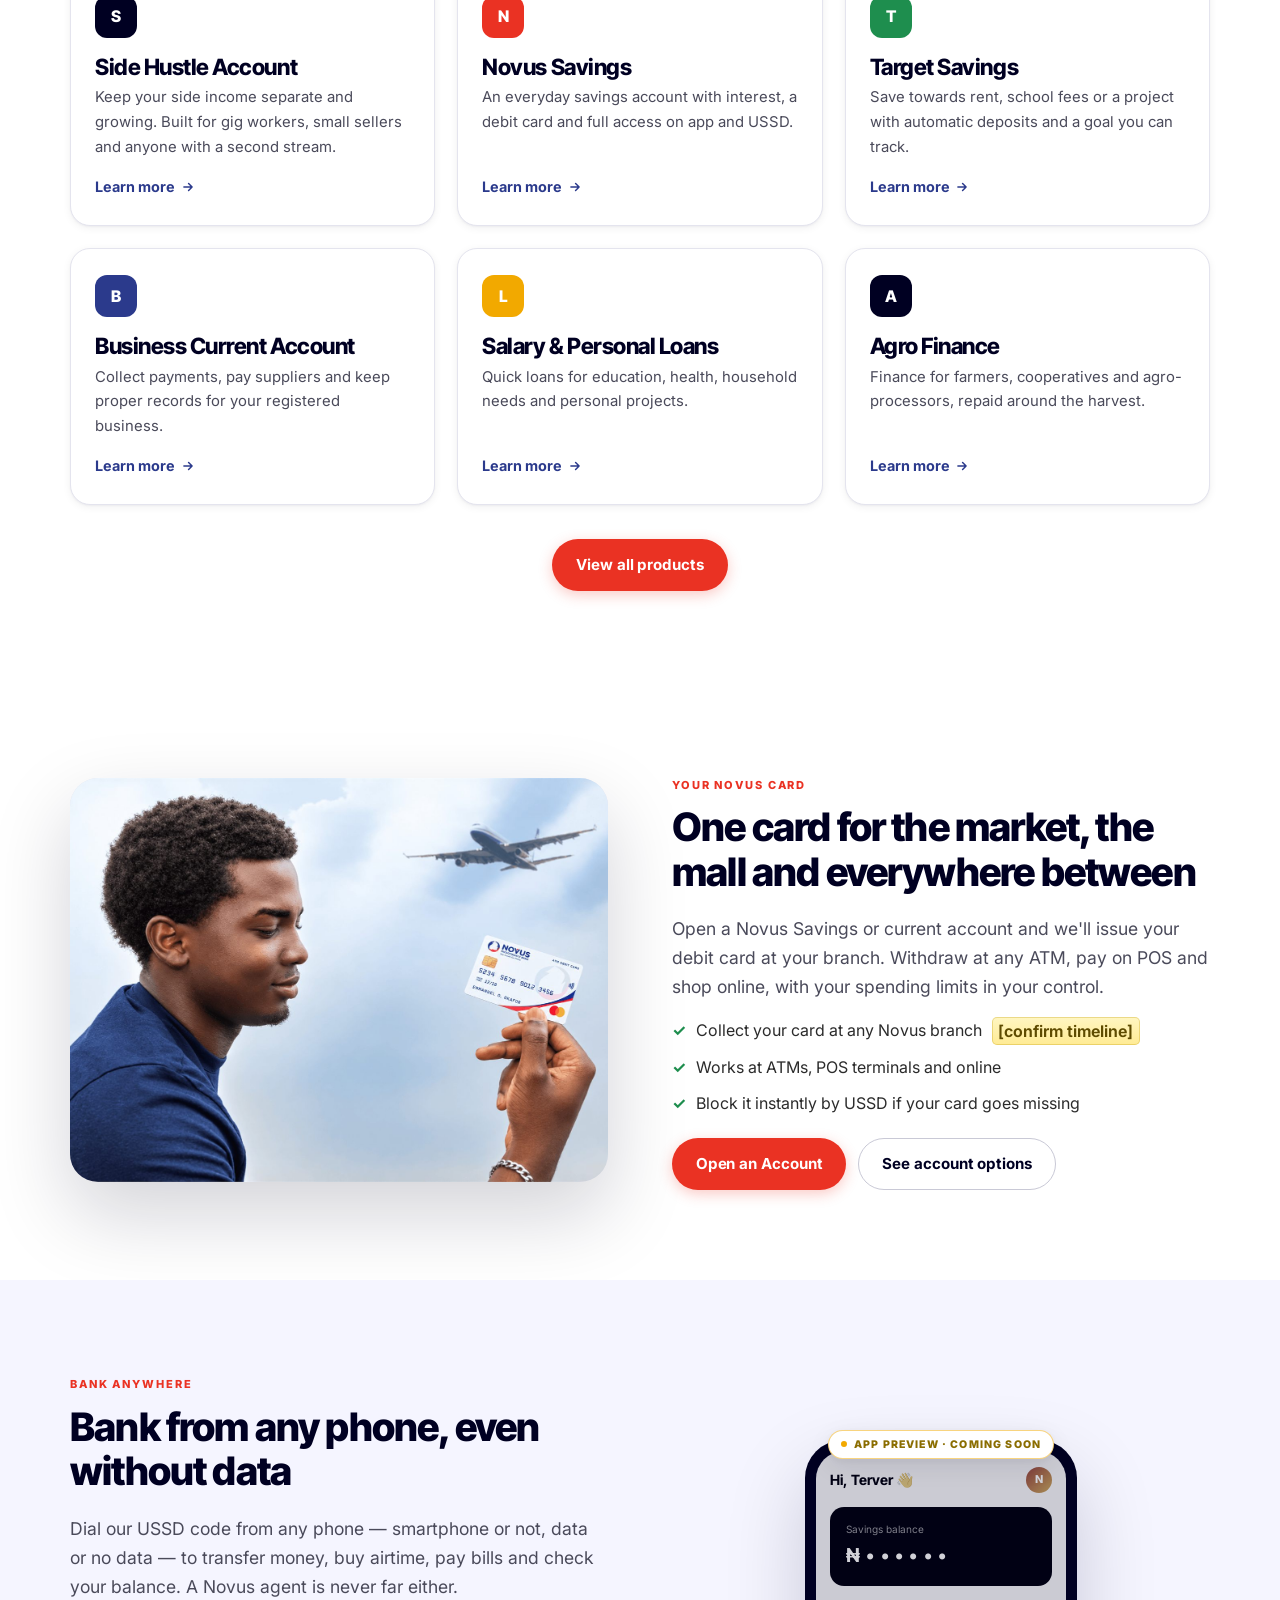
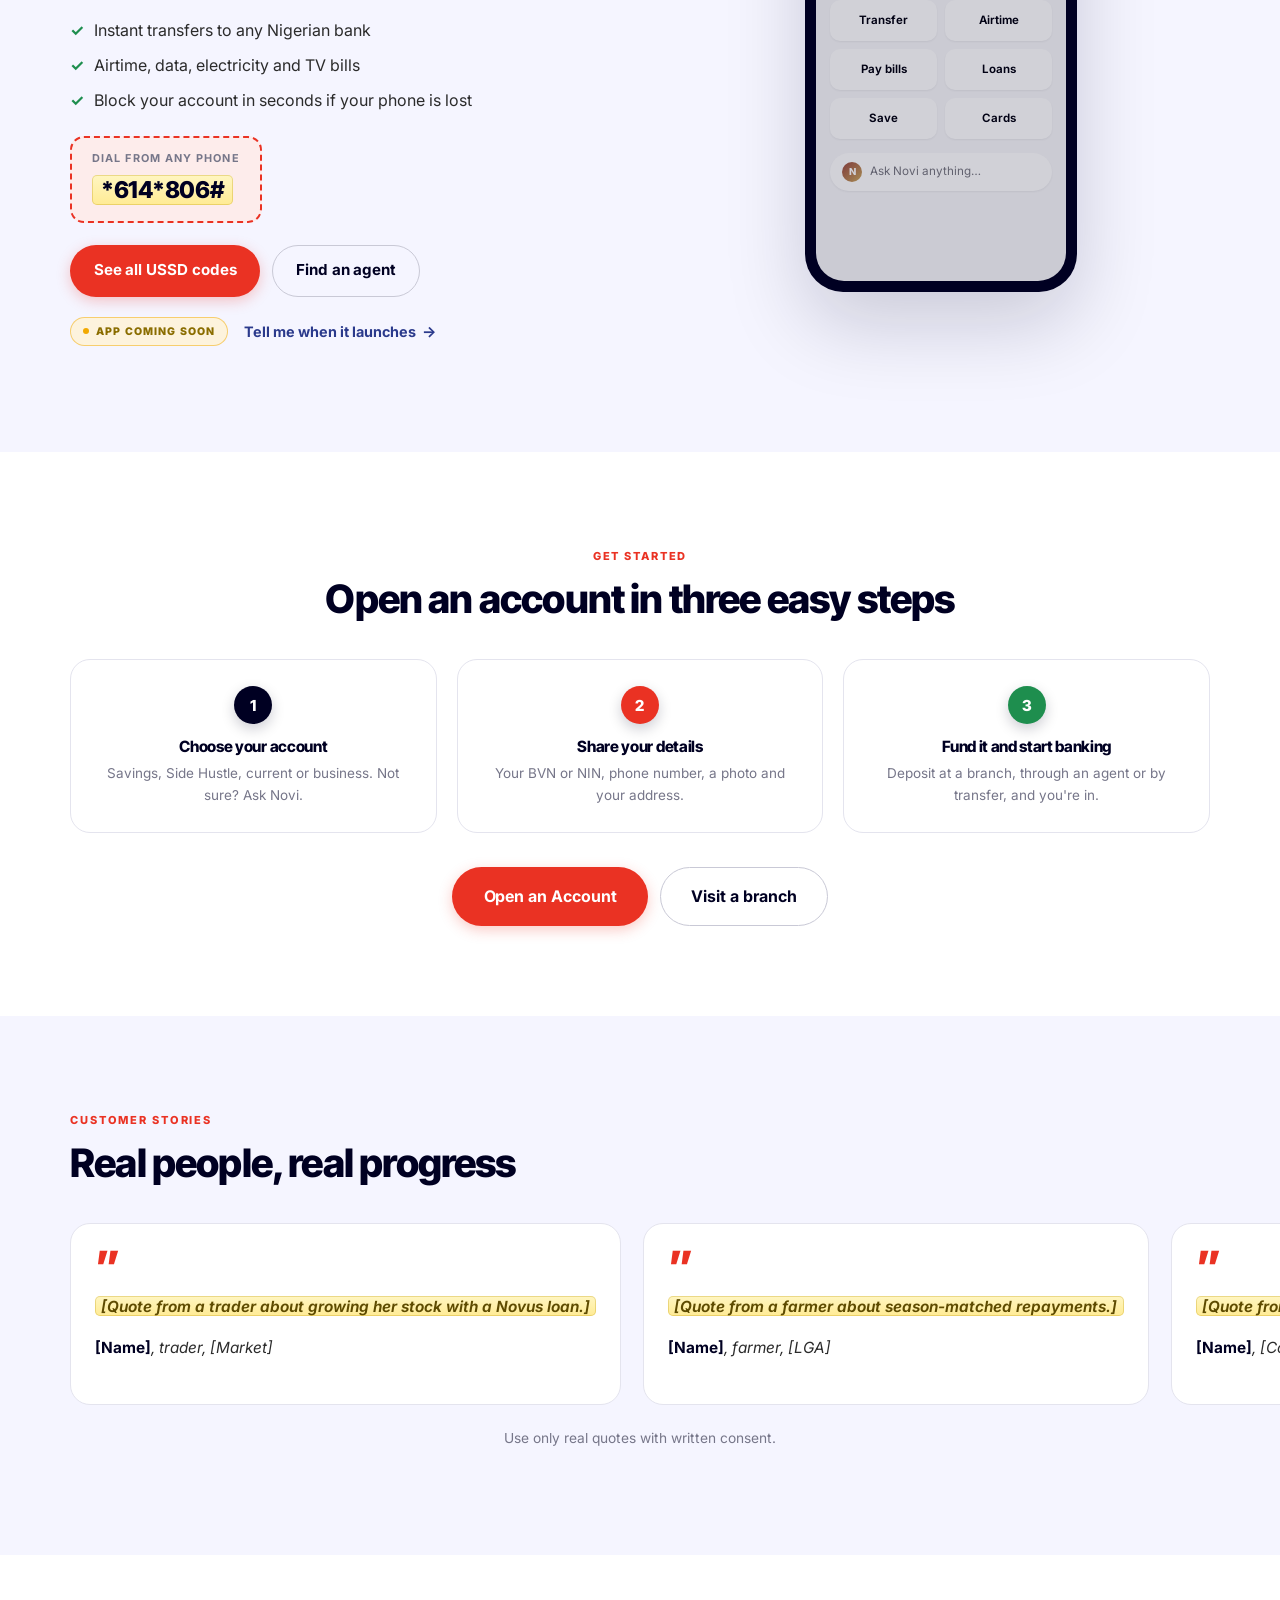
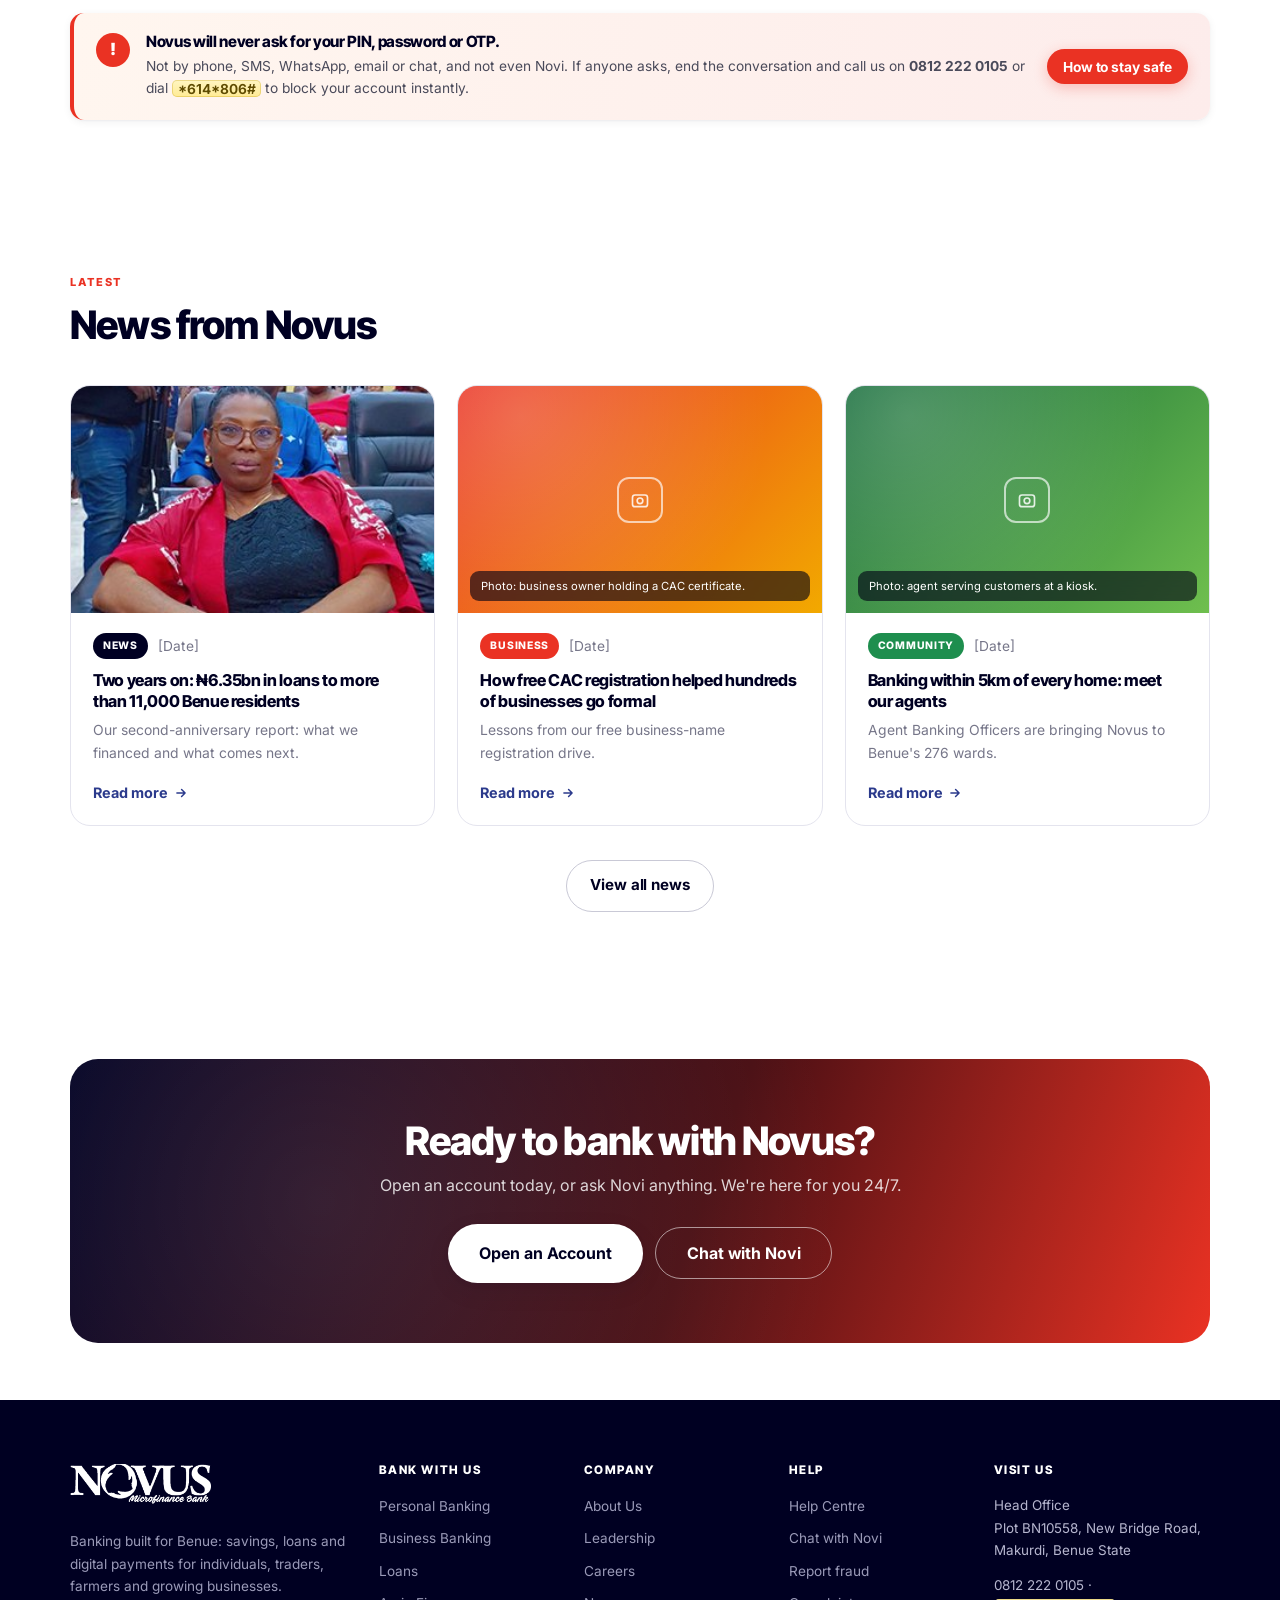
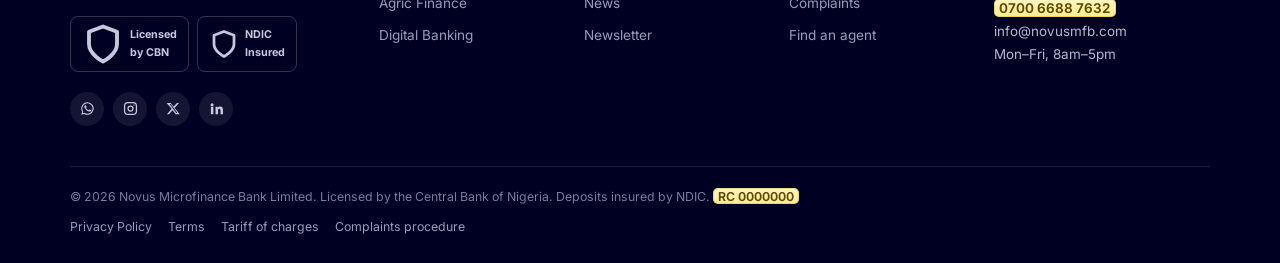
==== commit 4dc944bf: "new images" ====
--- a/index.html
+++ b/index.html
@@ -242,7 +242,35 @@
     </div>
   </section>
 
-  <!-- 7 · DIGITAL BANKING PROMO -->
+
+  <!-- 7 · YOUR NOVUS CARD -->
+  <section class="section" id="card">
+    <div class="wrap">
+      <div class="split">
+        <div data-rv="left">
+          <div class="photo photo--shot">
+            <img src="assets/img/novus-card.jpg" width="1400" height="997" loading="lazy" decoding="async"
+                 alt="A young Novus customer holding his Novus Microfinance Bank debit card, a plane climbing in the sky behind him.">
+          </div>
+        </div>
+        <div data-rv="right" data-rv-d="100">
+          <span class="eyebrow">Your Novus card</span>
+          <h2>One card for the market, the mall and everywhere between</h2>
+          <p class="lede">Open a Novus Savings or current account and we'll issue your debit card at your branch. Withdraw at any ATM, pay on POS and shop online, with your spending limits in your control.</p>
+          <ul style="list-style:none;padding:0;margin:0 0 22px">
+            <li style="display:flex;gap:10px;margin-bottom:9px"><b style="color:var(--green)">✓</b> Collect your card at any Novus branch <span class="ph">[confirm timeline]</span></li>
+            <li style="display:flex;gap:10px;margin-bottom:9px"><b style="color:var(--green)">✓</b> Works at ATMs, POS terminals and online</li>
+            <li style="display:flex;gap:10px"><b style="color:var(--green)">✓</b> Block it instantly by USSD if your card goes missing</li>
+          </ul>
+          <div class="btn-row">
+            <a class="btn" href="open-account.html">Open an Account</a>
+            <a class="btn btn--ghost" href="personal.html#accounts">See account options</a>
+          </div>
+        </div>
+      </div>
+    </div>
+  </section>
+  <!-- 8 · DIGITAL BANKING PROMO -->
   <section class="section section--mist">
     <div class="wrap">
       <div class="split">
@@ -286,7 +314,7 @@
     </div>
   </section>
 
-  <!-- 8 · OPEN IN THREE STEPS -->
+  <!-- 9 · OPEN IN THREE STEPS -->
   <section class="section" id="open">
     <div class="wrap center">
       <div class="sec-head center" data-rv>
@@ -305,7 +333,7 @@
     </div>
   </section>
 
-  <!-- 9 · CUSTOMER STORIES -->
+  <!-- 10 · CUSTOMER STORIES -->
   <section class="section section--mist">
     <div class="wrap">
       <div class="sec-head" data-rv>
@@ -321,7 +349,7 @@
     </div>
   </section>
 
-  <!-- 10 · SECURITY STRIP -->
+  <!-- 11 · SECURITY STRIP -->
   <section class="section section--tight">
     <div class="wrap">
       <div class="alert" data-rv>
@@ -335,7 +363,7 @@
     </div>
   </section>
 
-  <!-- 11 · LATEST NEWS -->
+  <!-- 12 · LATEST NEWS -->
   <section class="section">
     <div class="wrap">
       <div class="sec-head" data-rv>
@@ -344,7 +372,7 @@
       </div>
       <div class="grid g-3" data-rv-stagger="90">
         <article class="news-card">
-          <div class="photo photo--dark"><div class="photo__icon"><svg width="20" height="20" viewBox="0 0 24 24" fill="none" stroke="currentColor" stroke-width="2"><rect x="3" y="6" width="18" height="14" rx="3"/><circle cx="12" cy="13" r="3.4"/></svg></div><div class="photo__note">Photo: anniversary event at the head office.</div></div>
+          <div class="photo photo--shot"><img src="assets/img/team-event.jpg" width="312" height="254" loading="lazy" decoding="async" alt="Novus staff and guests at the bank anniversary event at the head office."></div>
           <div class="news-card__body">
             <div class="news-card__meta"><span class="tag">News</span><span class="small muted">[Date]</span></div>
             <h3>Two years on: &#8358;6.35bn in loans to more than 11,000 Benue residents</h3>
@@ -377,7 +405,7 @@
     </div>
   </section>
 
-  <!-- 12 · FINAL CTA -->
+  <!-- 13 · FINAL CTA -->
   <section class="section section--tight">
     <div class="wrap">
       <div class="cta" data-rv="scale">
--- a/assets/css/styles.css
+++ b/assets/css/styles.css
@@ -331,6 +331,22 @@
 }
 .photo--wide{aspect-ratio:16/9}
 .photo--tall{aspect-ratio:3/4}
+.photo--square{aspect-ratio:1}
+
+/* Photo frame holding a real photograph */
+.photo--shot{background:var(--grey-200)}
+.photo--shot::before{content:none}
+.photo--shot>img{
+  position:absolute;inset:0;z-index:1;
+  width:100%;height:100%;object-fit:cover;display:block;
+}
+.photo--shot .photo__icon{display:none}
+.photo--shot .photo__note{background:rgba(0,0,20,.55)}
+.photo__cap{
+  position:absolute;left:0;right:0;bottom:0;z-index:2;
+  padding:30px 16px 13px;color:#fff;font-size:.72rem;line-height:1.45;
+  background:linear-gradient(180deg,rgba(0,0,34,0),rgba(0,0,34,.78));
+}
 
 /* ---------- 9. Cards ---------- */
 .card{
